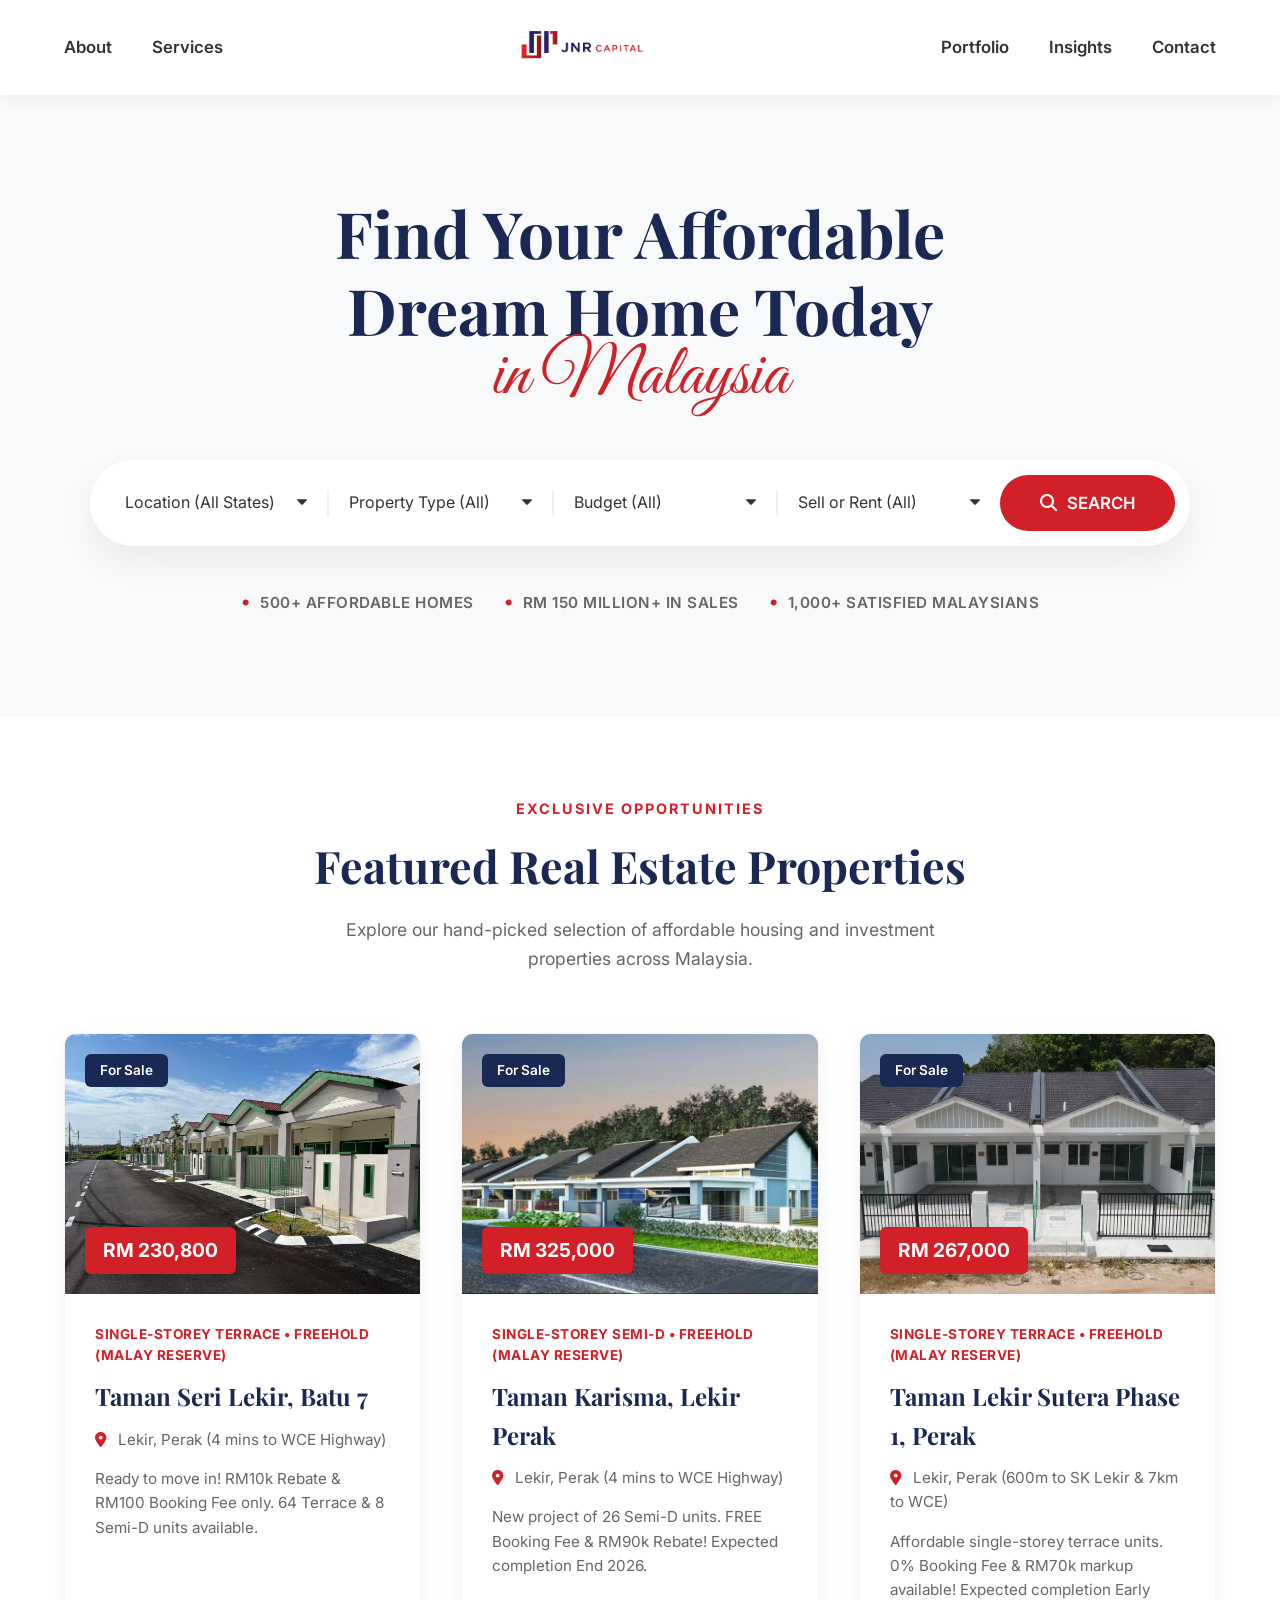
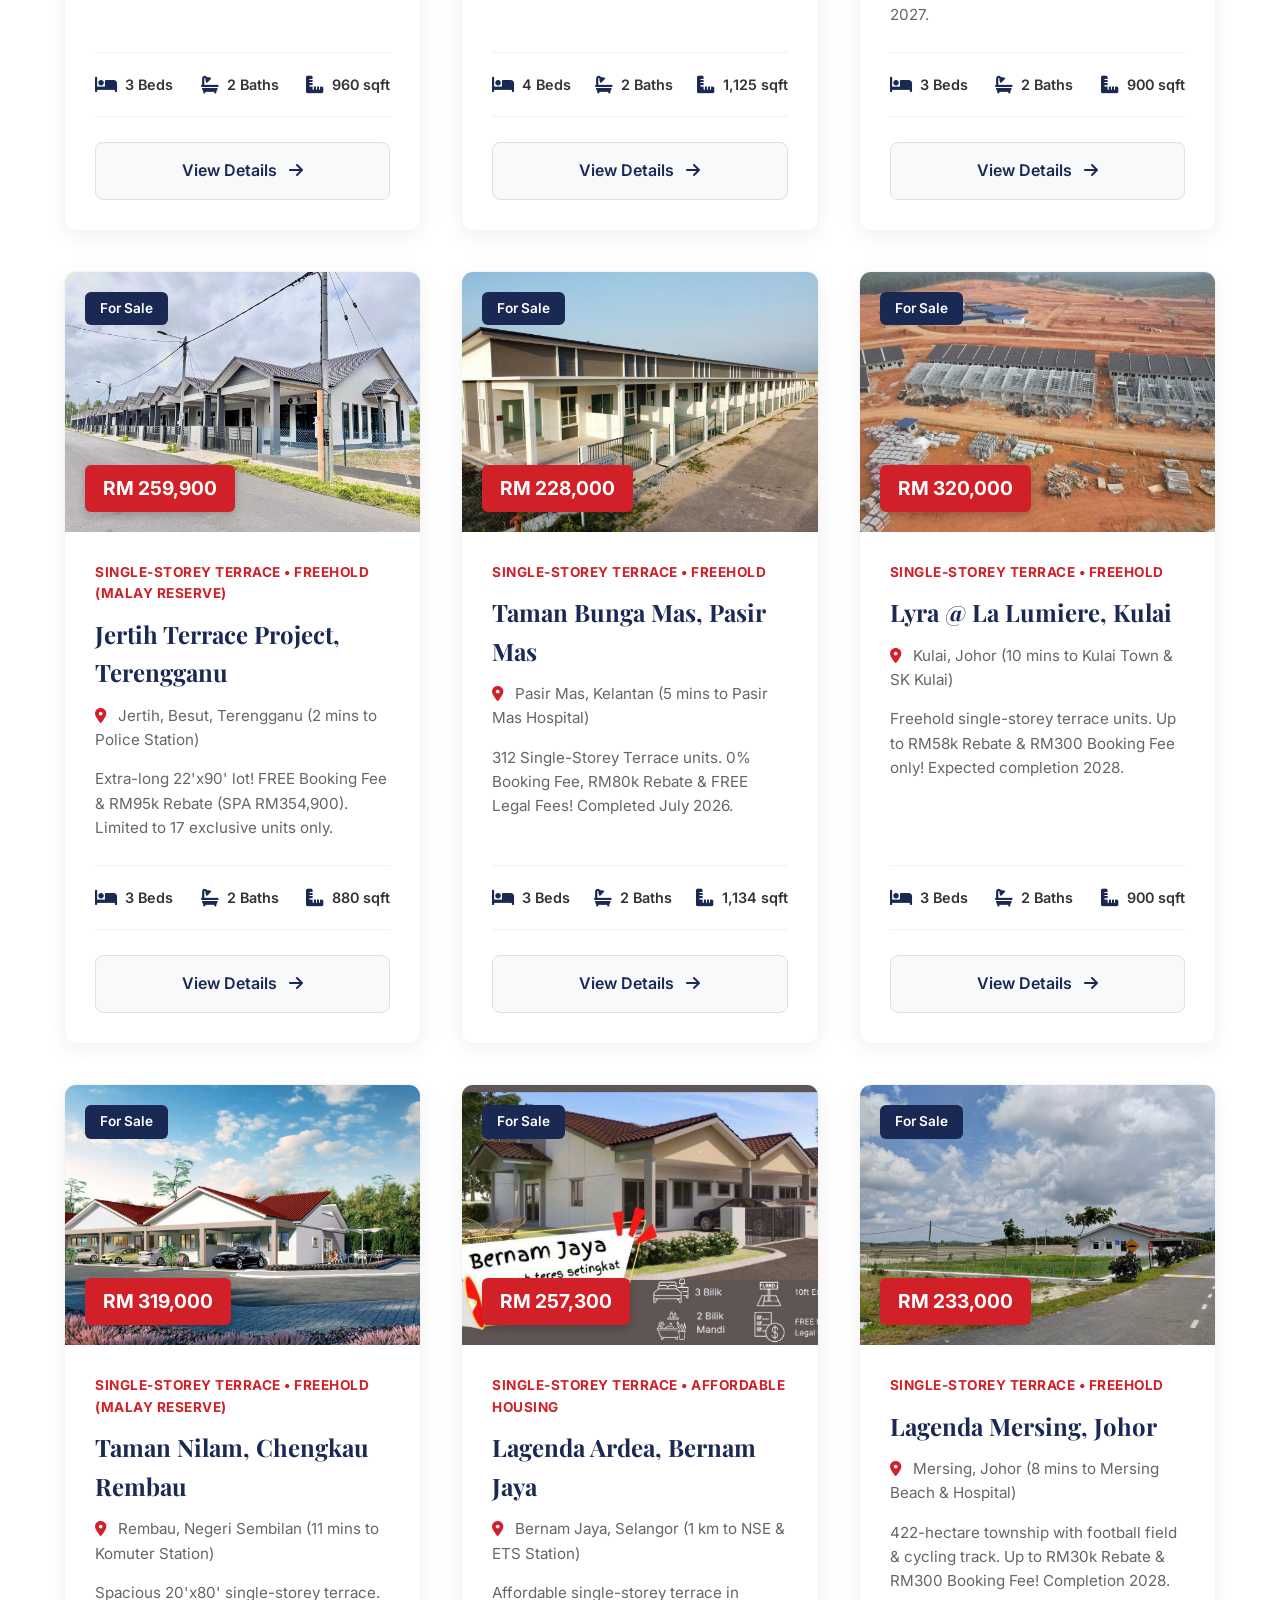
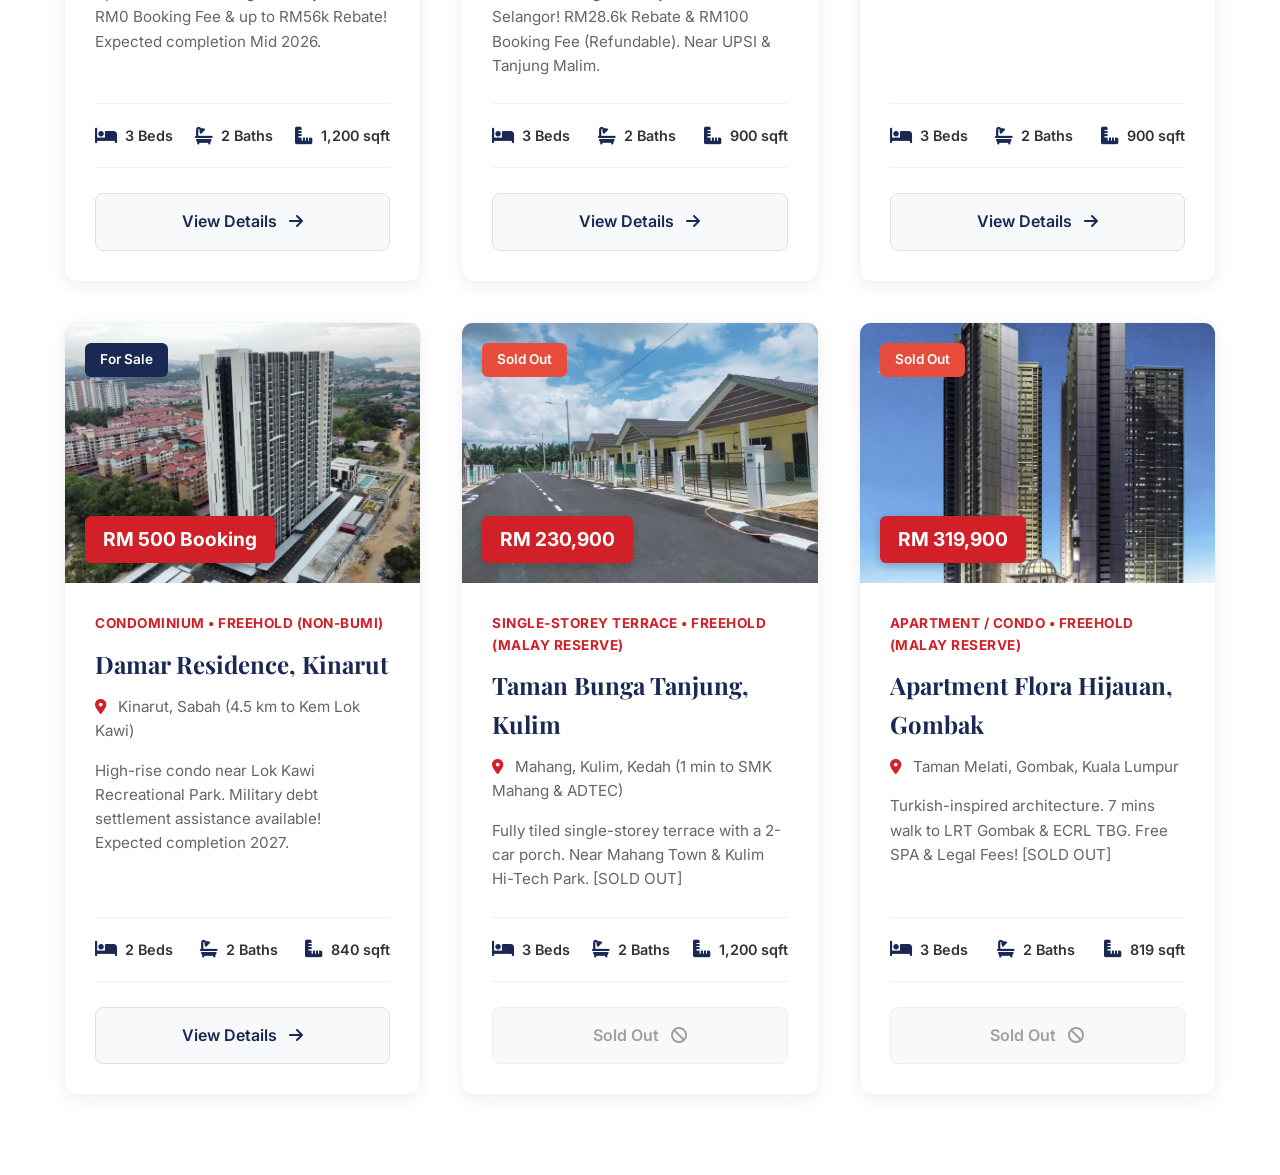
==== index.html @ f7ce0be4 "Update index.html" ====
<!DOCTYPE html>
<html lang="en">
<head>
    <meta charset="UTF-8">
    <meta name="viewport" content="width=device-width, initial-scale=1.0">
    <title>JNR Capital - Affordable Real Estate Properties</title>
    
    <!-- Google Fonts -->
    <link rel="preconnect" href="https://fonts.googleapis.com">
    <link rel="preconnect" href="https://fonts.gstatic.com" crossorigin>
    <link href="https://fonts.googleapis.com/css2?family=Great+Vibes&family=Inter:wght@400;500;600;700&family=Playfair+Display:wght@400;600;700&display=swap" rel="stylesheet">
    
    <!-- Font Awesome -->
    <link rel="stylesheet" href="https://cdnjs.cloudflare.com/ajax/libs/font-awesome/6.4.0/css/all.min.css">
    
    <!-- Stylesheet -->
    <link rel="stylesheet" href="style.css">
</head>
<body>

    <nav class="custom-navbar">
        <div class="nav-left">
            <a href="about.html">About</a>
            <a href="services.html">Services</a>
        </div>
        <div class="nav-center">
            <a href="index.html">
                <img src="logo.png" alt="JNR Capital Logo" class="brand-logo">
            </a>
        </div>
        <div class="nav-right">
            <a href="portfolio.html">Portfolio</a>
            <a href="insights.html">Insights</a>
            <a href="#contact">Contact</a>
        </div>
    </nav>

    <section class="hero-section">
        <div class="hero-content">
            <h1 class="hero-title">
                Find Your Affordable<br>Dream Home Today
                <span class="cursive-accent">in Malaysia</span>
            </h1>

            <div class="search-container">
                <form class="search-form" id="searchForm">
                    <div class="input-group">
                        <select id="filterLocation" aria-label="Location (All States)">
                            <option value="all" selected>Location (All States)</option>
                            <option value="kuala-lumpur">Kuala Lumpur</option>
                            <option value="selangor">Selangor</option>
                            <option value="johor">Johor</option>
                            <option value="kedah">Kedah</option>
                            <option value="kelantan">Kelantan</option>
                            <option value="negeri-sembilan">Negeri Sembilan</option>
                            <option value="perak">Perak</option>
                            <option value="sabah">Sabah</option>
                            <option value="terengganu">Terengganu</option>
                        </select>
                    </div>
                    
                    <div class="input-group divider">
                        <select id="filterType" aria-label="Property Type">
                            <option value="all" selected>Property Type (All)</option>
                            <option value="house">House</option>
                            <option value="apartment">Apartment</option>
                            <option value="condo">Condo</option>
                            <option value="land">Land</option>
                        </select>
                    </div>

                    <div class="input-group divider">
                        <select id="filterBudget" aria-label="Budget">
                            <option value="all" selected>Budget (All)</option>
                            <option value="under250k">Below RM 250,000</option>
                            <option value="250k-300k">RM 250,000 – RM 300,000</option>
                            <option value="above300k">Above RM 300,000</option>
                        </select>
                    </div>

                    <div class="input-group divider">
                        <select id="filterStatus" aria-label="Sell or Rent">
                            <option value="all" selected>Sell or Rent (All)</option>
                            <option value="sell">For Sale</option>
                            <option value="rent">For Rent</option>
                        </select>
                    </div>

                    <button type="submit" class="search-btn">
                        <i class="fas fa-search"></i> SEARCH
                    </button>
                </form>
            </div>

            <div class="hero-stats">
                <span><span class="dot">&bull;</span> 500+ AFFORDABLE HOMES</span>
                <span><span class="dot">&bull;</span> RM 150 MILLION+ IN SALES</span>
                <span><span class="dot">&bull;</span> 1,000+ SATISFIED MALAYSIANS</span>
            </div>
        </div>
    </section>

    <section class="properties-section" id="properties">
        <div class="section-header">
            <span class="section-subtitle">EXCLUSIVE OPPORTUNITIES</span>
            <h2 class="section-title">Featured Real Estate Properties</h2>
            <p class="section-desc">Explore our hand-picked selection of affordable housing and investment properties across Malaysia.</p>
        </div>

        <div class="properties-grid" id="propertiesGrid">

            <div class="property-card" data-state="perak" data-type="house" data-status="sell" data-price="230800">
                <div class="property-image">
                    <a href="property.html">
                        <img src="photo_2026-08-05_14-56-18.jpg" alt="Taman Seri Lekir Batu 7 Perak">
                    </a>
                    <span class="property-badge sale">For Sale</span>
                    <span class="property-price">RM 230,800</span>
                </div>
                <div class="property-info">
                    <span class="property-type">Single-Storey Terrace &bull; Freehold (Malay Reserve)</span>
                    <h3 class="property-title"><a href="property.html">Taman Seri Lekir, Batu 7</a></h3>
                    <p class="property-location"><i class="fas fa-map-marker-alt"></i> Lekir, Perak (4 mins to WCE Highway)</p>
                    <p class="property-summary">Ready to move in! RM10k Rebate &amp; RM100 Booking Fee only. 64 Terrace &amp; 8 Semi-D units available.</p>
                    <div class="property-specs">
                        <span><i class="fas fa-bed"></i> 3 Beds</span>
                        <span><i class="fas fa-bath"></i> 2 Baths</span>
                        <span><i class="fas fa-ruler-combined"></i> 960 sqft</span>
                    </div>
                    <a href="property.html" class="property-btn">View Details <i class="fas fa-arrow-right"></i></a>
                </div>
            </div>
            
            <div class="property-card" data-state="perak" data-type="house" data-status="sell" data-price="325000">
                <div class="property-image">
                    <a href="property.html">
                        <img src="photo_2026-07-30_15-37-46.jpg" alt="Taman Karisma Lekir Perak">
                    </a>
                    <span class="property-badge sale">For Sale</span>
                    <span class="property-price">RM 325,000</span>
                </div>
                <div class="property-info">
                    <span class="property-type">Single-Storey Semi-D &bull; Freehold (Malay Reserve)</span>
                    <h3 class="property-title"><a href="property.html">Taman Karisma, Lekir Perak</a></h3>
                    <p class="property-location"><i class="fas fa-map-marker-alt"></i> Lekir, Perak (4 mins to WCE Highway)</p>
                    <p class="property-summary">New project of 26 Semi-D units. FREE Booking Fee &amp; RM90k Rebate! Expected completion End 2026.</p>
                    <div class="property-specs">
                        <span><i class="fas fa-bed"></i> 4 Beds</span>
                        <span><i class="fas fa-bath"></i> 2 Baths</span>
                        <span><i class="fas fa-ruler-combined"></i> 1,125 sqft</span>
                    </div>
                    <a href="property.html" class="property-btn">View Details <i class="fas fa-arrow-right"></i></a>
                </div>
            </div>

            <div class="property-card" data-state="perak" data-type="house" data-status="sell" data-price="267000">
                <div class="property-image">
                    <a href="property.html">
                        <img src="photo_2026-07-30_15-57-49.jpg" alt="Taman Lekir Sutera Phase 1 Perak">
                    </a>
                    <span class="property-badge sale">For Sale</span>
                    <span class="property-price">RM 267,000</span>
                </div>
                <div class="property-info">
                    <span class="property-type">Single-Storey Terrace &bull; Freehold (Malay Reserve)</span>
                    <h3 class="property-title"><a href="property.html">Taman Lekir Sutera Phase 1, Perak</a></h3>
                    <p class="property-location"><i class="fas fa-map-marker-alt"></i> Lekir, Perak (600m to SK Lekir &amp; 7km to WCE)</p>
                    <p class="property-summary">Affordable single-storey terrace units. 0% Booking Fee &amp; RM70k markup available! Expected completion Early 2027.</p>
                    <div class="property-specs">
                        <span><i class="fas fa-bed"></i> 3 Beds</span>
                        <span><i class="fas fa-bath"></i> 2 Baths</span>
                        <span><i class="fas fa-ruler-combined"></i> 900 sqft</span>
                    </div>
                    <a href="property.html" class="property-btn">View Details <i class="fas fa-arrow-right"></i></a>
                </div>
            </div>

            <div class="property-card" data-state="terengganu" data-type="house" data-status="sell" data-price="259900">
                <div class="property-image">
                    <a href="property.html">
                        <img src="photo_2026-07-30_16-21-27.jpg" alt="Jertih Single-Storey Terrace Terengganu">
                    </a>
                    <span class="property-badge sale">For Sale</span>
                    <span class="property-price">RM 259,900</span>
                </div>
                <div class="property-info">
                    <span class="property-type">Single-Storey Terrace &bull; Freehold (Malay Reserve)</span>
                    <h3 class="property-title"><a href="property.html">Jertih Terrace Project, Terengganu</a></h3>
                    <p class="property-location"><i class="fas fa-map-marker-alt"></i> Jertih, Besut, Terengganu (2 mins to Police Station)</p>
                    <p class="property-summary">Extra-long 22'x90' lot! FREE Booking Fee &amp; RM95k Rebate (SPA RM354,900). Limited to 17 exclusive units only.</p>
                    <div class="property-specs">
                        <span><i class="fas fa-bed"></i> 3 Beds</span>
                        <span><i class="fas fa-bath"></i> 2 Baths</span>
                        <span><i class="fas fa-ruler-combined"></i> 880 sqft</span>
                    </div>
                    <a href="property.html" class="property-btn">View Details <i class="fas fa-arrow-right"></i></a>
                </div>
            </div>

            <div class="property-card" data-state="kelantan" data-type="house" data-status="sell" data-price="228000">
                <div class="property-image">
                    <a href="property.html">
                        <img src="photo_2026-07-31_12-07-29.jpg" alt="Taman Bunga Mas Pasir Mas Kelantan">
                    </a>
                    <span class="property-badge sale">For Sale</span>
                    <span class="property-price">RM 228,000</span>
                </div>
                <div class="property-info">
                    <span class="property-type">Single-Storey Terrace &bull; Freehold</span>
                    <h3 class="property-title"><a href="property.html">Taman Bunga Mas, Pasir Mas</a></h3>
                    <p class="property-location"><i class="fas fa-map-marker-alt"></i> Pasir Mas, Kelantan (5 mins to Pasir Mas Hospital)</p>
                    <p class="property-summary">312 Single-Storey Terrace units. 0% Booking Fee, RM80k Rebate &amp; FREE Legal Fees! Completed July 2026.</p>
                    <div class="property-specs">
                        <span><i class="fas fa-bed"></i> 3 Beds</span>
                        <span><i class="fas fa-bath"></i> 2 Baths</span>
                        <span><i class="fas fa-ruler-combined"></i> 1,134 sqft</span>
                    </div>
                    <a href="property.html" class="property-btn">View Details <i class="fas fa-arrow-right"></i></a>
                </div>
            </div>

            <div class="property-card" data-state="johor" data-type="house" data-status="sell" data-price="320000">
                <div class="property-image">
                    <a href="property.html">
                        <img src="photo_2026-07-31_12-32-43.jpg" alt="Lyra @ La Lumiere Kulai Johor">
                    </a>
                    <span class="property-badge sale">For Sale</span>
                    <span class="property-price">RM 320,000</span>
                </div>
                <div class="property-info">
                    <span class="property-type">Single-Storey Terrace &bull; Freehold</span>
                    <h3 class="property-title"><a href="property.html">Lyra @ La Lumiere, Kulai</a></h3>
                    <p class="property-location"><i class="fas fa-map-marker-alt"></i> Kulai, Johor (10 mins to Kulai Town &amp; SK Kulai)</p>
                    <p class="property-summary">Freehold single-storey terrace units. Up to RM58k Rebate &amp; RM300 Booking Fee only! Expected completion 2028.</p>
                    <div class="property-specs">
                        <span><i class="fas fa-bed"></i> 3 Beds</span>
                        <span><i class="fas fa-bath"></i> 2 Baths</span>
                        <span><i class="fas fa-ruler-combined"></i> 900 sqft</span>
                    </div>
                    <a href="property.html" class="property-btn">View Details <i class="fas fa-arrow-right"></i></a>
                </div>
            </div>

            <div class="property-card" data-state="negeri-sembilan" data-type="house" data-status="sell" data-price="319000">
                <div class="property-image">
                    <a href="property.html">
                        <img src="photo_2026-07-31_14-56-38.jpg" alt="Taman Nilam Chengkau Rembau Negeri Sembilan">
                    </a>
                    <span class="property-badge sale">For Sale</span>
                    <span class="property-price">RM 319,000</span>
                </div>
                <div class="property-info">
                    <span class="property-type">Single-Storey Terrace &bull; Freehold (Malay Reserve)</span>
                    <h3 class="property-title"><a href="property.html">Taman Nilam, Chengkau Rembau</a></h3>
                    <p class="property-location"><i class="fas fa-map-marker-alt"></i> Rembau, Negeri Sembilan (11 mins to Komuter Station)</p>
                    <p class="property-summary">Spacious 20'x80' single-storey terrace. RM0 Booking Fee &amp; up to RM56k Rebate! Expected completion Mid 2026.</p>
                    <div class="property-specs">
                        <span><i class="fas fa-bed"></i> 3 Beds</span>
                        <span><i class="fas fa-bath"></i> 2 Baths</span>
                        <span><i class="fas fa-ruler-combined"></i> 1,200 sqft</span>
                    </div>
                    <a href="property.html" class="property-btn">View Details <i class="fas fa-arrow-right"></i></a>
                </div>
            </div>

            <div class="property-card" data-state="selangor" data-type="house" data-status="sell" data-price="257300">
                <div class="property-image">
                    <a href="property.html">
                        <img src="image_6932b1.jpg" alt="Lagenda Ardea Bernam Jaya Selangor">
                    </a>
                    <span class="property-badge sale">For Sale</span>
                    <span class="property-price">RM 257,300</span>
                </div>
                <div class="property-info">
                    <span class="property-type">Single-Storey Terrace &bull; Affordable Housing</span>
                    <h3 class="property-title"><a href="property.html">Lagenda Ardea, Bernam Jaya</a></h3>
                    <p class="property-location"><i class="fas fa-map-marker-alt"></i> Bernam Jaya, Selangor (1 km to NSE &amp; ETS Station)</p>
                    <p class="property-summary">Affordable single-storey terrace in Selangor! RM28.6k Rebate &amp; RM100 Booking Fee (Refundable). Near UPSI &amp; Tanjung Malim.</p>
                    <div class="property-specs">
                        <span><i class="fas fa-bed"></i> 3 Beds</span>
                        <span><i class="fas fa-bath"></i> 2 Baths</span>
                        <span><i class="fas fa-ruler-combined"></i> 900 sqft</span>
                    </div>
                    <a href="property.html" class="property-btn">View Details <i class="fas fa-arrow-right"></i></a>
                </div>
            </div>

            <div class="property-card" data-state="johor" data-type="house" data-status="sell" data-price="233000">
                <div class="property-image">
                    <a href="property.html">
                        <img src="photo_2026-07-31_15-22-37.jpg" alt="Lagenda Mersing Johor">
                    </a>
                    <span class="property-badge sale">For Sale</span>
                    <span class="property-price">RM 233,000</span>
                </div>
                <div class="property-info">
                    <span class="property-type">Single-Storey Terrace &bull; Freehold</span>
                    <h3 class="property-title"><a href="property.html">Lagenda Mersing, Johor</a></h3>
                    <p class="property-location"><i class="fas fa-map-marker-alt"></i> Mersing, Johor (8 mins to Mersing Beach &amp; Hospital)</p>
                    <p class="property-summary">422-hectare township with football field &amp; cycling track. Up to RM30k Rebate &amp; RM300 Booking Fee! Completion 2028.</p>
                    <div class="property-specs">
                        <span><i class="fas fa-bed"></i> 3 Beds</span>
                        <span><i class="fas fa-bath"></i> 2 Baths</span>
                        <span><i class="fas fa-ruler-combined"></i> 900 sqft</span>
                    </div>
                    <a href="property.html" class="property-btn">View Details <i class="fas fa-arrow-right"></i></a>
                </div>
            </div>

            <div class="property-card" data-state="sabah" data-type="condo" data-status="sell" data-price="300000">
                <div class="property-image">
                    <a href="property.html">
                        <img src="photo_2026-07-31_15-41-30.jpg" alt="Damar Residence Kinarut Sabah">
                    </a>
                    <span class="property-badge sale">For Sale</span>
                    <span class="property-price">RM 500 Booking</span>
                </div>
                <div class="property-info">
                    <span class="property-type">Condominium &bull; Freehold (Non-Bumi)</span>
                    <h3 class="property-title"><a href="property.html">Damar Residence, Kinarut</a></h3>
                    <p class="property-location"><i class="fas fa-map-marker-alt"></i> Kinarut, Sabah (4.5 km to Kem Lok Kawi)</p>
                    <p class="property-summary">High-rise condo near Lok Kawi Recreational Park. Military debt settlement assistance available! Expected completion 2027.</p>
                    <div class="property-specs">
                        <span><i class="fas fa-bed"></i> 2 Beds</span>
                        <span><i class="fas fa-bath"></i> 2 Baths</span>
                        <span><i class="fas fa-ruler-combined"></i> 840 sqft</span>
                    </div>
                    <a href="property.html" class="property-btn">View Details <i class="fas fa-arrow-right"></i></a>
                </div>
            </div>

            <div class="property-card" data-state="kedah" data-type="house" data-status="sell" data-price="230900">
                <div class="property-image">
                    <a href="property.html">
                        <img src="photo_2026-07-31_15-51-54.jpg" alt="Taman Bunga Tanjung Mahang Kulim Kedah">
                    </a>
                    <span class="property-badge sold">Sold Out</span>
                    <span class="property-price">RM 230,900</span>
                </div>
                <div class="property-info">
                    <span class="property-type">Single-Storey Terrace &bull; Freehold (Malay Reserve)</span>
                    <h3 class="property-title"><a href="property.html">Taman Bunga Tanjung, Kulim</a></h3>
                    <p class="property-location"><i class="fas fa-map-marker-alt"></i> Mahang, Kulim, Kedah (1 min to SMK Mahang &amp; ADTEC)</p>
                    <p class="property-summary">Fully tiled single-storey terrace with a 2-car porch. Near Mahang Town &amp; Kulim Hi-Tech Park. [SOLD OUT]</p>
                    <div class="property-specs">
                        <span><i class="fas fa-bed"></i> 3 Beds</span>
                        <span><i class="fas fa-bath"></i> 2 Baths</span>
                        <span><i class="fas fa-ruler-combined"></i> 1,200 sqft</span>
                    </div>
                    <a href="#" class="property-btn sold-btn">Sold Out <i class="fas fa-ban"></i></a>
                </div>
            </div>

            <div class="property-card" data-state="kuala-lumpur" data-type="apartment" data-status="sell" data-price="319900">
                <div class="property-image">
                    <a href="property.html">
                        <img src="Residensi flora hijauan is new condo in taman melati Gombak.jpg" alt="Apartment Flora Hijauan Gombak KL">
                    </a>
                    <span class="property-badge sold">Sold Out</span>
                    <span class="property-price">RM 319,900</span>
                </div>
                <div class="property-info">
                    <span class="property-type">Apartment / Condo &bull; Freehold (Malay Reserve)</span>
                    <h3 class="property-title"><a href="property.html">Apartment Flora Hijauan, Gombak</a></h3>
                    <p class="property-location"><i class="fas fa-map-marker-alt"></i> Taman Melati, Gombak, Kuala Lumpur</p>
                    <p class="property-summary">Turkish-inspired architecture. 7 mins walk to LRT Gombak &amp; ECRL TBG. Free SPA &amp; Legal Fees! [SOLD OUT]</p>
                    <div class="property-specs">
                        <span><i class="fas fa-bed"></i> 3 Beds</span>
                        <span><i class="fas fa-bath"></i> 2 Baths</span>
                        <span><i class="fas fa-ruler-combined"></i> 819 sqft</span>
                    </div>
                    <a href="#" class="property-btn sold-btn">Sold Out <i class="fas fa-ban"></i></a>
                </div>
            </div>

        </div>

        <div id="noResults" class="no-results" style="display: none;">
            <i class="fas fa-home"></i>
            <h3>No Properties Found</h3>
            <p>We couldn't find any properties matching your search filters. Try selecting "All" or choosing another filter.</p>
        </div>
    </section>

    <script>
        document.getElementById('searchForm').addEventListener('submit', function(e) {
            e.preventDefault(); 
            filterProperties();
            document.getElementById('properties').scrollIntoView({ behavior: 'smooth' });
        });

        function filterProperties() {
            const selectedLocation = document.getElementById('filterLocation').value;
            const selectedType = document.getElementById('filterType').value;
            const selectedBudget = document.getElementById('filterBudget').value;
            const selectedStatus = document.getElementById('filterStatus').value;

            const cards = document.querySelectorAll('.property-card');
            let visibleCount = 0;

            cards.forEach(card => {
                const cardState = card.getAttribute('data-state');
                const cardType = card.getAttribute('data-type');
                const cardStatus = card.getAttribute('data-status');
                const cardPrice = parseInt(card.getAttribute('data-price'), 10) || 0;

                const matchLocation = (selectedLocation === 'all' || cardState === selectedLocation);
                const matchType = (selectedType === 'all' || cardType === selectedType);
                const matchStatus = (selectedStatus === 'all' || cardStatus === selectedStatus);

                let matchBudget = true;
                if (selectedBudget === 'under250k') {
                    matchBudget = cardPrice < 250000;
                } else if (selectedBudget === '250k-300k') {
                    matchBudget = cardPrice >= 250000 && cardPrice <= 300000;
                } else if (selectedBudget === 'above300k') {
                    matchBudget = cardPrice > 300000;
                }

                if (matchLocation && matchType && matchBudget && matchStatus) {
                    card.style.display = 'flex';
                    visibleCount++;
                } else {
                    card.style.display = 'none';
                }
            });

            const noResultsMsg = document.getElementById('noResults');
            if (visibleCount === 0) {
                noResultsMsg.style.display = 'block';
            } else {
                noResultsMsg.style.display = 'none';
            }
        }
    </script>

</body>
</html>
---- style.css ----
/* =========================================
   JNR CAPITAL - GLOBAL VARIABLES & RESET
========================================= */
:root {
  --jnr-blue: #1A2954; /* JNR Capital Navy */
  --jnr-red: #D12027;  /* JNR Capital Red */
  --bg-light: #F8F9FA;
  --text-dark: #333333;
  --text-muted: #666666;
  --border-light: #E0E0E0;
  --white: #FFFFFF;
  
  /* Typography */
  --font-base: 'Inter', sans-serif;
  --font-heading: 'Playfair Display', serif;
  --font-cursive: 'Great Vibes', cursive;
  
  --transition: all 0.3s ease;
}

* {
  margin: 0;
  padding: 0;
  box-sizing: border-box;
}

body {
  font-family: var(--font-base);
  color: var(--text-dark);
  background-color: var(--bg-light);
  line-height: 1.6;
}

img {
  max-width: 100%;
  height: auto;
  display: block;
}

/* =========================================
   NAVIGATION BAR (.custom-navbar)
========================================= */
.custom-navbar {
  display: flex;
  justify-content: space-between;
  align-items: center;
  padding: 15px 5%;
  background-color: var(--white);
  box-shadow: 0 4px 15px rgba(0, 0, 0, 0.05);
  position: sticky;
  top: 0;
  z-index: 1000;
}

.nav-left, .nav-right {
  display: flex;
  gap: 40px;
  align-items: center;
}

.custom-navbar a {
  text-decoration: none;
  color: var(--text-dark);
  font-weight: 600;
  font-size: 1.05rem;
  transition: var(--transition);
}

.custom-navbar a:hover {
  color: var(--jnr-red);
}

.nav-center .brand-logo {
  height: 65px;
  object-fit: contain;
}

/* =========================================
   INDEX HERO SECTION (.hero-section)
========================================= */
.hero-section {
  padding: 100px 5%;
  background-color: var(--bg-light);
  text-align: center;
}

.hero-title {
  font-family: var(--font-heading);
  font-size: 4rem;
  color: var(--jnr-blue);
  line-height: 1.2;
  margin-bottom: 40px;
}

.cursive-accent {
  font-family: var(--font-cursive);
  color: var(--jnr-red);
  font-size: 4.5rem;
  display: block;
  margin-top: -15px;
  font-weight: 400;
}

/* =========================================
   INDEX SEARCH BAR (.search-container)
========================================= */
.search-container {
  max-width: 1100px;
  margin: 0 auto 40px auto;
  background: var(--white);
  padding: 15px;
  border-radius: 60px;
  box-shadow: 0 15px 35px rgba(0,0,0,0.06);
}

.search-form {
  display: flex;
  align-items: center;
  justify-content: space-between;
}

.input-group {
  flex: 1;
  padding: 0 20px;
}

.input-group select {
  width: 100%;
  border: none;
  outline: none;
  font-family: var(--font-base);
  font-size: 1rem;
  color: var(--text-dark);
  cursor: pointer;
  background: transparent;
  appearance: none;
  background-image: url("data:image/svg+xml;charset=US-ASCII,%3Csvg%20xmlns%3D%22http%3A%2F%2Fwww.w3.org%2F2000%2Fsvg%22%20width%3D%22292.4%22%20height%3D%22292.4%22%3E%3Cpath%20fill%3D%22%23333333%22%20d%3D%22M287%2069.4a17.6%2017.6%200%200%200-13-5.4H18.4c-5%200-9.3%201.8-12.9%205.4A17.6%2017.6%200%200%200%200%2082.2c0%205%201.8%209.3%205.4%2012.9l128%20127.9c3.6%203.6%207.8%205.4%2012.8%205.4s9.2-1.8%2012.8-5.4L287%2095c3.5-3.5%205.4-7.8%205.4-12.8%200-5-1.9-9.2-5.5-12.8z%22%2F%3E%3C%2Fsvg%3E");
  background-repeat: no-repeat;
  background-position: right center;
  background-size: 10px auto;
  padding-right: 15px;
}

.divider {
  border-left: 2px solid #f0f0f0;
}

.search-btn {
  background: var(--jnr-red);
  color: var(--white);
  border: none;
  padding: 18px 40px;
  border-radius: 50px;
  font-family: var(--font-base);
  font-weight: 600;
  font-size: 1.05rem;
  cursor: pointer;
  transition: var(--transition);
  display: flex;
  align-items: center;
  gap: 10px;
}

.search-btn:hover {
  background: #a8191f;
  transform: translateY(-2px);
  box-shadow: 0 5px 15px rgba(209, 32, 39, 0.3);
}

/* =========================================
   INDEX HERO STATS (.hero-stats)
========================================= */
.hero-stats {
  display: flex;
  justify-content: center;
  gap: 30px;
  flex-wrap: wrap;
  font-family: var(--font-base);
  font-weight: 600;
  font-size: 0.95rem;
  color: var(--text-muted);
  letter-spacing: 0.5px;
}

.hero-stats .dot {
  color: var(--jnr-red);
  margin-right: 5px;
  font-size: 1.2rem;
}

/* =========================================
   INDEX PROPERTIES SECTION
========================================= */
.properties-section {
  padding: 80px 5%;
  background: var(--white);
}

.section-header {
  text-align: center;
  margin-bottom: 60px;
}

.section-subtitle {
  color: var(--jnr-red);
  font-family: var(--font-base);
  font-weight: 700;
  letter-spacing: 2px;
  font-size: 0.9rem;
  display: block;
  margin-bottom: 10px;
}

.section-title {
  font-family: var(--font-heading);
  color: var(--jnr-blue);
  font-size: 2.8rem;
  margin-bottom: 15px;
}

.section-desc {
  color: var(--text-muted);
  font-size: 1.1rem;
  max-width: 600px;
  margin: 0 auto;
}

/* =========================================
   PROPERTIES GRID & CARDS
========================================= */
.properties-grid {
  display: grid;
  grid-template-columns: repeat(auto-fit, minmax(350px, 1fr));
  gap: 40px;
}

.property-card {
  display: flex;
  flex-direction: column;
  background: var(--white);
  border-radius: 12px;
  overflow: hidden;
  box-shadow: 0 5px 20px rgba(0,0,0,0.06);
  border: 1px solid #f4f4f4;
  transition: var(--transition);
}

.property-card:hover {
  transform: translateY(-10px);
  box-shadow: 0 20px 40px rgba(0,0,0,0.1);
}

.property-image {
  position: relative;
  height: 260px;
  overflow: hidden;
}

.property-image img {
  width: 100%;
  height: 100%;
  object-fit: cover;
  transition: transform 0.6s ease;
}

.property-card:hover .property-image img {
  transform: scale(1.05);
}

.property-badge {
  position: absolute;
  top: 20px;
  left: 20px;
  padding: 6px 15px;
  border-radius: 6px;
  font-weight: 600;
  font-size: 0.85rem;
  color: var(--white);
  z-index: 2;
}

.property-badge.sale { background: var(--jnr-blue); }
.property-badge.sold { background: #e74c3c; }

.property-price {
  position: absolute;
  bottom: 20px;
  left: 20px;
  background: var(--jnr-red);
  color: var(--white);
  padding: 8px 18px;
  border-radius: 6px;
  font-weight: 700;
  font-size: 1.2rem;
  z-index: 2;
  box-shadow: 0 4px 10px rgba(0,0,0,0.2);
}

.property-info {
  padding: 30px;
  display: flex;
  flex-direction: column;
  flex-grow: 1;
}

.property-type {
  font-size: 0.85rem;
  color: var(--jnr-red);
  font-weight: 700;
  margin-bottom: 10px;
  text-transform: uppercase;
  letter-spacing: 0.5px;
}

.property-title {
  font-family: var(--font-heading);
  font-size: 1.5rem;
  margin-bottom: 12px;
}

.property-title a {
  text-decoration: none;
  color: var(--jnr-blue);
  transition: var(--transition);
}

.property-title a:hover { color: var(--jnr-red); }

.property-location {
  font-size: 0.95rem;
  color: var(--text-muted);
  margin-bottom: 15px;
}

.property-location i { color: var(--jnr-red); margin-right: 8px; }

.property-summary {
  font-size: 0.95rem;
  color: var(--text-muted);
  margin-bottom: 25px;
  line-height: 1.6;
  flex-grow: 1;
}

.property-specs {
  display: flex;
  justify-content: space-between;
  padding: 20px 0;
  border-top: 1px solid #f0f0f0;
  border-bottom: 1px solid #f0f0f0;
  margin-bottom: 25px;
}

.property-specs span {
  font-size: 0.9rem;
  color: var(--text-dark);
  font-weight: 600;
  display: flex;
  align-items: center;
  gap: 8px;
}

.property-specs i { color: var(--jnr-blue); font-size: 1.1rem; }

.property-btn {
  display: block;
  text-align: center;
  padding: 15px 20px;
  background: var(--bg-light);
  color: var(--jnr-blue);
  font-weight: 600;
  border-radius: 8px;
  text-decoration: none;
  transition: var(--transition);
  border: 1px solid #e0e0e0;
}

.property-btn:hover {
  background: var(--jnr-blue);
  color: var(--white);
  border-color: var(--jnr-blue);
}

.property-btn i { margin-left: 8px; }

.sold-btn { background: #f9f9f9; color: #a0a0a0; border-color: #eee; cursor: not-allowed; }
.sold-btn:hover { background: #f9f9f9; color: #a0a0a0; border-color: #eee; }

.no-results {
  text-align: center;
  padding: 60px 20px;
  background: var(--bg-light);
  border-radius: 12px;
  margin-top: 40px;
  border: 1px dashed #e0e0e0;
}

.no-results i { font-size: 3.5rem; color: #cccccc; margin-bottom: 20px; }
.no-results h3 { font-family: var(--font-heading); color: var(--jnr-blue); font-size: 2rem; margin-bottom: 15px; }
.no-results p { color: var(--text-muted); font-size: 1.1rem; }

/* =========================================
   SUBPAGE SHARED LAYOUTS
========================================= */
.page-hero {
  background-color: var(--jnr-blue);
  color: var(--white);
  padding: 80px 5%;
  text-align: center;
}

.page-hero h1 {
  font-family: var(--font-heading);
  font-size: 3.5rem;
  margin-bottom: 10px;
}

.page-hero p {
  font-family: var(--font-base);
  font-size: 1.2rem;
  color: #e0e0e0;
  max-width: 700px;
  margin: 0 auto;
}

/* About Page */
.about-wrapper { display: flex; flex-wrap: wrap; gap: 50px; padding: 80px 5%; align-items: center; background: var(--white); }
.about-text { flex: 1; min-width: 300px; }
.about-text h2 { font-family: var(--font-heading); color: var(--jnr-blue); font-size: 2.5rem; margin-bottom: 20px; }
.about-text p { color: var(--text-muted); margin-bottom: 15px; font-size: 1.05rem; }
.about-visual { flex: 1; min-width: 300px; }
.about-visual img { border-radius: 12px; box-shadow: 0 10px 30px rgba(0,0,0,0.1); width: 100%; }

/* Services Page */
.services-wrapper { padding: 80px 5%; background: var(--bg-light); }
.services-grid { display: grid; grid-template-columns: repeat(auto-fit, minmax(300px, 1fr)); gap: 30px; }
.service-item { background: var(--white); padding: 40px 30px; border-radius: 12px; box-shadow: 0 5px 20px rgba(0,0,0,0.05); text-align: center; border-bottom: 4px solid transparent; transition: var(--transition); }
.service-item:hover { border-bottom: 4px solid var(--jnr-red); transform: translateY(-5px); }
.service-item i { font-size: 2.5rem; color: var(--jnr-red); margin-bottom: 20px; }
.service-item h3 { font-family: var(--font-heading); color: var(--jnr-blue); font-size: 1.5rem; margin-bottom: 15px; }
.service-item p { color: var(--text-muted); }

/* Insights Page */
.insights-wrapper { padding: 80px 5%; background: var(--bg-light); }
.insights-grid { display: grid; grid-template-columns: repeat(auto-fit, minmax(320px, 1fr)); gap: 40px; }
.insight-card { background: var(--white); border-radius: 12px; overflow: hidden; box-shadow: 0 5px 20px rgba(0,0,0,0.05); transition: var(--transition); }
.insight-card:hover { transform: translateY(-5px); box-shadow: 0 15px 30px rgba(0,0,0,0.1); }
.insight-card img { width: 100%; height: 220px; object-fit: cover; }
.insight-text { padding: 30px; }
.insight-meta { color: var(--jnr-red); font-size: 0.85rem; font-weight: bold; margin-bottom: 10px; display: block; text-transform: uppercase; }
.insight-text h3 { font-family: var(--font-heading); font-size: 1.4rem; color: var(--jnr-blue); margin-bottom: 15px; }
.insight-text p { color: var(--text-muted); margin-bottom: 20px; }
.btn-read-more { color: var(--jnr-blue); text-decoration: none; font-weight: 600; border-bottom: 2px solid var(--jnr-red); padding-bottom: 2px; transition: var(--transition); }
.btn-read-more:hover { color: var(--jnr-red); }

/* =========================================
   INDIVIDUAL PROPERTY DETAILS (property.html)
========================================= */
.property-details-wrapper {
  background-color: var(--white);
  padding: 40px 5%;
}

.property-container {
  max-width: 1200px;
  margin: 0 auto;
  display: grid;
  grid-template-columns: 2fr 1fr;
  gap: 50px;
}

.prop-divider {
  border: 0;
  border-top: 1px solid var(--border-light);
  margin: 25px 0;
}

.property-main .prop-header h1 {
  font-family: var(--font-base);
  font-size: 2.2rem;
  color: var(--text-dark);
  margin-bottom: 5px;
}

.property-main .prop-location {
  color: var(--text-muted);
  font-size: 1rem;
  margin-bottom: 15px;
}

.property-main .prop-price {
  font-size: 2rem;
  font-weight: 700;
  color: var(--text-dark);
  margin-bottom: 20px;
}

.prop-quick-specs {
  display: flex;
  gap: 40px;
  align-items: center;
  flex-wrap: wrap;
}

.spec-item {
  display: flex;
  flex-direction: column;
  align-items: center;
  color: var(--text-dark);
}

.spec-item i {
  font-size: 1.4rem;
  margin-bottom: 8px;
  color: var(--text-muted);
}

.spec-item .spec-val {
  font-weight: 700;
  font-size: 1rem;
}

.spec-item .spec-lbl {
  font-size: 0.8rem;
  color: var(--text-muted);
}

.prop-affordability {
  display: flex;
  align-items: center;
  gap: 10px;
  font-weight: 600;
}

.prop-affordability i {
  color: var(--text-muted);
  font-size: 1.2rem;
}

.prop-affordability a {
  color: var(--text-dark);
  text-decoration: underline;
  transition: color 0.3s;
}

.prop-affordability a:hover {
  color: var(--jnr-red);
}

.prop-media-thumbnails {
  display: flex;
  gap: 20px;
}

.media-box {
  display: flex;
  flex-direction: column;
  align-items: center;
  cursor: pointer;
}

.media-box img {
  width: 80px;
  height: 80px;
  object-fit: cover;
  border-radius: 8px;
  border: 1px solid var(--border-light);
  margin-bottom: 8px;
  transition: transform 0.2s;
}

.media-box:hover img {
  transform: scale(1.05);
}

.media-box span {
  font-size: 0.85rem;
  font-weight: 600;
}

.prop-section-title {
  font-size: 1.5rem;
  margin-bottom: 20px;
  color: var(--text-dark);
}

.prop-details-grid {
  display: grid;
  grid-template-columns: 1fr 1fr;
  gap: 20px;
  margin-bottom: 20px;
}

.detail-row {
  display: flex;
  align-items: center;
  gap: 15px;
  font-size: 0.95rem;
  color: var(--text-dark);
}

.detail-row i {
  color: var(--text-muted);
  width: 20px;
  text-align: center;
}

.btn-outline-pill {
  display: inline-block;
  padding: 8px 20px;
  border: 1px solid var(--text-dark);
  border-radius: 20px;
  background: transparent;
  color: var(--text-dark);
  font-weight: 600;
  font-size: 0.9rem;
  cursor: pointer;
  transition: var(--transition);
}

.btn-outline-pill:hover {
  background: var(--bg-light);
}

.prop-about p {
  color: var(--text-muted);
  margin-bottom: 15px;
}

/* Right Column: Sidebar & Agent Card */
.sidebar-actions {
  display: flex;
  justify-content: flex-end;
  gap: 15px;
  margin-bottom: 25px;
}

.btn-icon-pill {
  display: flex;
  align-items: center;
  gap: 8px;
  padding: 10px 20px;
  border: 1px solid var(--text-dark);
  border-radius: 25px;
  background: transparent;
  color: var(--text-dark);
  font-weight: 600;
  cursor: pointer;
  transition: var(--transition);
}

.btn-icon-pill:hover {
  background: var(--bg-light);
}

.btn-circle {
  width: 40px;
  height: 40px;
  border-radius: 50%;
  border: 1px solid var(--text-dark);
  background: transparent;
  display: flex;
  align-items: center;
  justify-content: center;
  cursor: pointer;
  transition: var(--transition);
}

.btn-circle:hover {
  background: var(--bg-light);
}

.agent-card {
  border: 1px solid var(--border-light);
  border-radius: 12px;
  padding: 25px;
}

.agent-header {
  display: flex;
  align-items: center;
  gap: 15px;
  margin-bottom: 20px;
  position: relative;
}

.agent-avatar {
  width: 60px;
  height: 60px;
  border-radius: 50%;
  object-fit: cover;
}

.agent-info h4 {
  font-size: 1.1rem;
  margin-bottom: 2px;
}

.agent-info p {
  font-size: 0.75rem;
  color: var(--text-muted);
  line-height: 1.3;
}

.agent-header .fa-chevron-right {
  position: absolute;
  right: 0;
  top: 50%;
  transform: translateY(-50%);
  color: var(--text-muted);
  font-size: 0.8rem;
}

.agent-buttons {
  display: flex;
  flex-direction: column;
  gap: 12px;
}

.btn-full {
  width: 100%;
  padding: 12px;
  border-radius: 25px;
  font-weight: 600;
  font-size: 1rem;
  display: flex;
  justify-content: center;
  align-items: center;
  gap: 10px;
  cursor: pointer;
  transition: var(--transition);
}

.btn-whatsapp {
  background-color: #C00000;
  color: var(--white);
  border: none;
}

.btn-whatsapp:hover {
  background-color: #a00000;
}

.btn-outline {
  background-color: transparent;
  color: var(--text-dark);
  border: 1px solid var(--text-dark);
}

.btn-outline:hover {
  background-color: var(--bg-light);
}

.agent-disclaimer {
  font-size: 0.75rem;
  color: var(--text-muted);
  text-align: center;
  margin-top: 20px;
}

.agent-disclaimer a {
  color: var(--text-muted);
  text-decoration: underline;
}

/* =========================================
   RESPONSIVE DESIGN (MOBILE & TABLET)
========================================= */
@media (max-width: 992px) {
  .custom-navbar { flex-direction: column; gap: 20px; padding: 20px 5%; }
  .nav-left, .nav-right { gap: 20px; }
  .hero-title { font-size: 2.8rem; }
  .cursive-accent { font-size: 3.5rem; }
  .search-container { border-radius: 15px; padding: 20px; }
  .search-form { flex-direction: column; gap: 15px; }
  .input-group { width: 100%; padding: 10px 0; }
  .divider { border-left: none; border-bottom: 1px solid #f0f0f0; }
  .search-btn { width: 100%; justify-content: center; border-radius: 8px; margin-top: 10px; }
  .section-title { font-size: 2.2rem; }
  .property-specs { flex-direction: column; gap: 10px; }
  .property-container { grid-template-columns: 1fr; }
  .sidebar-actions { justify-content: flex-start; }
  .prop-details-grid { grid-template-columns: 1fr; }
}
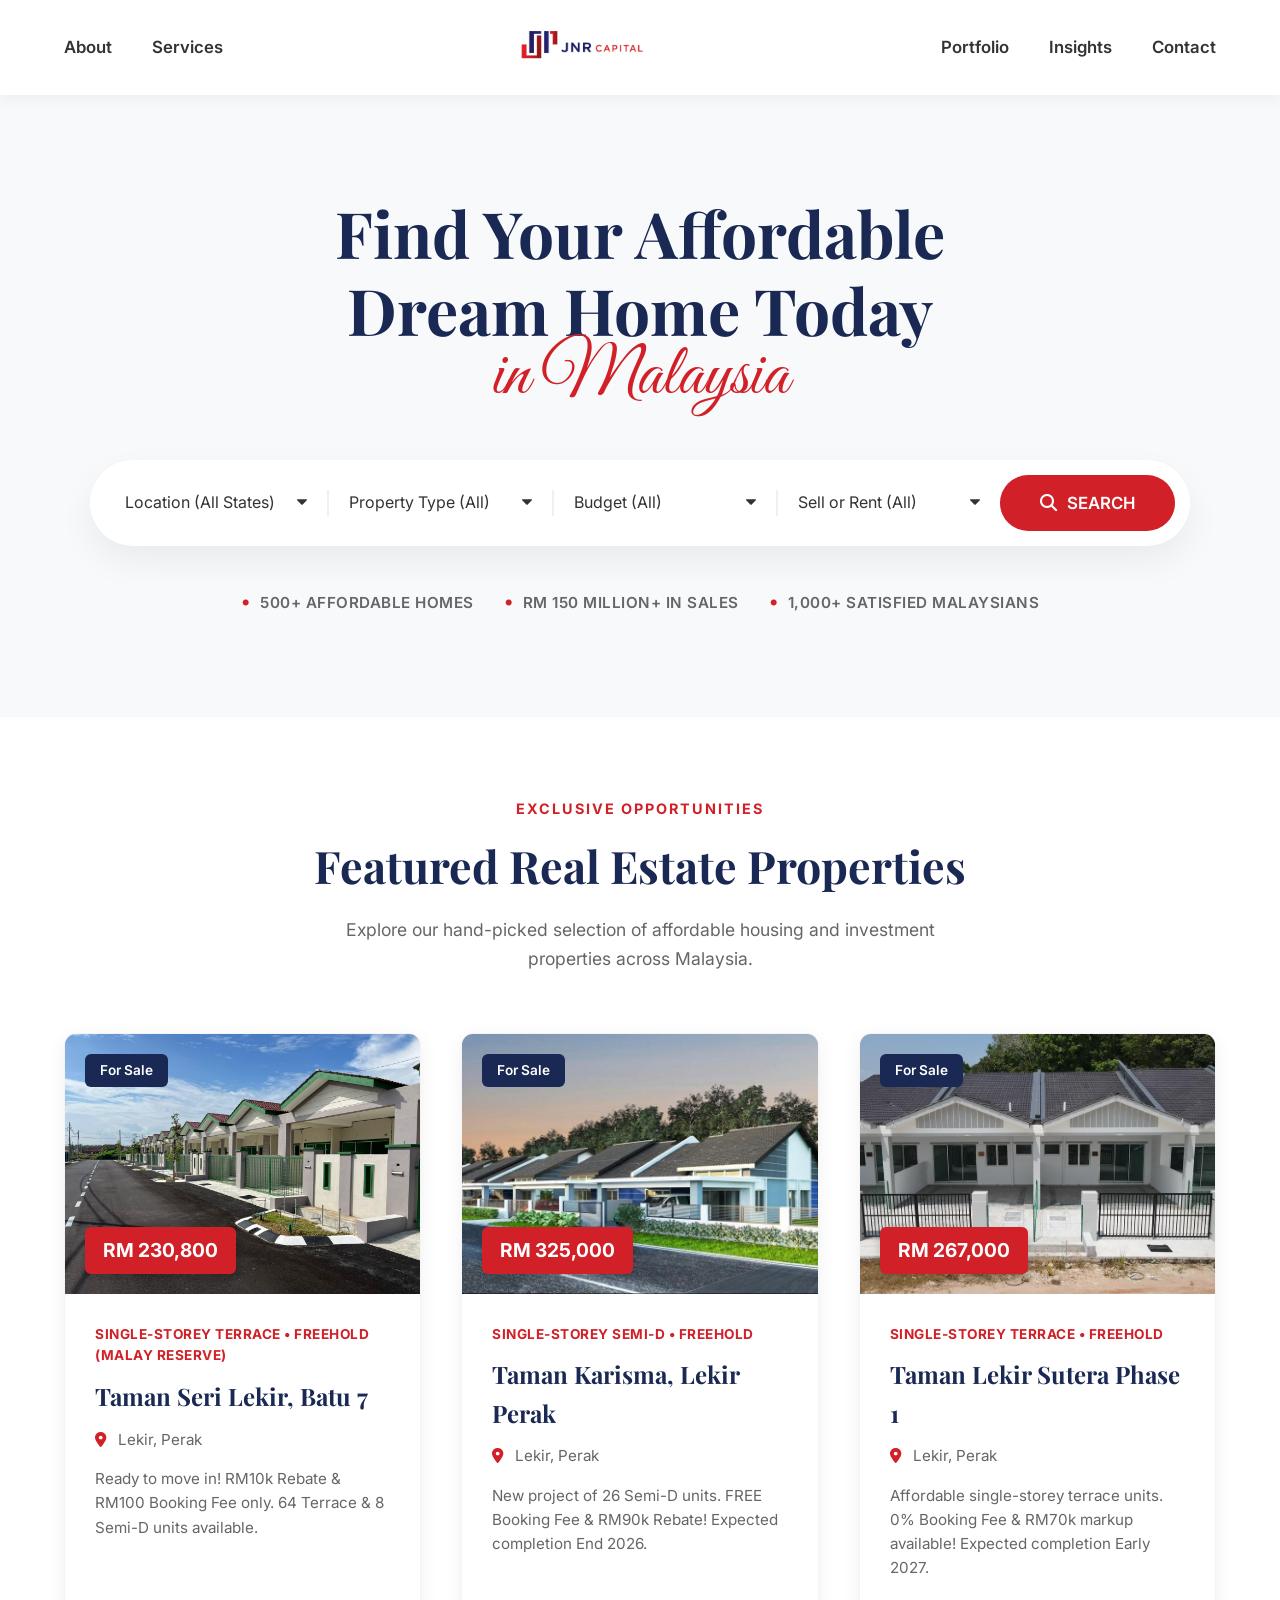
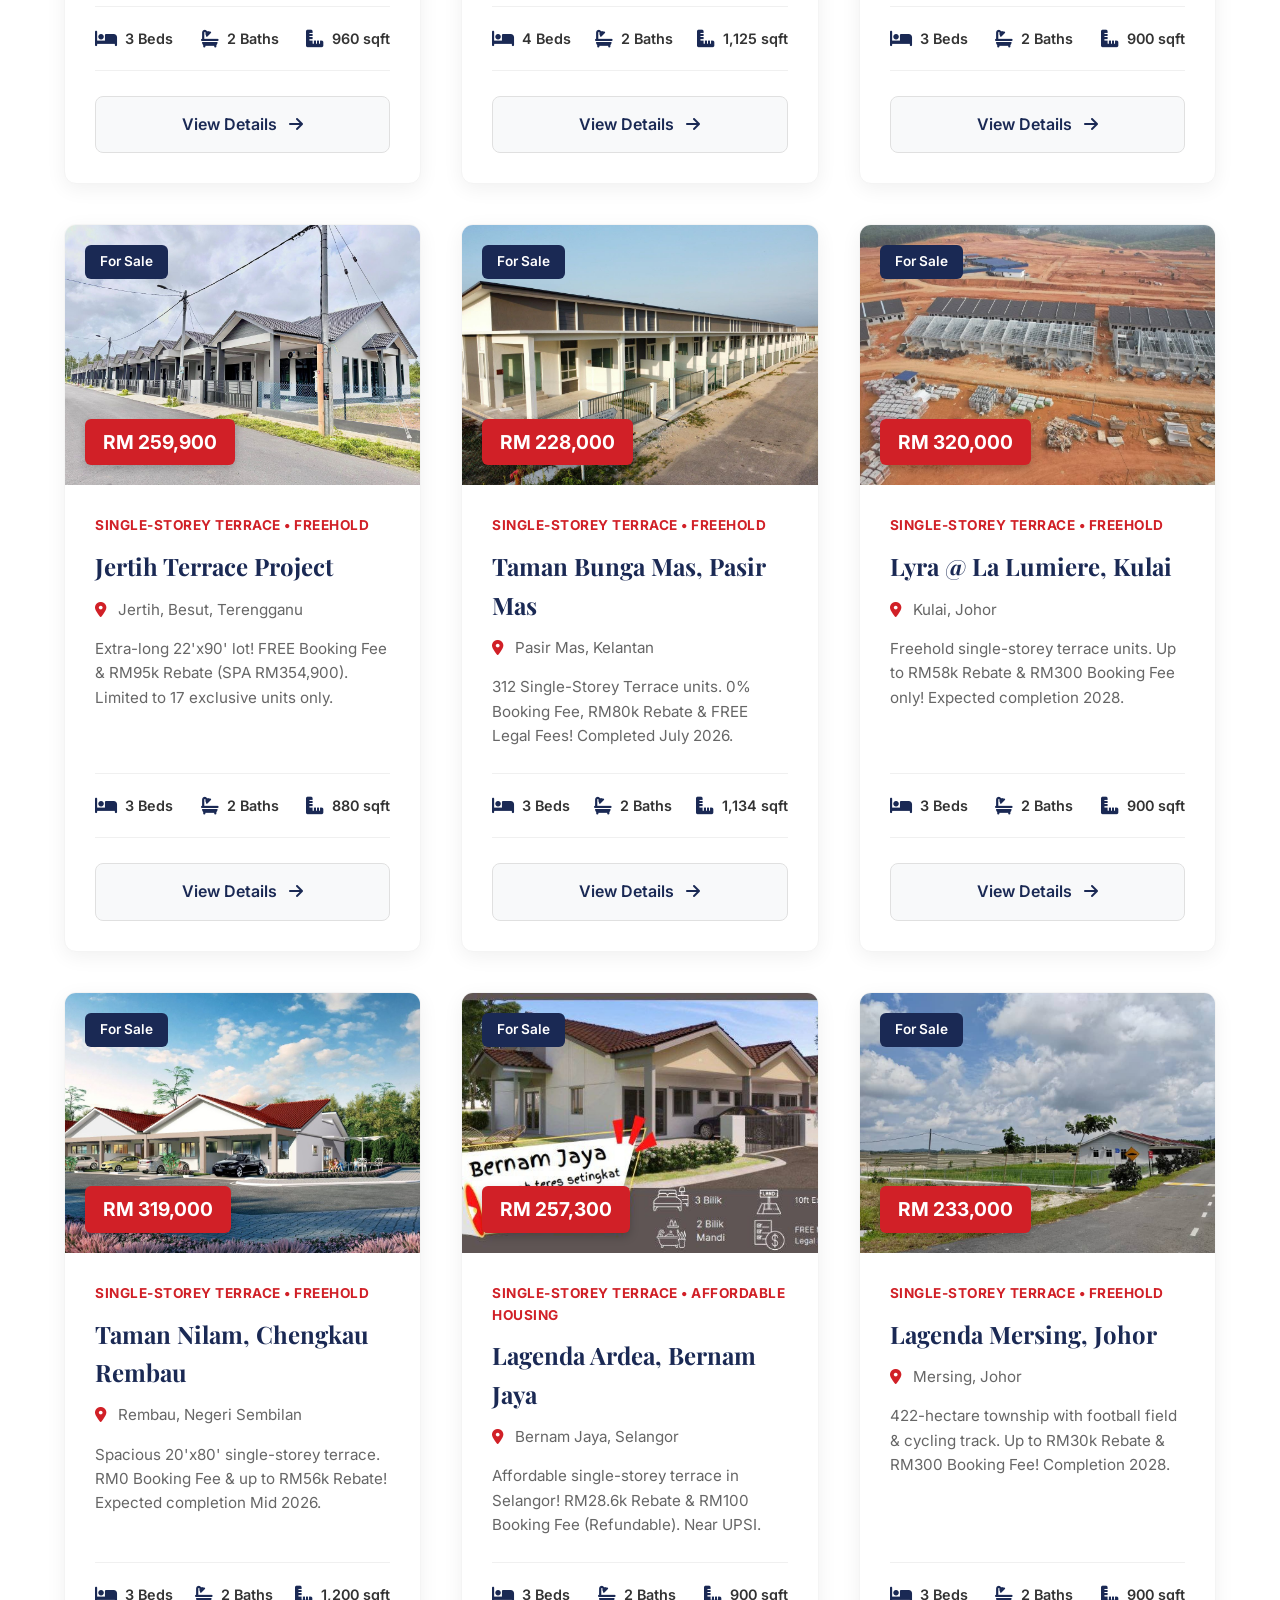
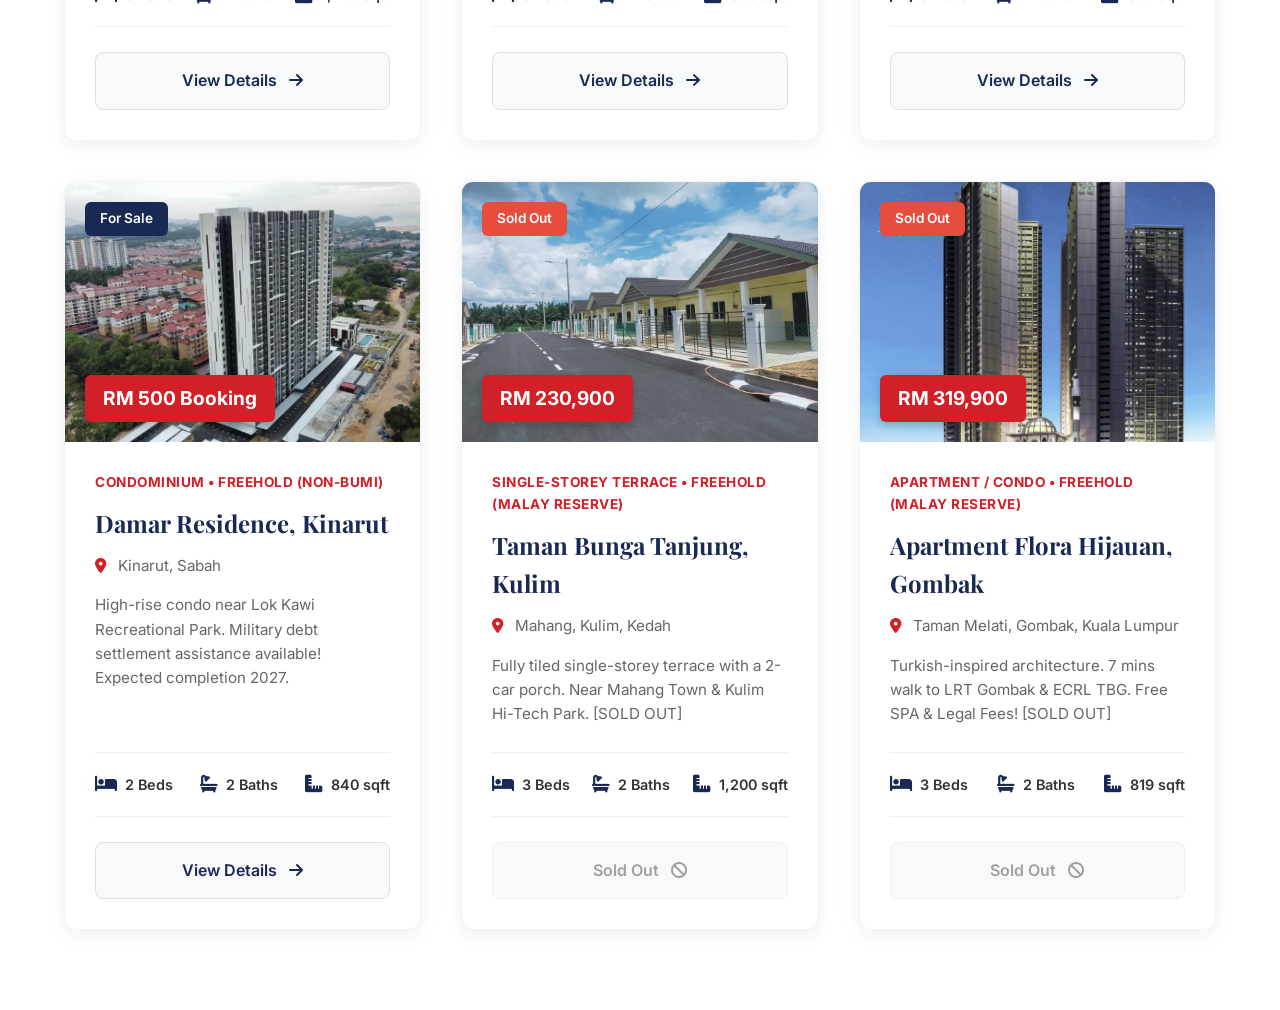
==== commit 54b56362: "Update index.html" ====
--- a/index.html
+++ b/index.html
@@ -12,8 +12,6 @@
     
     <!-- Font Awesome -->
     <link rel="stylesheet" href="https://cdnjs.cloudflare.com/ajax/libs/font-awesome/6.4.0/css/all.min.css">
-    
-    <!-- Stylesheet -->
     <link rel="stylesheet" href="style.css">
 </head>
 <body>
@@ -111,7 +109,7 @@
 
             <div class="property-card" data-state="perak" data-type="house" data-status="sell" data-price="230800">
                 <div class="property-image">
-                    <a href="property.html">
+                    <a href="property.html?id=lekir-batu-7">
                         <img src="photo_2026-08-05_14-56-18.jpg" alt="Taman Seri Lekir Batu 7 Perak">
                     </a>
                     <span class="property-badge sale">For Sale</span>
@@ -119,87 +117,87 @@
                 </div>
                 <div class="property-info">
                     <span class="property-type">Single-Storey Terrace &bull; Freehold (Malay Reserve)</span>
-                    <h3 class="property-title"><a href="property.html">Taman Seri Lekir, Batu 7</a></h3>
-                    <p class="property-location"><i class="fas fa-map-marker-alt"></i> Lekir, Perak (4 mins to WCE Highway)</p>
+                    <h3 class="property-title"><a href="property.html?id=lekir-batu-7">Taman Seri Lekir, Batu 7</a></h3>
+                    <p class="property-location"><i class="fas fa-map-marker-alt"></i> Lekir, Perak</p>
                     <p class="property-summary">Ready to move in! RM10k Rebate &amp; RM100 Booking Fee only. 64 Terrace &amp; 8 Semi-D units available.</p>
                     <div class="property-specs">
                         <span><i class="fas fa-bed"></i> 3 Beds</span>
                         <span><i class="fas fa-bath"></i> 2 Baths</span>
                         <span><i class="fas fa-ruler-combined"></i> 960 sqft</span>
                     </div>
-                    <a href="property.html" class="property-btn">View Details <i class="fas fa-arrow-right"></i></a>
+                    <a href="property.html?id=lekir-batu-7" class="property-btn">View Details <i class="fas fa-arrow-right"></i></a>
                 </div>
             </div>
             
             <div class="property-card" data-state="perak" data-type="house" data-status="sell" data-price="325000">
                 <div class="property-image">
-                    <a href="property.html">
+                    <a href="property.html?id=taman-karisma">
                         <img src="photo_2026-07-30_15-37-46.jpg" alt="Taman Karisma Lekir Perak">
                     </a>
                     <span class="property-badge sale">For Sale</span>
                     <span class="property-price">RM 325,000</span>
                 </div>
                 <div class="property-info">
-                    <span class="property-type">Single-Storey Semi-D &bull; Freehold (Malay Reserve)</span>
-                    <h3 class="property-title"><a href="property.html">Taman Karisma, Lekir Perak</a></h3>
-                    <p class="property-location"><i class="fas fa-map-marker-alt"></i> Lekir, Perak (4 mins to WCE Highway)</p>
+                    <span class="property-type">Single-Storey Semi-D &bull; Freehold</span>
+                    <h3 class="property-title"><a href="property.html?id=taman-karisma">Taman Karisma, Lekir Perak</a></h3>
+                    <p class="property-location"><i class="fas fa-map-marker-alt"></i> Lekir, Perak</p>
                     <p class="property-summary">New project of 26 Semi-D units. FREE Booking Fee &amp; RM90k Rebate! Expected completion End 2026.</p>
                     <div class="property-specs">
                         <span><i class="fas fa-bed"></i> 4 Beds</span>
                         <span><i class="fas fa-bath"></i> 2 Baths</span>
                         <span><i class="fas fa-ruler-combined"></i> 1,125 sqft</span>
                     </div>
-                    <a href="property.html" class="property-btn">View Details <i class="fas fa-arrow-right"></i></a>
+                    <a href="property.html?id=taman-karisma" class="property-btn">View Details <i class="fas fa-arrow-right"></i></a>
                 </div>
             </div>
 
             <div class="property-card" data-state="perak" data-type="house" data-status="sell" data-price="267000">
                 <div class="property-image">
-                    <a href="property.html">
+                    <a href="property.html?id=lekir-sutera">
                         <img src="photo_2026-07-30_15-57-49.jpg" alt="Taman Lekir Sutera Phase 1 Perak">
                     </a>
                     <span class="property-badge sale">For Sale</span>
                     <span class="property-price">RM 267,000</span>
                 </div>
                 <div class="property-info">
-                    <span class="property-type">Single-Storey Terrace &bull; Freehold (Malay Reserve)</span>
-                    <h3 class="property-title"><a href="property.html">Taman Lekir Sutera Phase 1, Perak</a></h3>
-                    <p class="property-location"><i class="fas fa-map-marker-alt"></i> Lekir, Perak (600m to SK Lekir &amp; 7km to WCE)</p>
+                    <span class="property-type">Single-Storey Terrace &bull; Freehold</span>
+                    <h3 class="property-title"><a href="property.html?id=lekir-sutera">Taman Lekir Sutera Phase 1</a></h3>
+                    <p class="property-location"><i class="fas fa-map-marker-alt"></i> Lekir, Perak</p>
                     <p class="property-summary">Affordable single-storey terrace units. 0% Booking Fee &amp; RM70k markup available! Expected completion Early 2027.</p>
                     <div class="property-specs">
                         <span><i class="fas fa-bed"></i> 3 Beds</span>
                         <span><i class="fas fa-bath"></i> 2 Baths</span>
                         <span><i class="fas fa-ruler-combined"></i> 900 sqft</span>
                     </div>
-                    <a href="property.html" class="property-btn">View Details <i class="fas fa-arrow-right"></i></a>
+                    <a href="property.html?id=lekir-sutera" class="property-btn">View Details <i class="fas fa-arrow-right"></i></a>
                 </div>
             </div>
 
             <div class="property-card" data-state="terengganu" data-type="house" data-status="sell" data-price="259900">
                 <div class="property-image">
-                    <a href="property.html">
+                    <a href="property.html?id=jertih-terrace">
                         <img src="photo_2026-07-30_16-21-27.jpg" alt="Jertih Single-Storey Terrace Terengganu">
                     </a>
                     <span class="property-badge sale">For Sale</span>
                     <span class="property-price">RM 259,900</span>
                 </div>
                 <div class="property-info">
-                    <span class="property-type">Single-Storey Terrace &bull; Freehold (Malay Reserve)</span>
-                    <h3 class="property-title"><a href="property.html">Jertih Terrace Project, Terengganu</a></h3>
-                    <p class="property-location"><i class="fas fa-map-marker-alt"></i> Jertih, Besut, Terengganu (2 mins to Police Station)</p>
+                    <span class="property-type">Single-Storey Terrace &bull; Freehold</span>
+                    <h3 class="property-title"><a href="property.html?id=jertih-terrace">Jertih Terrace Project</a></h3>
+                    <p class="property-location"><i class="fas fa-map-marker-alt"></i> Jertih, Besut, Terengganu</p>
                     <p class="property-summary">Extra-long 22'x90' lot! FREE Booking Fee &amp; RM95k Rebate (SPA RM354,900). Limited to 17 exclusive units only.</p>
                     <div class="property-specs">
                         <span><i class="fas fa-bed"></i> 3 Beds</span>
                         <span><i class="fas fa-bath"></i> 2 Baths</span>
                         <span><i class="fas fa-ruler-combined"></i> 880 sqft</span>
                     </div>
-                    <a href="property.html" class="property-btn">View Details <i class="fas fa-arrow-right"></i></a>
+                    <a href="property.html?id=jertih-terrace" class="property-btn">View Details <i class="fas fa-arrow-right"></i></a>
                 </div>
             </div>
 
             <div class="property-card" data-state="kelantan" data-type="house" data-status="sell" data-price="228000">
                 <div class="property-image">
-                    <a href="property.html">
+                    <a href="property.html?id=bunga-mas">
                         <img src="photo_2026-07-31_12-07-29.jpg" alt="Taman Bunga Mas Pasir Mas Kelantan">
                     </a>
                     <span class="property-badge sale">For Sale</span>
@@ -207,21 +205,21 @@
                 </div>
                 <div class="property-info">
                     <span class="property-type">Single-Storey Terrace &bull; Freehold</span>
-                    <h3 class="property-title"><a href="property.html">Taman Bunga Mas, Pasir Mas</a></h3>
-                    <p class="property-location"><i class="fas fa-map-marker-alt"></i> Pasir Mas, Kelantan (5 mins to Pasir Mas Hospital)</p>
+                    <h3 class="property-title"><a href="property.html?id=bunga-mas">Taman Bunga Mas, Pasir Mas</a></h3>
+                    <p class="property-location"><i class="fas fa-map-marker-alt"></i> Pasir Mas, Kelantan</p>
                     <p class="property-summary">312 Single-Storey Terrace units. 0% Booking Fee, RM80k Rebate &amp; FREE Legal Fees! Completed July 2026.</p>
                     <div class="property-specs">
                         <span><i class="fas fa-bed"></i> 3 Beds</span>
                         <span><i class="fas fa-bath"></i> 2 Baths</span>
                         <span><i class="fas fa-ruler-combined"></i> 1,134 sqft</span>
                     </div>
-                    <a href="property.html" class="property-btn">View Details <i class="fas fa-arrow-right"></i></a>
+                    <a href="property.html?id=bunga-mas" class="property-btn">View Details <i class="fas fa-arrow-right"></i></a>
                 </div>
             </div>
 
             <div class="property-card" data-state="johor" data-type="house" data-status="sell" data-price="320000">
                 <div class="property-image">
-                    <a href="property.html">
+                    <a href="property.html?id=lyra-lumiere">
                         <img src="photo_2026-07-31_12-32-43.jpg" alt="Lyra @ La Lumiere Kulai Johor">
                     </a>
                     <span class="property-badge sale">For Sale</span>
@@ -229,43 +227,43 @@
                 </div>
                 <div class="property-info">
                     <span class="property-type">Single-Storey Terrace &bull; Freehold</span>
-                    <h3 class="property-title"><a href="property.html">Lyra @ La Lumiere, Kulai</a></h3>
-                    <p class="property-location"><i class="fas fa-map-marker-alt"></i> Kulai, Johor (10 mins to Kulai Town &amp; SK Kulai)</p>
+                    <h3 class="property-title"><a href="property.html?id=lyra-lumiere">Lyra @ La Lumiere, Kulai</a></h3>
+                    <p class="property-location"><i class="fas fa-map-marker-alt"></i> Kulai, Johor</p>
                     <p class="property-summary">Freehold single-storey terrace units. Up to RM58k Rebate &amp; RM300 Booking Fee only! Expected completion 2028.</p>
                     <div class="property-specs">
                         <span><i class="fas fa-bed"></i> 3 Beds</span>
                         <span><i class="fas fa-bath"></i> 2 Baths</span>
                         <span><i class="fas fa-ruler-combined"></i> 900 sqft</span>
                     </div>
-                    <a href="property.html" class="property-btn">View Details <i class="fas fa-arrow-right"></i></a>
+                    <a href="property.html?id=lyra-lumiere" class="property-btn">View Details <i class="fas fa-arrow-right"></i></a>
                 </div>
             </div>
 
             <div class="property-card" data-state="negeri-sembilan" data-type="house" data-status="sell" data-price="319000">
                 <div class="property-image">
-                    <a href="property.html">
+                    <a href="property.html?id=taman-nilam">
                         <img src="photo_2026-07-31_14-56-38.jpg" alt="Taman Nilam Chengkau Rembau Negeri Sembilan">
                     </a>
                     <span class="property-badge sale">For Sale</span>
                     <span class="property-price">RM 319,000</span>
                 </div>
                 <div class="property-info">
-                    <span class="property-type">Single-Storey Terrace &bull; Freehold (Malay Reserve)</span>
-                    <h3 class="property-title"><a href="property.html">Taman Nilam, Chengkau Rembau</a></h3>
-                    <p class="property-location"><i class="fas fa-map-marker-alt"></i> Rembau, Negeri Sembilan (11 mins to Komuter Station)</p>
+                    <span class="property-type">Single-Storey Terrace &bull; Freehold</span>
+                    <h3 class="property-title"><a href="property.html?id=taman-nilam">Taman Nilam, Chengkau Rembau</a></h3>
+                    <p class="property-location"><i class="fas fa-map-marker-alt"></i> Rembau, Negeri Sembilan</p>
                     <p class="property-summary">Spacious 20'x80' single-storey terrace. RM0 Booking Fee &amp; up to RM56k Rebate! Expected completion Mid 2026.</p>
                     <div class="property-specs">
                         <span><i class="fas fa-bed"></i> 3 Beds</span>
                         <span><i class="fas fa-bath"></i> 2 Baths</span>
                         <span><i class="fas fa-ruler-combined"></i> 1,200 sqft</span>
                     </div>
-                    <a href="property.html" class="property-btn">View Details <i class="fas fa-arrow-right"></i></a>
+                    <a href="property.html?id=taman-nilam" class="property-btn">View Details <i class="fas fa-arrow-right"></i></a>
                 </div>
             </div>
 
             <div class="property-card" data-state="selangor" data-type="house" data-status="sell" data-price="257300">
                 <div class="property-image">
-                    <a href="property.html">
+                    <a href="property.html?id=lagenda-ardea">
                         <img src="image_6932b1.jpg" alt="Lagenda Ardea Bernam Jaya Selangor">
                     </a>
                     <span class="property-badge sale">For Sale</span>
@@ -273,21 +271,21 @@
                 </div>
                 <div class="property-info">
                     <span class="property-type">Single-Storey Terrace &bull; Affordable Housing</span>
-                    <h3 class="property-title"><a href="property.html">Lagenda Ardea, Bernam Jaya</a></h3>
-                    <p class="property-location"><i class="fas fa-map-marker-alt"></i> Bernam Jaya, Selangor (1 km to NSE &amp; ETS Station)</p>
-                    <p class="property-summary">Affordable single-storey terrace in Selangor! RM28.6k Rebate &amp; RM100 Booking Fee (Refundable). Near UPSI &amp; Tanjung Malim.</p>
+                    <h3 class="property-title"><a href="property.html?id=lagenda-ardea">Lagenda Ardea, Bernam Jaya</a></h3>
+                    <p class="property-location"><i class="fas fa-map-marker-alt"></i> Bernam Jaya, Selangor</p>
+                    <p class="property-summary">Affordable single-storey terrace in Selangor! RM28.6k Rebate &amp; RM100 Booking Fee (Refundable). Near UPSI.</p>
                     <div class="property-specs">
                         <span><i class="fas fa-bed"></i> 3 Beds</span>
                         <span><i class="fas fa-bath"></i> 2 Baths</span>
                         <span><i class="fas fa-ruler-combined"></i> 900 sqft</span>
                     </div>
-                    <a href="property.html" class="property-btn">View Details <i class="fas fa-arrow-right"></i></a>
+                    <a href="property.html?id=lagenda-ardea" class="property-btn">View Details <i class="fas fa-arrow-right"></i></a>
                 </div>
             </div>
 
             <div class="property-card" data-state="johor" data-type="house" data-status="sell" data-price="233000">
                 <div class="property-image">
-                    <a href="property.html">
+                    <a href="property.html?id=lagenda-mersing">
                         <img src="photo_2026-07-31_15-22-37.jpg" alt="Lagenda Mersing Johor">
                     </a>
                     <span class="property-badge sale">For Sale</span>
@@ -295,21 +293,21 @@
                 </div>
                 <div class="property-info">
                     <span class="property-type">Single-Storey Terrace &bull; Freehold</span>
-                    <h3 class="property-title"><a href="property.html">Lagenda Mersing, Johor</a></h3>
-                    <p class="property-location"><i class="fas fa-map-marker-alt"></i> Mersing, Johor (8 mins to Mersing Beach &amp; Hospital)</p>
+                    <h3 class="property-title"><a href="property.html?id=lagenda-mersing">Lagenda Mersing, Johor</a></h3>
+                    <p class="property-location"><i class="fas fa-map-marker-alt"></i> Mersing, Johor</p>
                     <p class="property-summary">422-hectare township with football field &amp; cycling track. Up to RM30k Rebate &amp; RM300 Booking Fee! Completion 2028.</p>
                     <div class="property-specs">
                         <span><i class="fas fa-bed"></i> 3 Beds</span>
                         <span><i class="fas fa-bath"></i> 2 Baths</span>
                         <span><i class="fas fa-ruler-combined"></i> 900 sqft</span>
                     </div>
-                    <a href="property.html" class="property-btn">View Details <i class="fas fa-arrow-right"></i></a>
+                    <a href="property.html?id=lagenda-mersing" class="property-btn">View Details <i class="fas fa-arrow-right"></i></a>
                 </div>
             </div>
 
             <div class="property-card" data-state="sabah" data-type="condo" data-status="sell" data-price="300000">
                 <div class="property-image">
-                    <a href="property.html">
+                    <a href="property.html?id=damar-residence">
                         <img src="photo_2026-07-31_15-41-30.jpg" alt="Damar Residence Kinarut Sabah">
                     </a>
                     <span class="property-badge sale">For Sale</span>
@@ -317,21 +315,21 @@
                 </div>
                 <div class="property-info">
                     <span class="property-type">Condominium &bull; Freehold (Non-Bumi)</span>
-                    <h3 class="property-title"><a href="property.html">Damar Residence, Kinarut</a></h3>
-                    <p class="property-location"><i class="fas fa-map-marker-alt"></i> Kinarut, Sabah (4.5 km to Kem Lok Kawi)</p>
+                    <h3 class="property-title"><a href="property.html?id=damar-residence">Damar Residence, Kinarut</a></h3>
+                    <p class="property-location"><i class="fas fa-map-marker-alt"></i> Kinarut, Sabah</p>
                     <p class="property-summary">High-rise condo near Lok Kawi Recreational Park. Military debt settlement assistance available! Expected completion 2027.</p>
                     <div class="property-specs">
                         <span><i class="fas fa-bed"></i> 2 Beds</span>
                         <span><i class="fas fa-bath"></i> 2 Baths</span>
                         <span><i class="fas fa-ruler-combined"></i> 840 sqft</span>
                     </div>
-                    <a href="property.html" class="property-btn">View Details <i class="fas fa-arrow-right"></i></a>
+                    <a href="property.html?id=damar-residence" class="property-btn">View Details <i class="fas fa-arrow-right"></i></a>
                 </div>
             </div>
 
             <div class="property-card" data-state="kedah" data-type="house" data-status="sell" data-price="230900">
                 <div class="property-image">
-                    <a href="property.html">
+                    <a href="#">
                         <img src="photo_2026-07-31_15-51-54.jpg" alt="Taman Bunga Tanjung Mahang Kulim Kedah">
                     </a>
                     <span class="property-badge sold">Sold Out</span>
@@ -339,8 +337,8 @@
                 </div>
                 <div class="property-info">
                     <span class="property-type">Single-Storey Terrace &bull; Freehold (Malay Reserve)</span>
-                    <h3 class="property-title"><a href="property.html">Taman Bunga Tanjung, Kulim</a></h3>
-                    <p class="property-location"><i class="fas fa-map-marker-alt"></i> Mahang, Kulim, Kedah (1 min to SMK Mahang &amp; ADTEC)</p>
+                    <h3 class="property-title"><a href="#">Taman Bunga Tanjung, Kulim</a></h3>
+                    <p class="property-location"><i class="fas fa-map-marker-alt"></i> Mahang, Kulim, Kedah</p>
                     <p class="property-summary">Fully tiled single-storey terrace with a 2-car porch. Near Mahang Town &amp; Kulim Hi-Tech Park. [SOLD OUT]</p>
                     <div class="property-specs">
                         <span><i class="fas fa-bed"></i> 3 Beds</span>
@@ -353,7 +351,7 @@
 
             <div class="property-card" data-state="kuala-lumpur" data-type="apartment" data-status="sell" data-price="319900">
                 <div class="property-image">
-                    <a href="property.html">
+                    <a href="#">
                         <img src="Residensi flora hijauan is new condo in taman melati Gombak.jpg" alt="Apartment Flora Hijauan Gombak KL">
                     </a>
                     <span class="property-badge sold">Sold Out</span>
@@ -361,7 +359,7 @@
                 </div>
                 <div class="property-info">
                     <span class="property-type">Apartment / Condo &bull; Freehold (Malay Reserve)</span>
-                    <h3 class="property-title"><a href="property.html">Apartment Flora Hijauan, Gombak</a></h3>
+                    <h3 class="property-title"><a href="#">Apartment Flora Hijauan, Gombak</a></h3>
                     <p class="property-location"><i class="fas fa-map-marker-alt"></i> Taman Melati, Gombak, Kuala Lumpur</p>
                     <p class="property-summary">Turkish-inspired architecture. 7 mins walk to LRT Gombak &amp; ECRL TBG. Free SPA &amp; Legal Fees! [SOLD OUT]</p>
                     <div class="property-specs">
--- a/style.css
+++ b/style.css
@@ -2,8 +2,8 @@
    JNR CAPITAL - GLOBAL VARIABLES & RESET
 ========================================= */
 :root {
-  --jnr-blue: #1A2954; /* JNR Capital Navy */
-  --jnr-red: #D12027;  /* JNR Capital Red */
+  --jnr-blue: #1A2954; 
+  --jnr-red: #D12027;  
   --bg-light: #F8F9FA;
   --text-dark: #333333;
   --text-muted: #666666;
@@ -688,7 +688,7 @@
   width: 60px;
   height: 60px;
   border-radius: 50%;
-  object-fit: cover;
+  object-fit: contain;
 }
 
 .agent-info h4 {
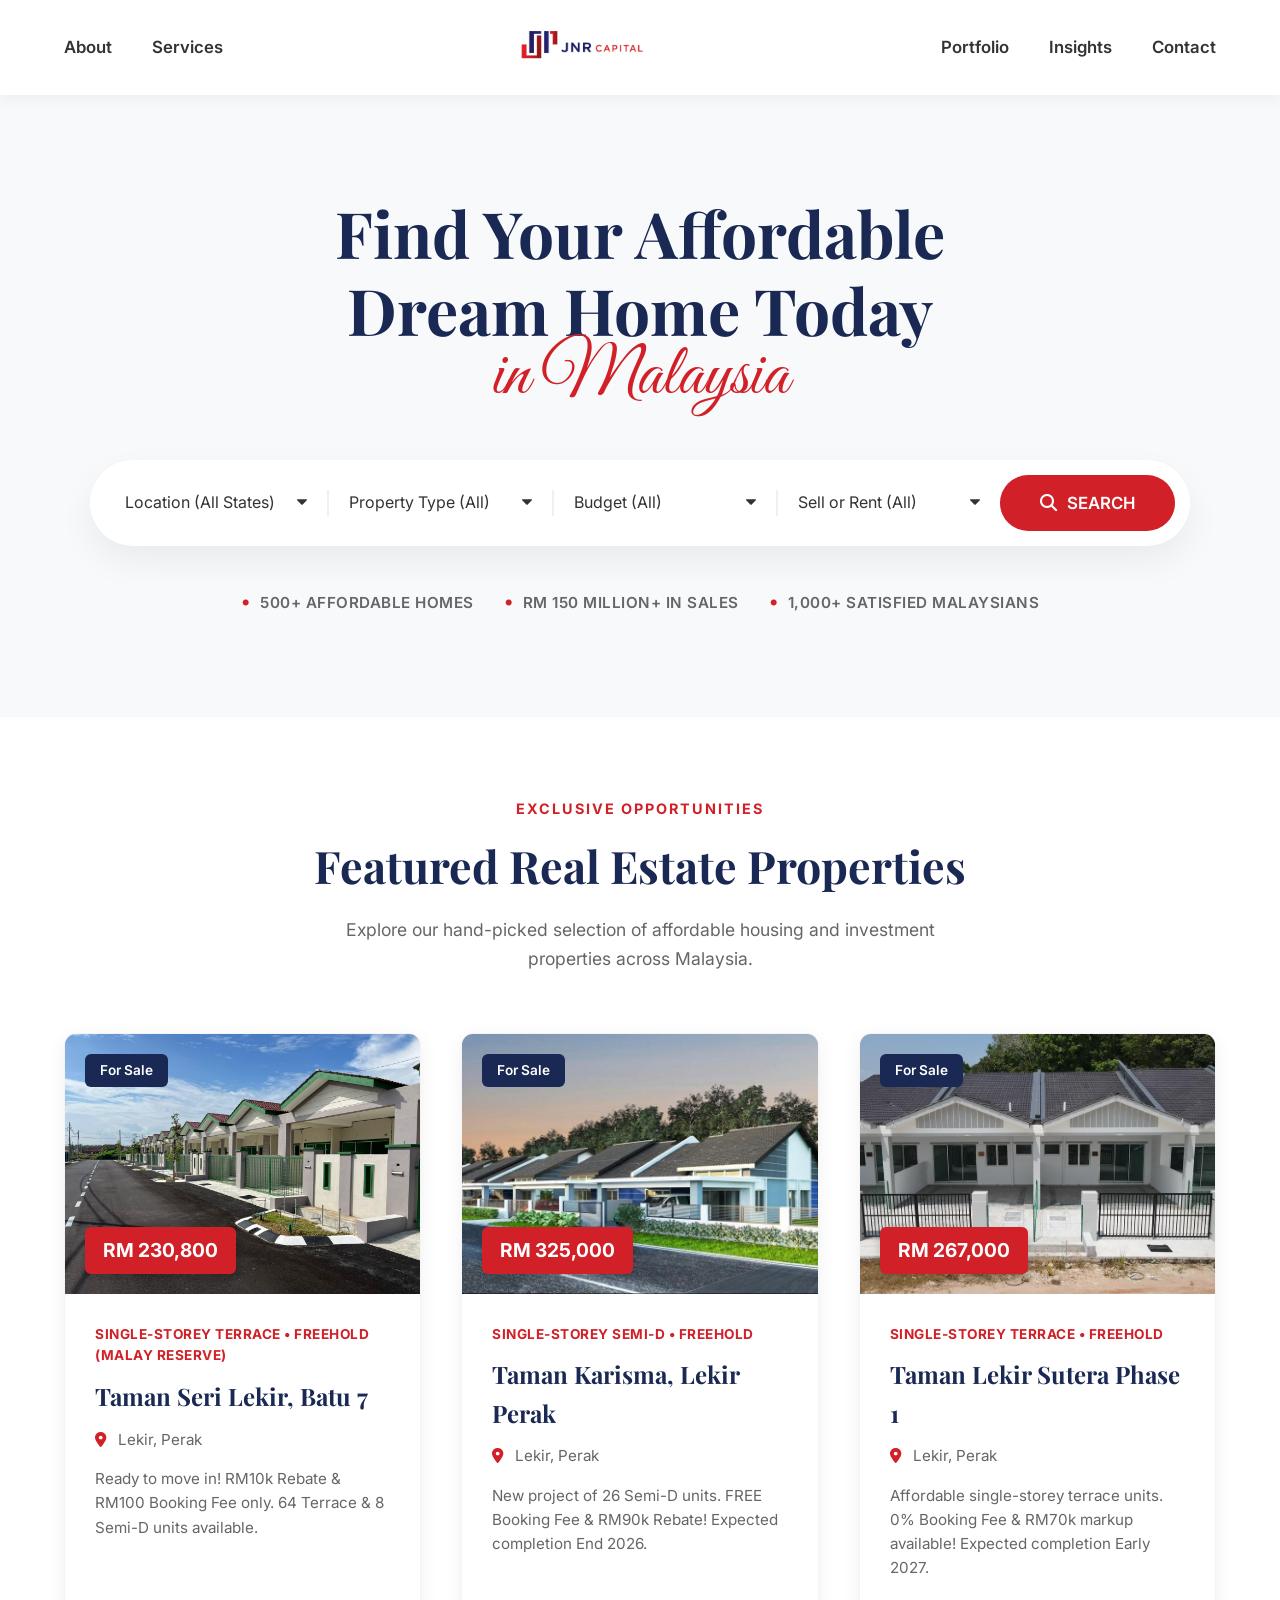
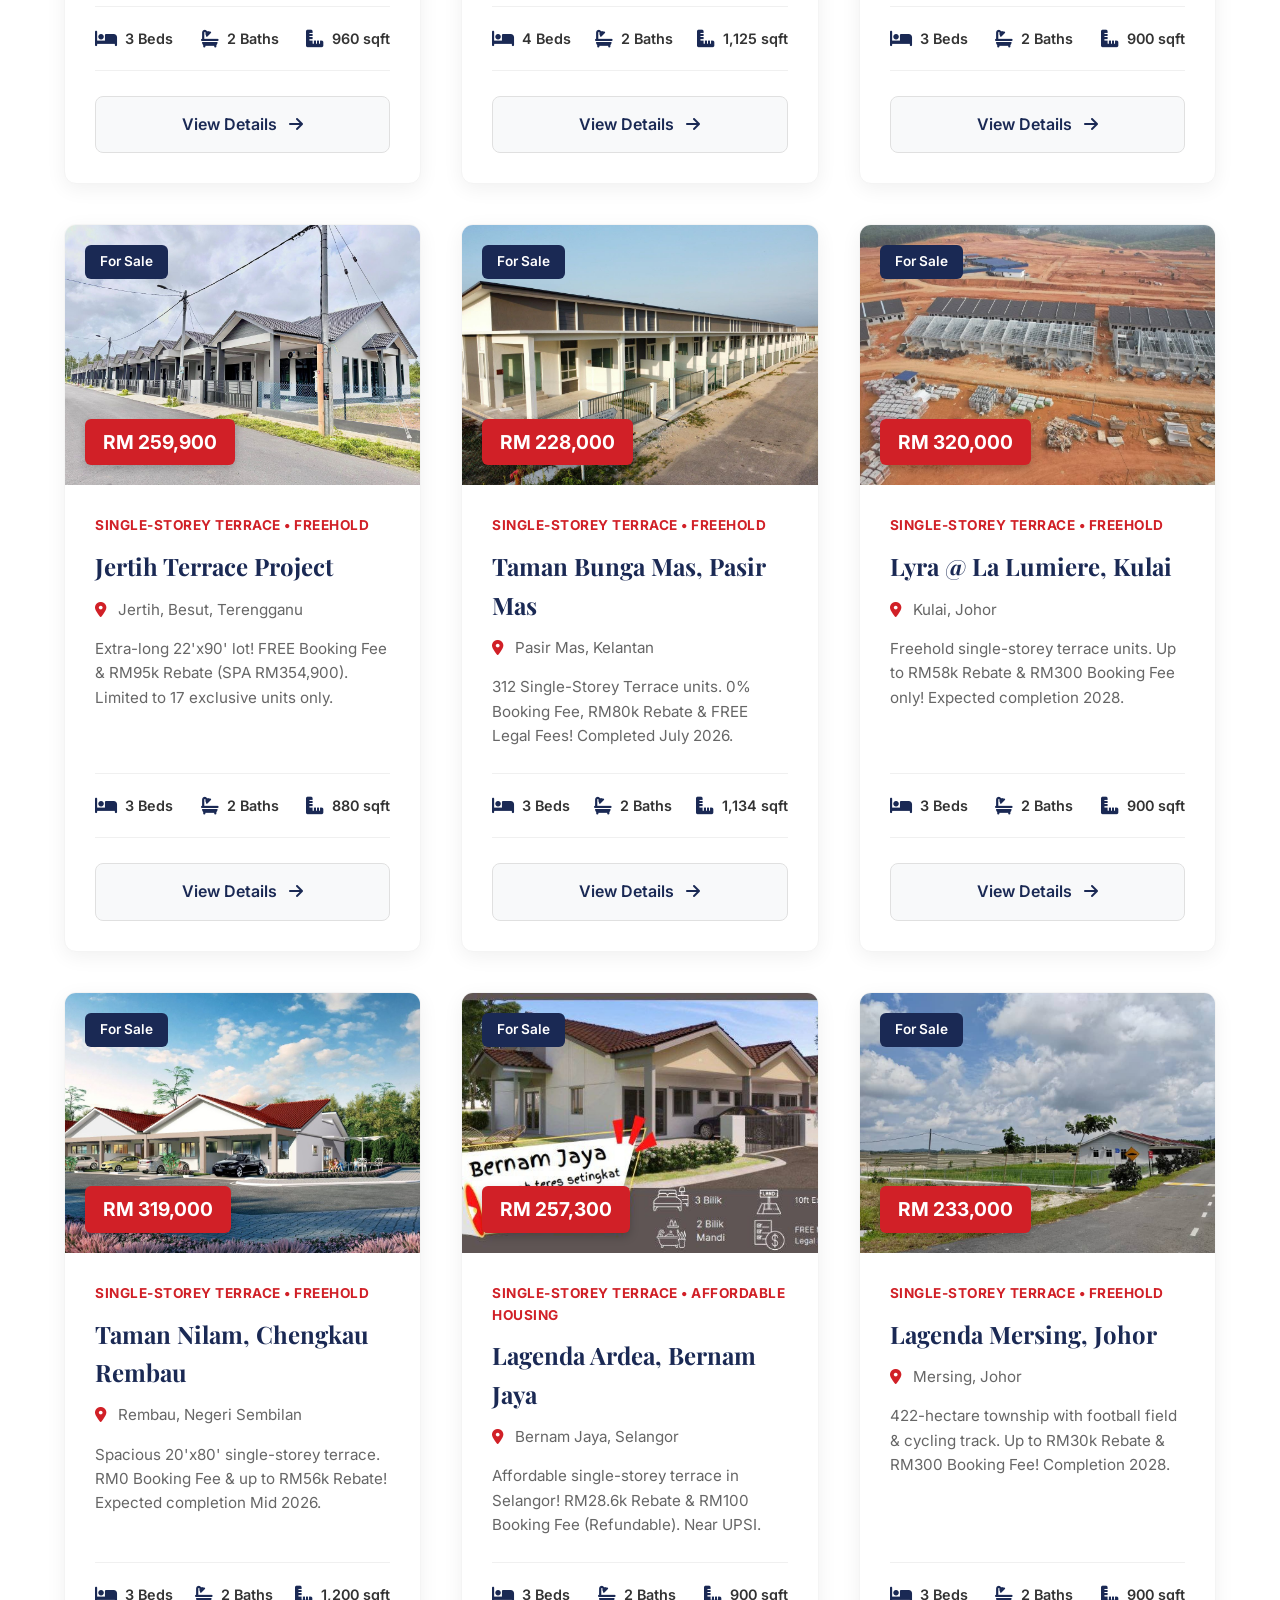
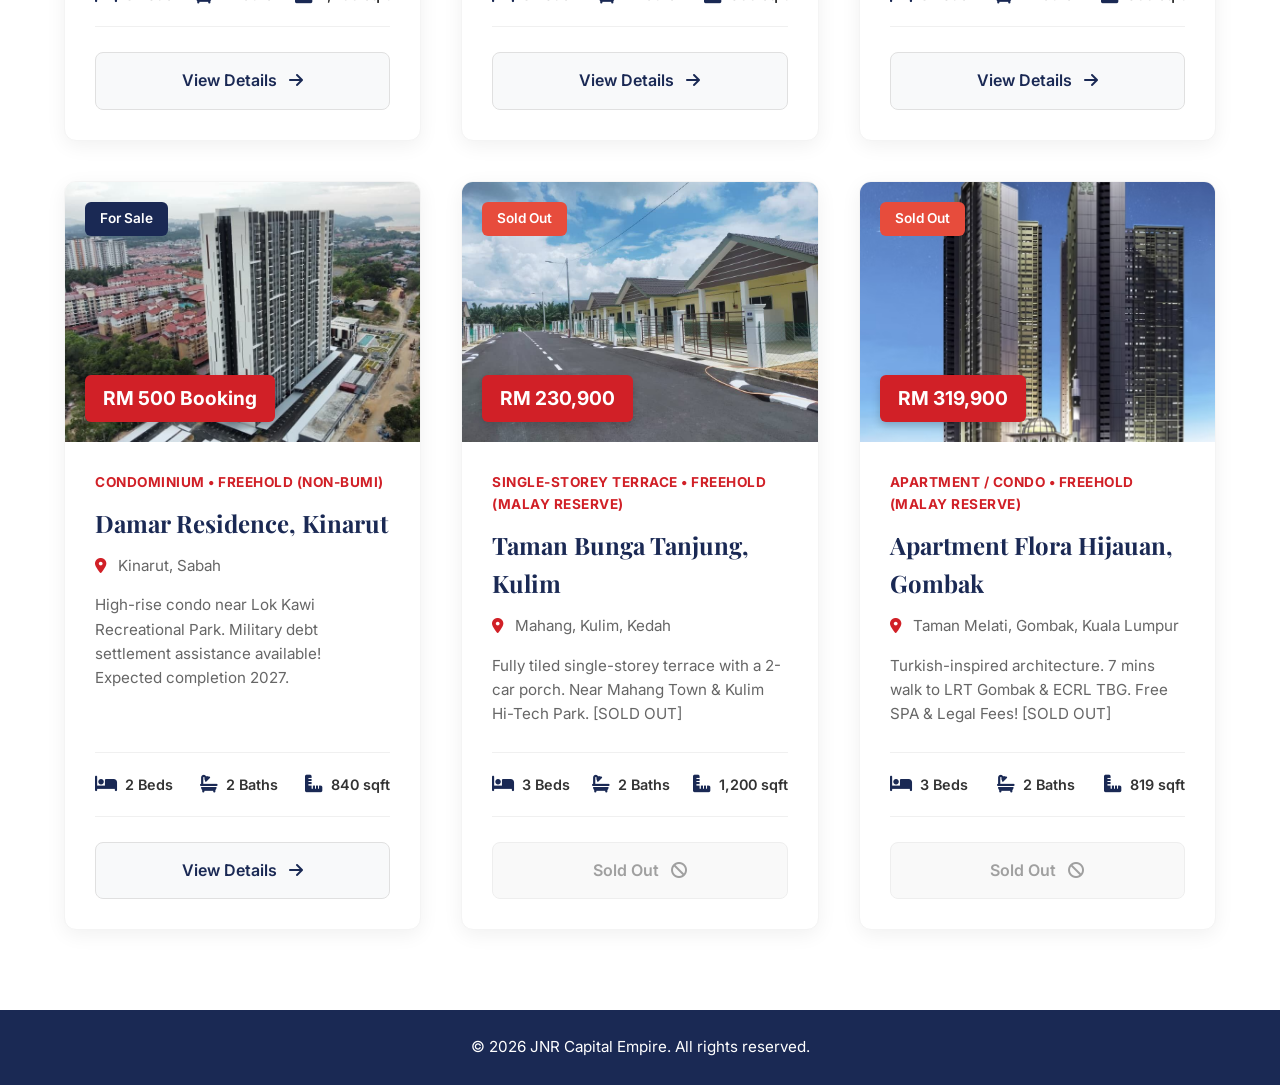
==== commit 3afca816: "Update index.html" ====
--- a/index.html
+++ b/index.html
@@ -5,12 +5,9 @@
     <meta name="viewport" content="width=device-width, initial-scale=1.0">
     <title>JNR Capital - Affordable Real Estate Properties</title>
     
-    <!-- Google Fonts -->
     <link rel="preconnect" href="https://fonts.googleapis.com">
     <link rel="preconnect" href="https://fonts.gstatic.com" crossorigin>
     <link href="https://fonts.googleapis.com/css2?family=Great+Vibes&family=Inter:wght@400;500;600;700&family=Playfair+Display:wght@400;600;700&display=swap" rel="stylesheet">
-    
-    <!-- Font Awesome -->
     <link rel="stylesheet" href="https://cdnjs.cloudflare.com/ajax/libs/font-awesome/6.4.0/css/all.min.css">
     <link rel="stylesheet" href="style.css">
 </head>
@@ -29,7 +26,7 @@
         <div class="nav-right">
             <a href="portfolio.html">Portfolio</a>
             <a href="insights.html">Insights</a>
-            <a href="#contact">Contact</a>
+            <a href="contact.html">Contact</a>
         </div>
     </nav>
 
@@ -380,6 +377,12 @@
         </div>
     </section>
 
+    <footer class="simple-footer">
+        <div class="footer-content">
+            <p>&copy; 2026 JNR Capital Empire. All rights reserved.</p>
+        </div>
+    </footer>
+
     <script>
         document.getElementById('searchForm').addEventListener('submit', function(e) {
             e.preventDefault(); 
--- a/style.css
+++ b/style.css
@@ -2,8 +2,8 @@
    JNR CAPITAL - GLOBAL VARIABLES & RESET
 ========================================= */
 :root {
-  --jnr-blue: #1A2954; 
-  --jnr-red: #D12027;  
+  --jnr-blue: #1A2954; /* JNR Capital Navy */
+  --jnr-red: #D12027;  /* JNR Capital Red */
   --bg-light: #F8F9FA;
   --text-dark: #333333;
   --text-muted: #666666;
@@ -24,6 +24,10 @@
   box-sizing: border-box;
 }
 
+html {
+  scroll-behavior: smooth;
+}
+
 body {
   font-family: var(--font-base);
   color: var(--text-dark);
@@ -66,13 +70,24 @@
   transition: var(--transition);
 }
 
-.custom-navbar a:hover {
+.custom-navbar a:hover, .custom-navbar a.active {
   color: var(--jnr-red);
 }
 
 .nav-center .brand-logo {
   height: 65px;
   object-fit: contain;
+}
+
+/* =========================================
+   GLOBAL FOOTER
+========================================= */
+.simple-footer {
+  background-color: var(--jnr-blue);
+  color: var(--white);
+  text-align: center;
+  padding: 25px 5%;
+  font-size: 0.95rem;
 }
 
 /* =========================================
@@ -627,7 +642,6 @@
   margin-bottom: 15px;
 }
 
-/* Right Column: Sidebar & Agent Card */
 .sidebar-actions {
   display: flex;
   justify-content: flex-end;
@@ -761,6 +775,214 @@
 .agent-disclaimer a {
   color: var(--text-muted);
   text-decoration: underline;
+}
+
+/* =========================================
+   CONTACT PAGE (.contact.html)
+========================================= */
+.contact-page-wrapper {
+  display: flex;
+  min-height: calc(100vh - 95px);
+  background: var(--white);
+  flex-wrap: wrap;
+}
+
+.contact-left {
+  flex: 1;
+  min-width: 400px;
+  background: linear-gradient(to right, rgba(235, 225, 240, 0.9), rgba(245, 220, 215, 0.85)), url('photo_2026-07-30_16-21-27.jpg') center/cover;
+  padding: 80px 5%;
+  color: var(--jnr-blue);
+  display: flex;
+  flex-direction: column;
+  justify-content: center;
+  position: relative;
+  overflow: hidden;
+}
+
+.contact-left h1 {
+  font-family: var(--font-heading);
+  font-size: 3.5rem;
+  font-weight: 800;
+  margin-bottom: 15px;
+  text-transform: uppercase;
+  letter-spacing: 2px;
+}
+
+.contact-left .desc {
+  font-size: 1.1rem;
+  margin-bottom: 50px;
+  max-width: 90%;
+  line-height: 1.6;
+  color: #2b3964;
+}
+
+.contact-info-list {
+  display: flex;
+  flex-direction: column;
+  gap: 30px;
+}
+
+.info-item {
+  display: flex;
+  align-items: flex-start;
+  gap: 20px;
+}
+
+.info-item i {
+  font-size: 1.4rem;
+  margin-top: 3px;
+  color: var(--jnr-blue);
+}
+
+.info-item h4 {
+  font-size: 1.1rem;
+  margin-bottom: 3px;
+  color: var(--jnr-blue);
+}
+
+.info-item p {
+  color: #2b3964;
+  font-size: 0.95rem;
+  line-height: 1.5;
+}
+
+.contact-right {
+  flex: 1;
+  min-width: 400px;
+  padding: 80px 5%;
+  background: var(--white);
+  display: flex;
+  flex-direction: column;
+  justify-content: center;
+}
+
+.split-form {
+  display: flex;
+  flex-direction: column;
+  gap: 30px;
+  max-width: 600px;
+  margin: 0 auto;
+  width: 100%;
+}
+
+.form-group-line {
+  position: relative;
+}
+
+.form-group-line input, .form-group-line select {
+  width: 100%;
+  border: none;
+  border-bottom: 1px solid #d1d5db;
+  padding: 10px 0;
+  font-family: var(--font-base);
+  font-size: 0.95rem;
+  color: var(--text-dark);
+  background: transparent;
+  outline: none;
+  transition: var(--transition);
+}
+
+.form-group-line input::placeholder {
+  color: #999;
+}
+
+.form-group-line input:focus, .form-group-line select:focus {
+  border-bottom-color: var(--jnr-blue);
+}
+
+.form-row {
+  display: flex;
+  gap: 30px;
+}
+
+.form-row .form-group-line {
+  flex: 1;
+}
+
+.split-form textarea {
+  width: 100%;
+  background: #f8f9fa;
+  border: none;
+  padding: 15px;
+  font-family: var(--font-base);
+  font-size: 0.95rem;
+  color: var(--text-dark);
+  outline: none;
+  border-radius: 4px;
+  min-height: 140px;
+  resize: vertical;
+}
+
+.split-form textarea::placeholder {
+  color: #999;
+}
+
+.form-checkbox {
+  display: flex;
+  align-items: flex-start;
+  gap: 10px;
+  font-size: 0.85rem;
+  color: var(--text-muted);
+  line-height: 1.5;
+}
+
+.form-checkbox input {
+  margin-top: 4px;
+}
+
+.form-checkbox a {
+  color: var(--jnr-red);
+  text-decoration: none;
+  font-weight: 600;
+}
+
+.captcha-placeholder {
+  display: flex;
+  align-items: center;
+  justify-content: space-between;
+  border: 1px solid #e0e0e0;
+  padding: 10px 15px;
+  border-radius: 4px;
+  width: max-content;
+  gap: 30px;
+  background: #fdfdfd;
+}
+
+.captcha-placeholder .success-icon {
+  color: #28a745;
+  font-size: 1.5rem;
+  display: flex;
+  align-items: center;
+  gap: 10px;
+  font-weight: 600;
+  font-size: 0.9rem;
+  color: var(--text-dark);
+}
+
+.captcha-placeholder .cloudflare-logo {
+  font-size: 0.7rem;
+  color: #777;
+  text-align: right;
+  line-height: 1.2;
+}
+
+.btn-submit-split {
+  background: var(--jnr-blue);
+  color: var(--white);
+  border: none;
+  padding: 15px 35px;
+  font-size: 1rem;
+  font-weight: 600;
+  border-radius: 4px;
+  cursor: pointer;
+  transition: var(--transition);
+  align-self: flex-start;
+  margin-top: 10px;
+}
+
+.btn-submit-split:hover {
+  background: var(--jnr-red);
 }
 
 /* =========================================
@@ -781,4 +1003,8 @@
   .property-container { grid-template-columns: 1fr; }
   .sidebar-actions { justify-content: flex-start; }
   .prop-details-grid { grid-template-columns: 1fr; }
-}
+  
+  .contact-page-wrapper { flex-direction: column; }
+  .contact-left, .contact-right { min-width: 100%; }
+  .form-row { flex-direction: column; gap: 30px; }
+}
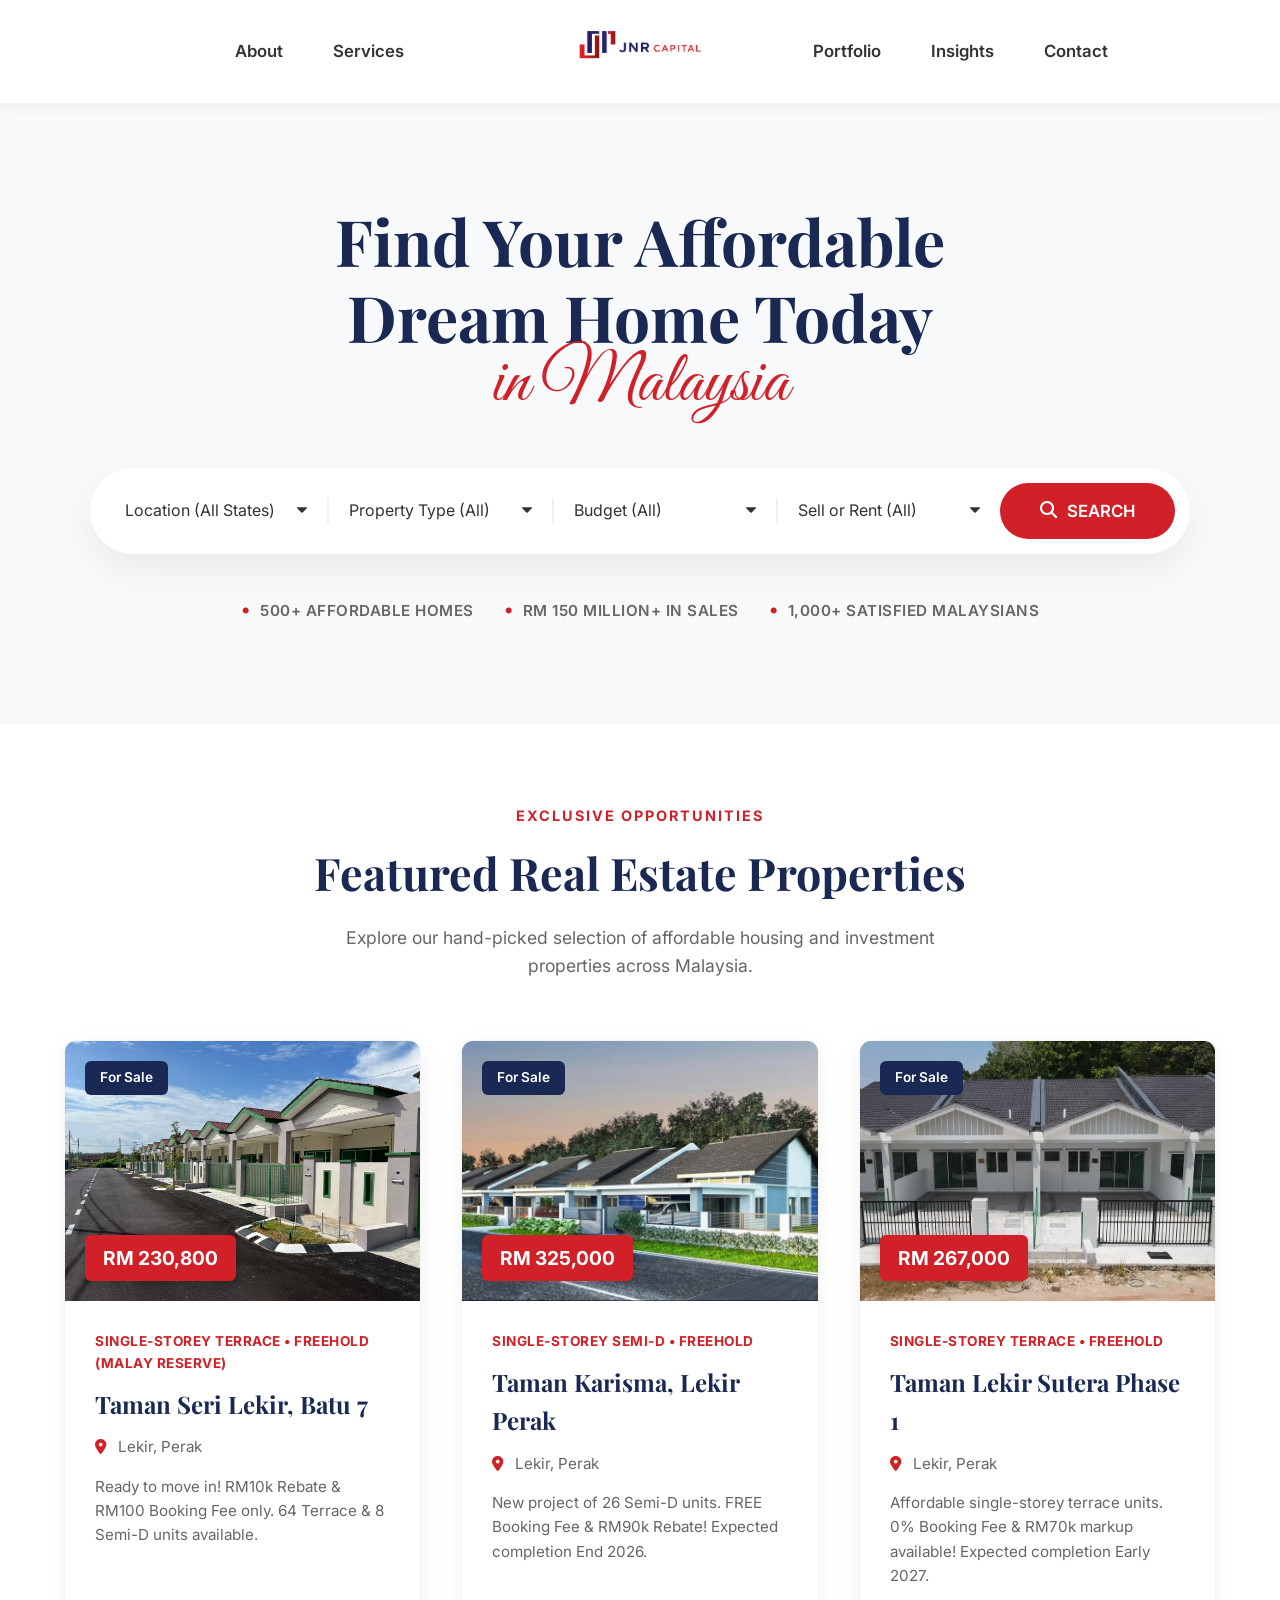
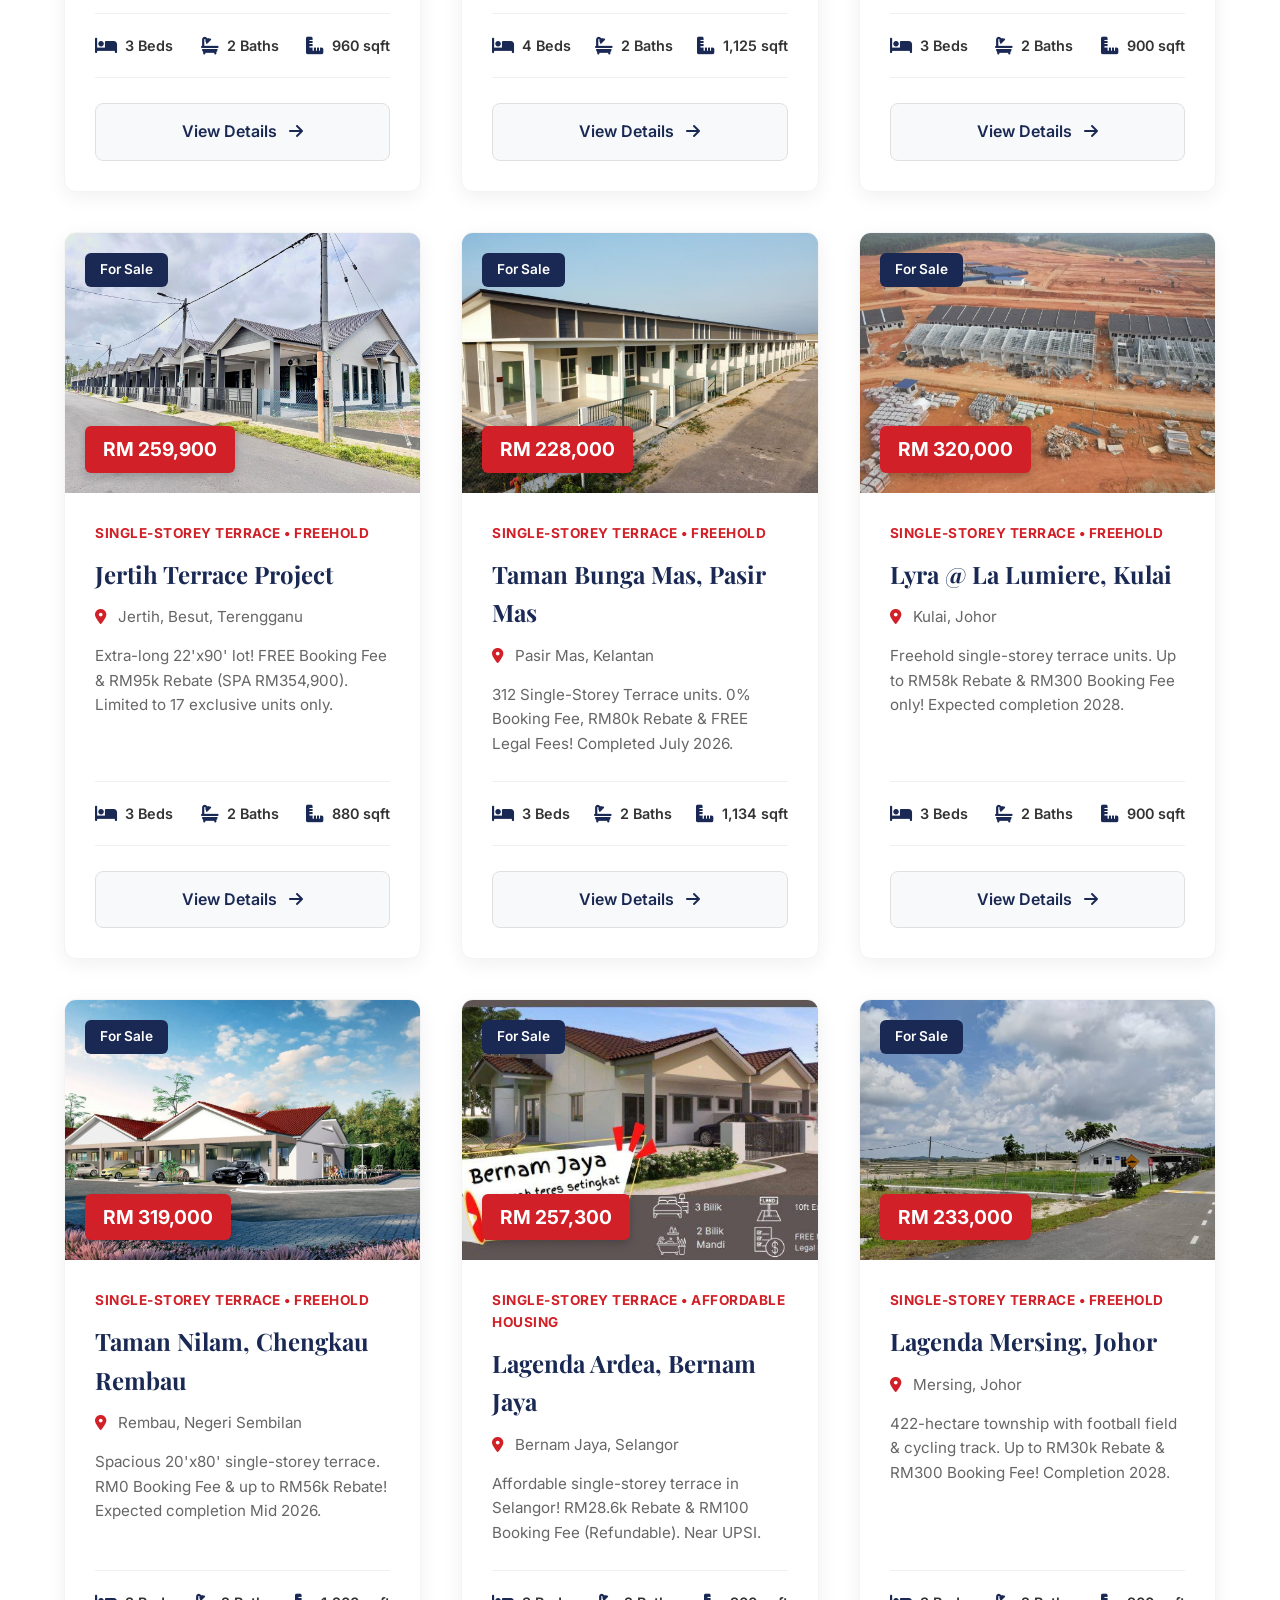
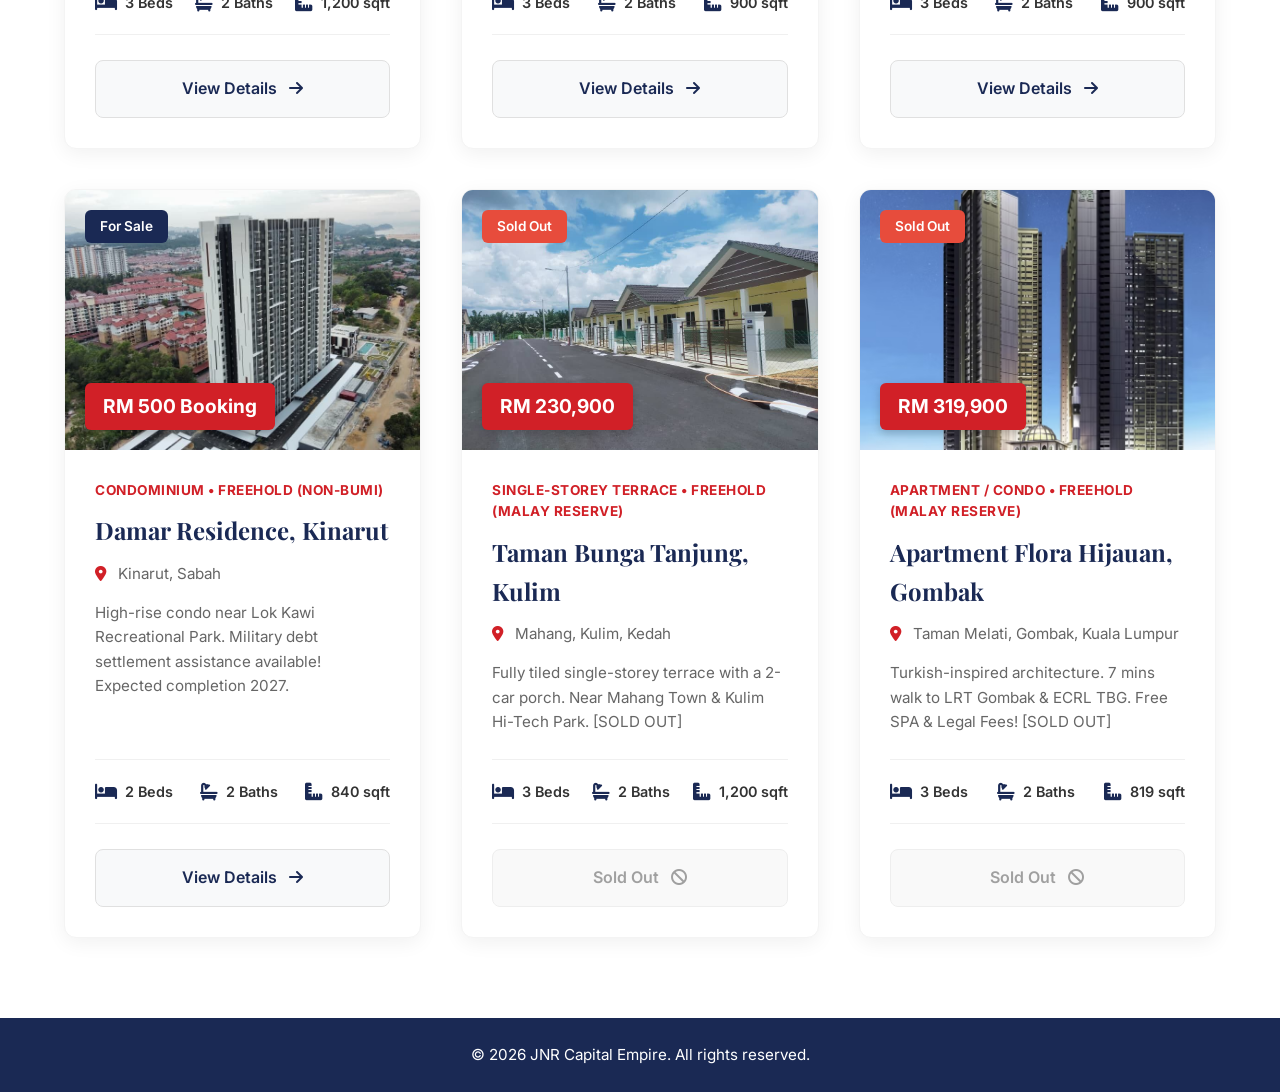
==== commit d23d7644: "Update index.html" ====
--- a/index.html
+++ b/index.html
@@ -4,7 +4,6 @@
     <meta charset="UTF-8">
     <meta name="viewport" content="width=device-width, initial-scale=1.0">
     <title>JNR Capital - Affordable Real Estate Properties</title>
-    
     <link rel="preconnect" href="https://fonts.googleapis.com">
     <link rel="preconnect" href="https://fonts.gstatic.com" crossorigin>
     <link href="https://fonts.googleapis.com/css2?family=Great+Vibes&family=Inter:wght@400;500;600;700&family=Playfair+Display:wght@400;600;700&display=swap" rel="stylesheet">
--- a/style.css
+++ b/style.css
@@ -45,8 +45,8 @@
    NAVIGATION BAR (.custom-navbar)
 ========================================= */
 .custom-navbar {
-  display: flex;
-  justify-content: space-between;
+  display: grid;
+  grid-template-columns: 1fr auto 1fr;
   align-items: center;
   padding: 15px 5%;
   background-color: var(--white);
@@ -56,10 +56,16 @@
   z-index: 1000;
 }
 
-.nav-left, .nav-right {
-  display: flex;
-  gap: 40px;
-  align-items: center;
+.nav-left {
+  display: flex;
+  justify-content: center;
+  gap: 50px;
+}
+
+.nav-right {
+  display: flex;
+  justify-content: center;
+  gap: 50px;
 }
 
 .custom-navbar a {
@@ -67,11 +73,13 @@
   color: var(--text-dark);
   font-weight: 600;
   font-size: 1.05rem;
-  transition: var(--transition);
+  transition: transform 0.3s ease, color 0.3s ease;
+  display: inline-block; /* Required for transform scale to work properly */
 }
 
 .custom-navbar a:hover, .custom-navbar a.active {
   color: var(--jnr-red);
+  transform: scale(1.1); /* Enlarges the link on hover */
 }
 
 .nav-center .brand-logo {
@@ -337,6 +345,7 @@
   text-decoration: none;
   color: var(--jnr-blue);
   transition: var(--transition);
+  display: inline-block;
 }
 
 .property-title a:hover { color: var(--jnr-red); }
@@ -465,7 +474,7 @@
 .insight-meta { color: var(--jnr-red); font-size: 0.85rem; font-weight: bold; margin-bottom: 10px; display: block; text-transform: uppercase; }
 .insight-text h3 { font-family: var(--font-heading); font-size: 1.4rem; color: var(--jnr-blue); margin-bottom: 15px; }
 .insight-text p { color: var(--text-muted); margin-bottom: 20px; }
-.btn-read-more { color: var(--jnr-blue); text-decoration: none; font-weight: 600; border-bottom: 2px solid var(--jnr-red); padding-bottom: 2px; transition: var(--transition); }
+.btn-read-more { color: var(--jnr-blue); text-decoration: none; font-weight: 600; border-bottom: 2px solid var(--jnr-red); padding-bottom: 2px; transition: var(--transition); display: inline-block; }
 .btn-read-more:hover { color: var(--jnr-red); }
 
 /* =========================================
@@ -790,9 +799,9 @@
 .contact-left {
   flex: 1;
   min-width: 400px;
-  background: linear-gradient(to right, rgba(235, 225, 240, 0.9), rgba(245, 220, 215, 0.85)), url('photo_2026-07-30_16-21-27.jpg') center/cover;
+  background: linear-gradient(to right, rgba(26, 41, 84, 0.9), rgba(26, 41, 84, 0.85)), url('photo_2026-07-30_16-21-27.jpg') center/cover;
   padding: 80px 5%;
-  color: var(--jnr-blue);
+  color: var(--white);
   display: flex;
   flex-direction: column;
   justify-content: center;
@@ -814,7 +823,7 @@
   margin-bottom: 50px;
   max-width: 90%;
   line-height: 1.6;
-  color: #2b3964;
+  color: #e0e0e0;
 }
 
 .contact-info-list {
@@ -832,17 +841,17 @@
 .info-item i {
   font-size: 1.4rem;
   margin-top: 3px;
-  color: var(--jnr-blue);
+  color: var(--white);
 }
 
 .info-item h4 {
   font-size: 1.1rem;
   margin-bottom: 3px;
-  color: var(--jnr-blue);
+  color: var(--white);
 }
 
 .info-item p {
-  color: #2b3964;
+  color: #e0e0e0;
   font-size: 0.95rem;
   line-height: 1.5;
 }
@@ -989,8 +998,8 @@
    RESPONSIVE DESIGN (MOBILE & TABLET)
 ========================================= */
 @media (max-width: 992px) {
-  .custom-navbar { flex-direction: column; gap: 20px; padding: 20px 5%; }
-  .nav-left, .nav-right { gap: 20px; }
+  .custom-navbar { display: flex; flex-direction: column; gap: 20px; padding: 20px 5%; }
+  .nav-left, .nav-right { flex-wrap: wrap; justify-content: center; gap: 20px; }
   .hero-title { font-size: 2.8rem; }
   .cursive-accent { font-size: 3.5rem; }
   .search-container { border-radius: 15px; padding: 20px; }
@@ -1003,7 +1012,6 @@
   .property-container { grid-template-columns: 1fr; }
   .sidebar-actions { justify-content: flex-start; }
   .prop-details-grid { grid-template-columns: 1fr; }
-  
   .contact-page-wrapper { flex-direction: column; }
   .contact-left, .contact-right { min-width: 100%; }
   .form-row { flex-direction: column; gap: 30px; }
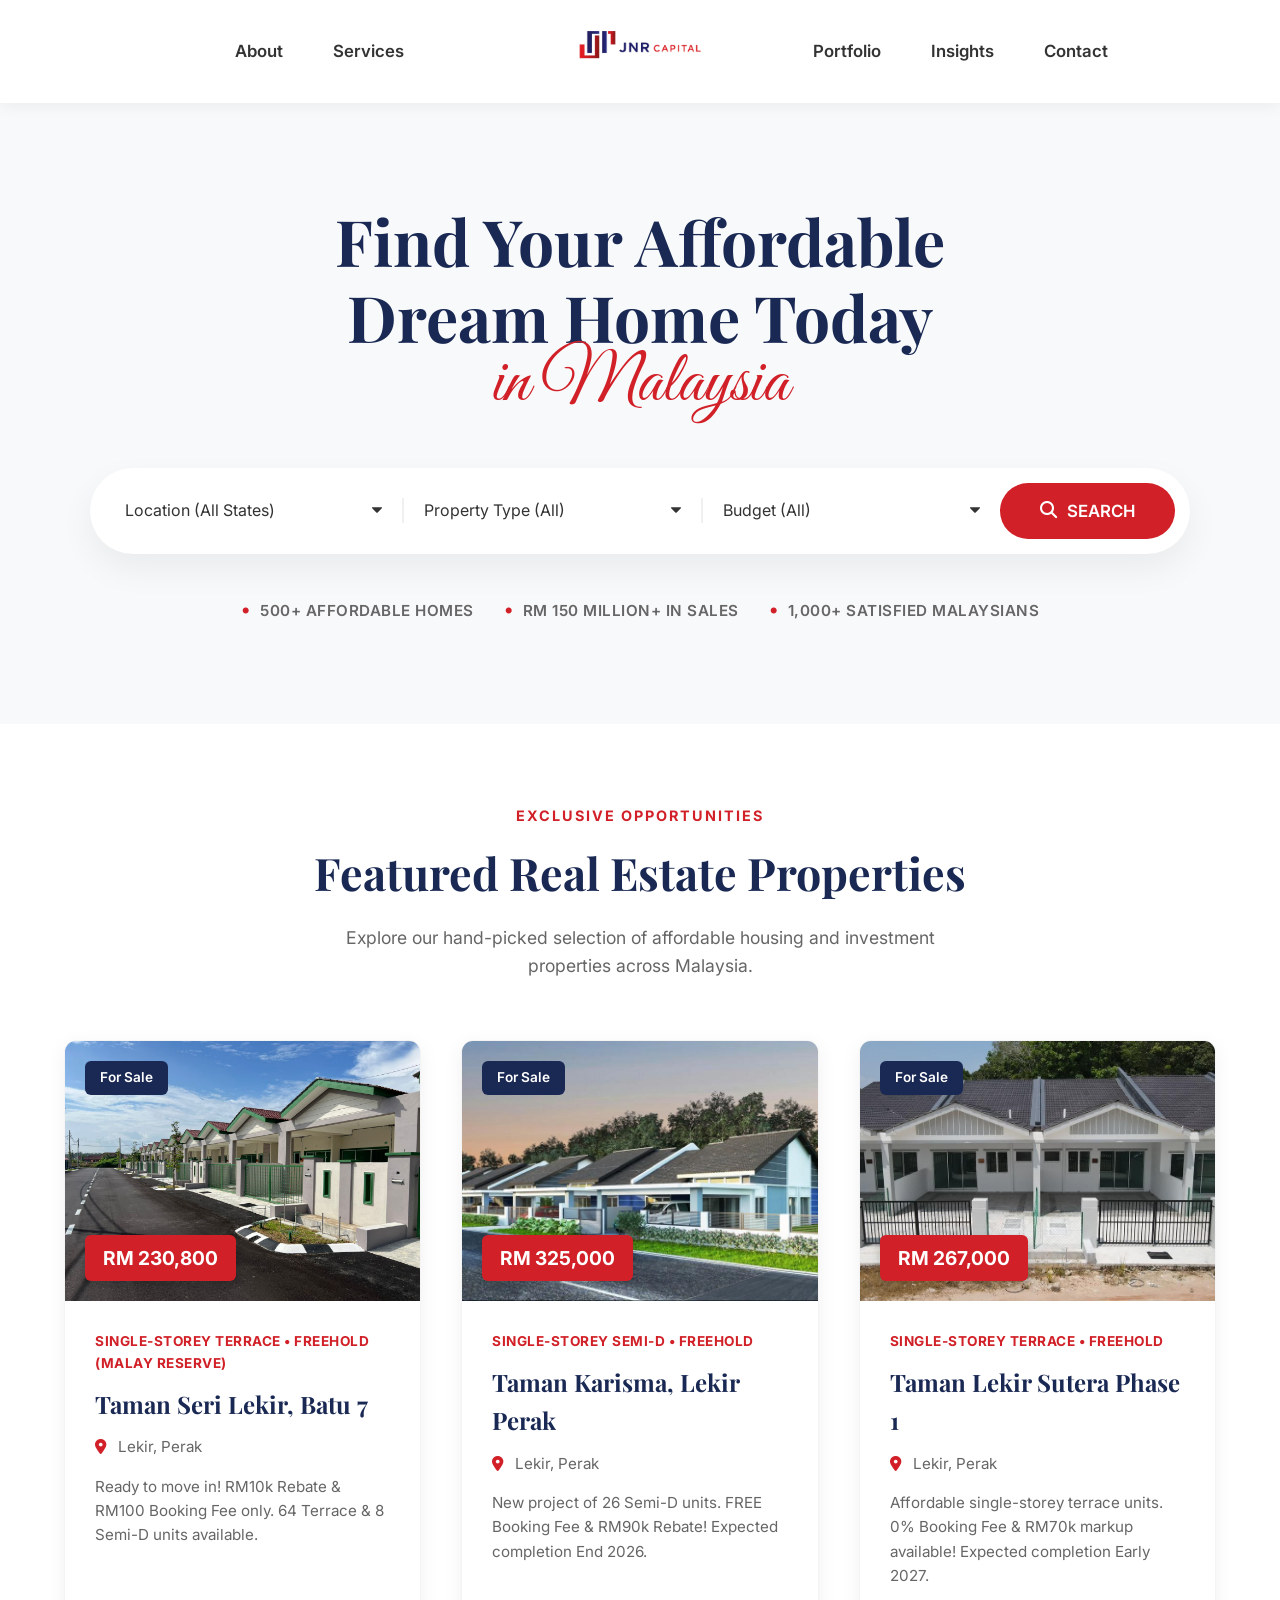
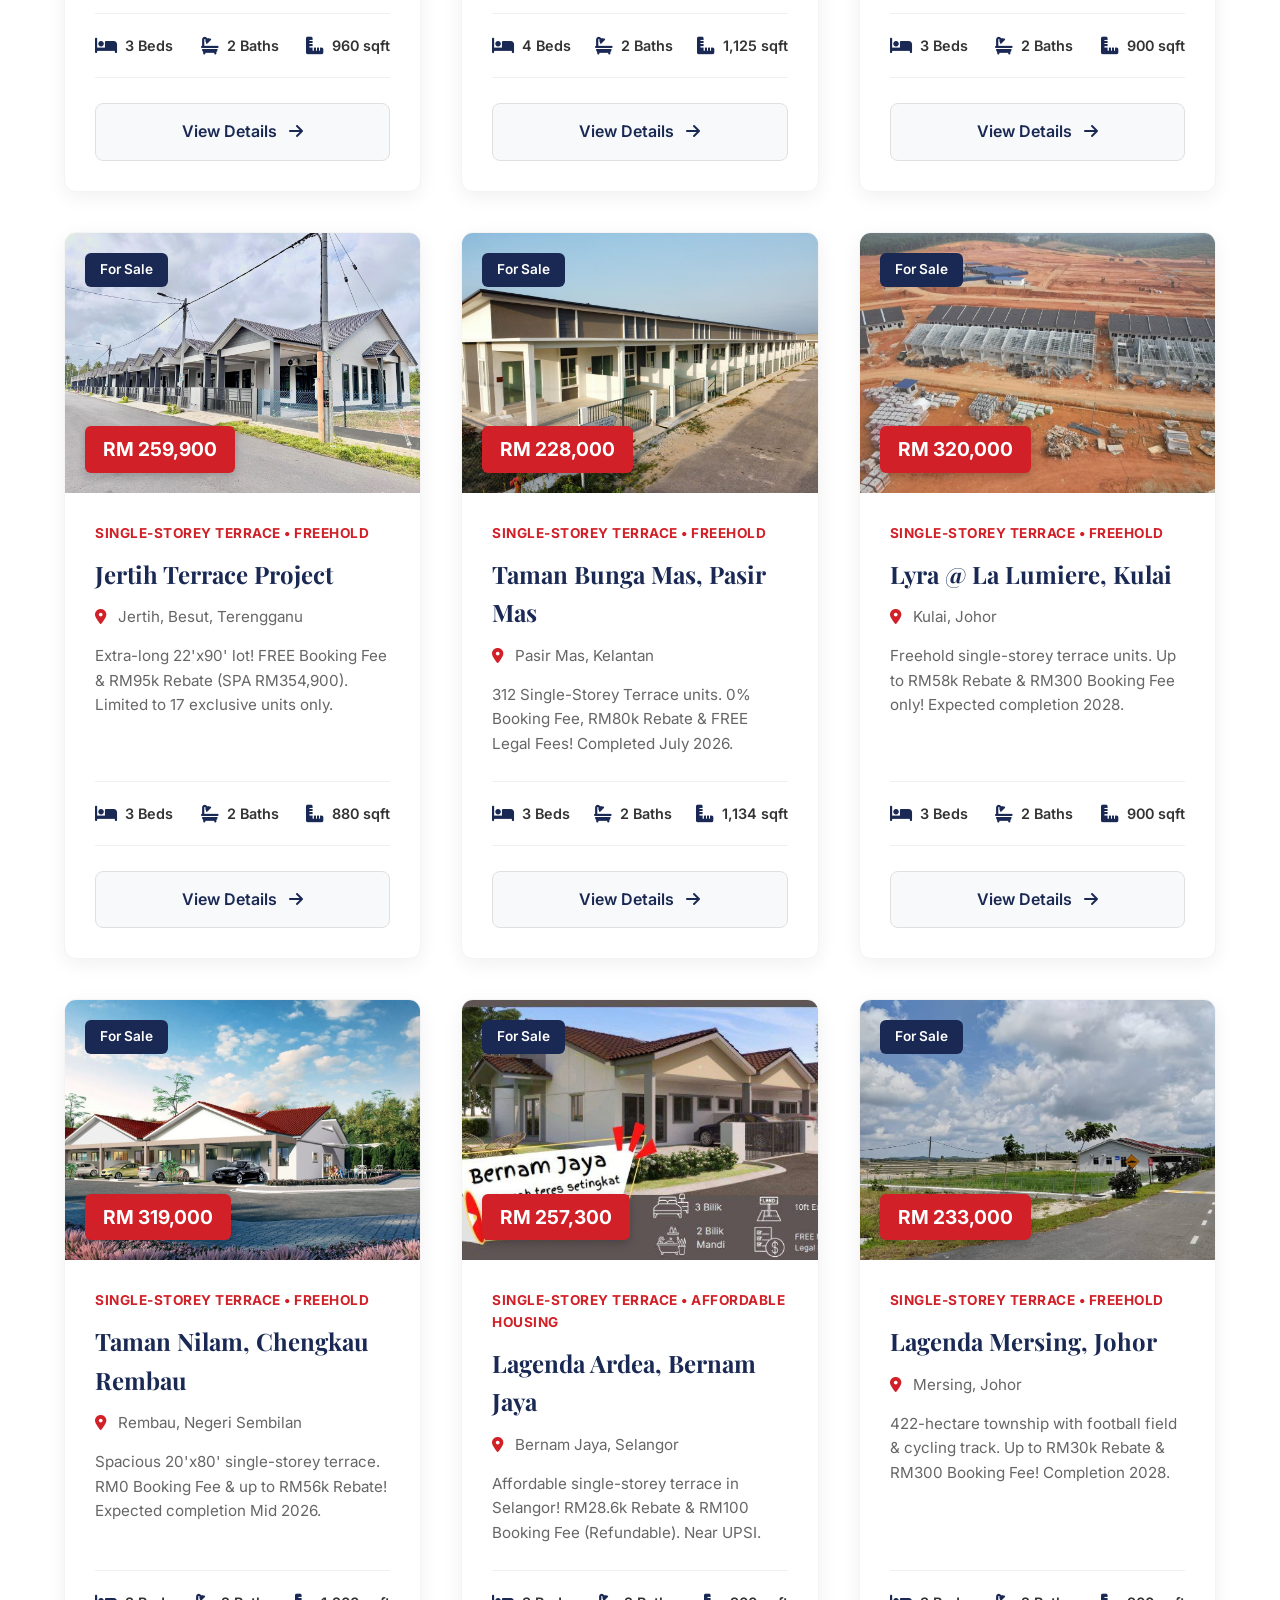
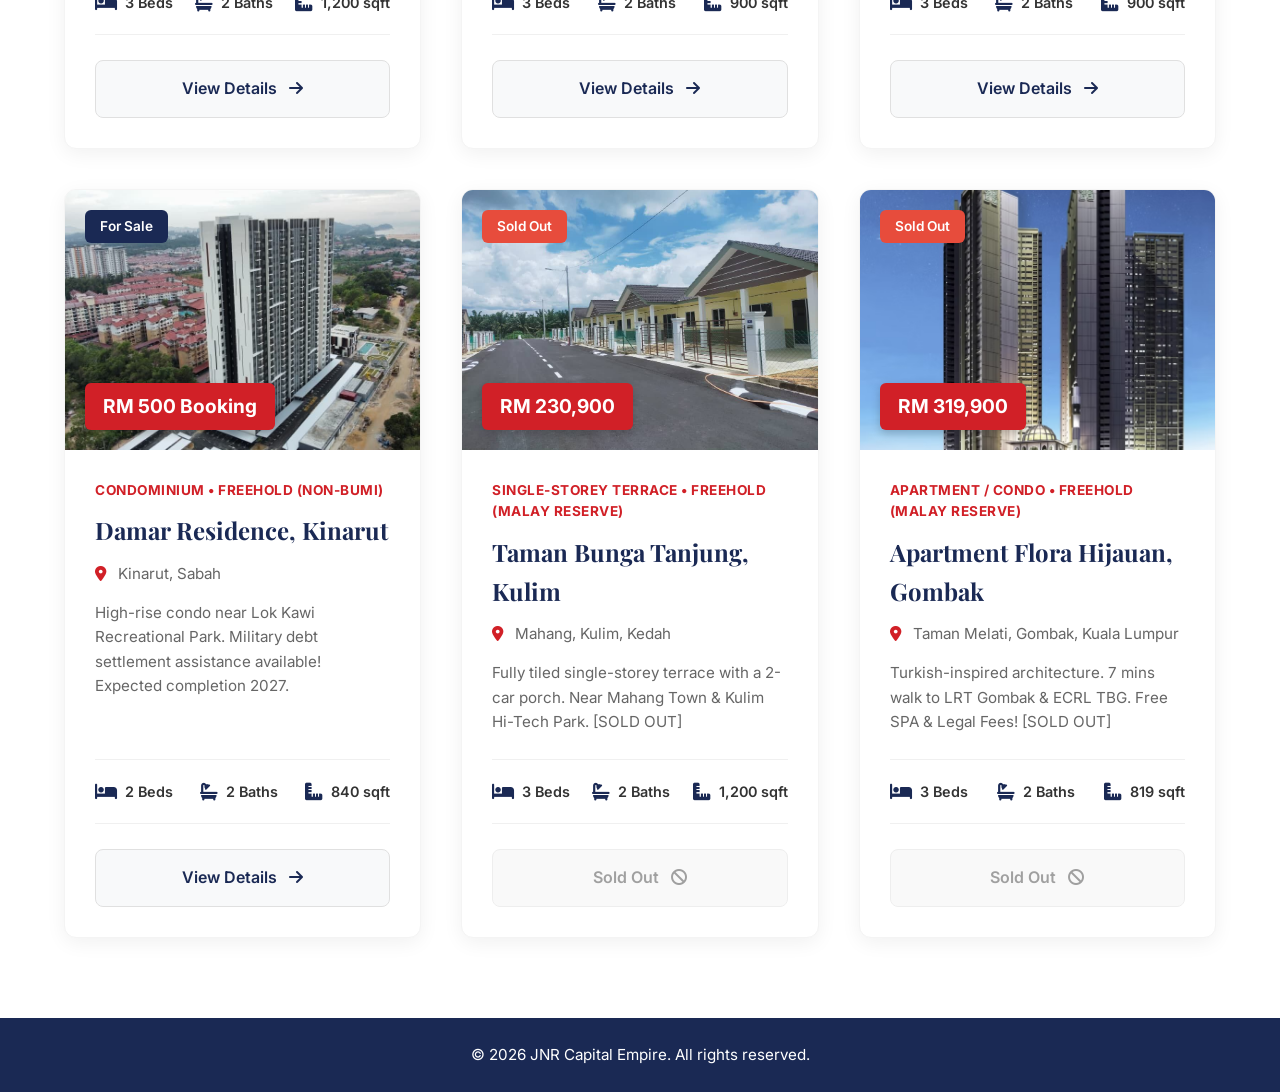
==== commit a9d5bad7: "Update index.html" ====
--- a/index.html
+++ b/index.html
@@ -72,14 +72,6 @@
                         </select>
                     </div>
 
-                    <div class="input-group divider">
-                        <select id="filterStatus" aria-label="Sell or Rent">
-                            <option value="all" selected>Sell or Rent (All)</option>
-                            <option value="sell">For Sale</option>
-                            <option value="rent">For Rent</option>
-                        </select>
-                    </div>
-
                     <button type="submit" class="search-btn">
                         <i class="fas fa-search"></i> SEARCH
                     </button>
@@ -103,7 +95,7 @@
 
         <div class="properties-grid" id="propertiesGrid">
 
-            <div class="property-card" data-state="perak" data-type="house" data-status="sell" data-price="230800">
+            <div class="property-card" data-state="perak" data-type="house" data-price="230800">
                 <div class="property-image">
                     <a href="property.html?id=lekir-batu-7">
                         <img src="photo_2026-08-05_14-56-18.jpg" alt="Taman Seri Lekir Batu 7 Perak">
@@ -125,7 +117,7 @@
                 </div>
             </div>
             
-            <div class="property-card" data-state="perak" data-type="house" data-status="sell" data-price="325000">
+            <div class="property-card" data-state="perak" data-type="house" data-price="325000">
                 <div class="property-image">
                     <a href="property.html?id=taman-karisma">
                         <img src="photo_2026-07-30_15-37-46.jpg" alt="Taman Karisma Lekir Perak">
@@ -147,7 +139,7 @@
                 </div>
             </div>
 
-            <div class="property-card" data-state="perak" data-type="house" data-status="sell" data-price="267000">
+            <div class="property-card" data-state="perak" data-type="house" data-price="267000">
                 <div class="property-image">
                     <a href="property.html?id=lekir-sutera">
                         <img src="photo_2026-07-30_15-57-49.jpg" alt="Taman Lekir Sutera Phase 1 Perak">
@@ -169,7 +161,7 @@
                 </div>
             </div>
 
-            <div class="property-card" data-state="terengganu" data-type="house" data-status="sell" data-price="259900">
+            <div class="property-card" data-state="terengganu" data-type="house" data-price="259900">
                 <div class="property-image">
                     <a href="property.html?id=jertih-terrace">
                         <img src="photo_2026-07-30_16-21-27.jpg" alt="Jertih Single-Storey Terrace Terengganu">
@@ -191,7 +183,7 @@
                 </div>
             </div>
 
-            <div class="property-card" data-state="kelantan" data-type="house" data-status="sell" data-price="228000">
+            <div class="property-card" data-state="kelantan" data-type="house" data-price="228000">
                 <div class="property-image">
                     <a href="property.html?id=bunga-mas">
                         <img src="photo_2026-07-31_12-07-29.jpg" alt="Taman Bunga Mas Pasir Mas Kelantan">
@@ -213,7 +205,7 @@
                 </div>
             </div>
 
-            <div class="property-card" data-state="johor" data-type="house" data-status="sell" data-price="320000">
+            <div class="property-card" data-state="johor" data-type="house" data-price="320000">
                 <div class="property-image">
                     <a href="property.html?id=lyra-lumiere">
                         <img src="photo_2026-07-31_12-32-43.jpg" alt="Lyra @ La Lumiere Kulai Johor">
@@ -235,7 +227,7 @@
                 </div>
             </div>
 
-            <div class="property-card" data-state="negeri-sembilan" data-type="house" data-status="sell" data-price="319000">
+            <div class="property-card" data-state="negeri-sembilan" data-type="house" data-price="319000">
                 <div class="property-image">
                     <a href="property.html?id=taman-nilam">
                         <img src="photo_2026-07-31_14-56-38.jpg" alt="Taman Nilam Chengkau Rembau Negeri Sembilan">
@@ -257,7 +249,7 @@
                 </div>
             </div>
 
-            <div class="property-card" data-state="selangor" data-type="house" data-status="sell" data-price="257300">
+            <div class="property-card" data-state="selangor" data-type="house" data-price="257300">
                 <div class="property-image">
                     <a href="property.html?id=lagenda-ardea">
                         <img src="image_6932b1.jpg" alt="Lagenda Ardea Bernam Jaya Selangor">
@@ -279,7 +271,7 @@
                 </div>
             </div>
 
-            <div class="property-card" data-state="johor" data-type="house" data-status="sell" data-price="233000">
+            <div class="property-card" data-state="johor" data-type="house" data-price="233000">
                 <div class="property-image">
                     <a href="property.html?id=lagenda-mersing">
                         <img src="photo_2026-07-31_15-22-37.jpg" alt="Lagenda Mersing Johor">
@@ -301,7 +293,7 @@
                 </div>
             </div>
 
-            <div class="property-card" data-state="sabah" data-type="condo" data-status="sell" data-price="300000">
+            <div class="property-card" data-state="sabah" data-type="condo" data-price="300000">
                 <div class="property-image">
                     <a href="property.html?id=damar-residence">
                         <img src="photo_2026-07-31_15-41-30.jpg" alt="Damar Residence Kinarut Sabah">
@@ -323,7 +315,7 @@
                 </div>
             </div>
 
-            <div class="property-card" data-state="kedah" data-type="house" data-status="sell" data-price="230900">
+            <div class="property-card" data-state="kedah" data-type="house" data-price="230900">
                 <div class="property-image">
                     <a href="#">
                         <img src="photo_2026-07-31_15-51-54.jpg" alt="Taman Bunga Tanjung Mahang Kulim Kedah">
@@ -345,7 +337,7 @@
                 </div>
             </div>
 
-            <div class="property-card" data-state="kuala-lumpur" data-type="apartment" data-status="sell" data-price="319900">
+            <div class="property-card" data-state="kuala-lumpur" data-type="apartment" data-price="319900">
                 <div class="property-image">
                     <a href="#">
                         <img src="Residensi flora hijauan is new condo in taman melati Gombak.jpg" alt="Apartment Flora Hijauan Gombak KL">
@@ -393,7 +385,6 @@
             const selectedLocation = document.getElementById('filterLocation').value;
             const selectedType = document.getElementById('filterType').value;
             const selectedBudget = document.getElementById('filterBudget').value;
-            const selectedStatus = document.getElementById('filterStatus').value;
 
             const cards = document.querySelectorAll('.property-card');
             let visibleCount = 0;
@@ -401,12 +392,10 @@
             cards.forEach(card => {
                 const cardState = card.getAttribute('data-state');
                 const cardType = card.getAttribute('data-type');
-                const cardStatus = card.getAttribute('data-status');
                 const cardPrice = parseInt(card.getAttribute('data-price'), 10) || 0;
 
                 const matchLocation = (selectedLocation === 'all' || cardState === selectedLocation);
                 const matchType = (selectedType === 'all' || cardType === selectedType);
-                const matchStatus = (selectedStatus === 'all' || cardStatus === selectedStatus);
 
                 let matchBudget = true;
                 if (selectedBudget === 'under250k') {
@@ -417,7 +406,7 @@
                     matchBudget = cardPrice > 300000;
                 }
 
-                if (matchLocation && matchType && matchBudget && matchStatus) {
+                if (matchLocation && matchType && matchBudget) {
                     card.style.display = 'flex';
                     visibleCount++;
                 } else {
--- a/style.css
+++ b/style.css
@@ -74,12 +74,12 @@
   font-weight: 600;
   font-size: 1.05rem;
   transition: transform 0.3s ease, color 0.3s ease;
-  display: inline-block; /* Required for transform scale to work properly */
+  display: inline-block;
 }
 
 .custom-navbar a:hover, .custom-navbar a.active {
   color: var(--jnr-red);
-  transform: scale(1.1); /* Enlarges the link on hover */
+  transform: scale(1.1);
 }
 
 .nav-center .brand-logo {
@@ -771,7 +771,7 @@
 }
 
 .btn-outline:hover {
-  background-color: var(--bg-light);
+  background: var(--bg-light);
 }
 
 .agent-disclaimer {
@@ -1012,6 +1012,7 @@
   .property-container { grid-template-columns: 1fr; }
   .sidebar-actions { justify-content: flex-start; }
   .prop-details-grid { grid-template-columns: 1fr; }
+  
   .contact-page-wrapper { flex-direction: column; }
   .contact-left, .contact-right { min-width: 100%; }
   .form-row { flex-direction: column; gap: 30px; }
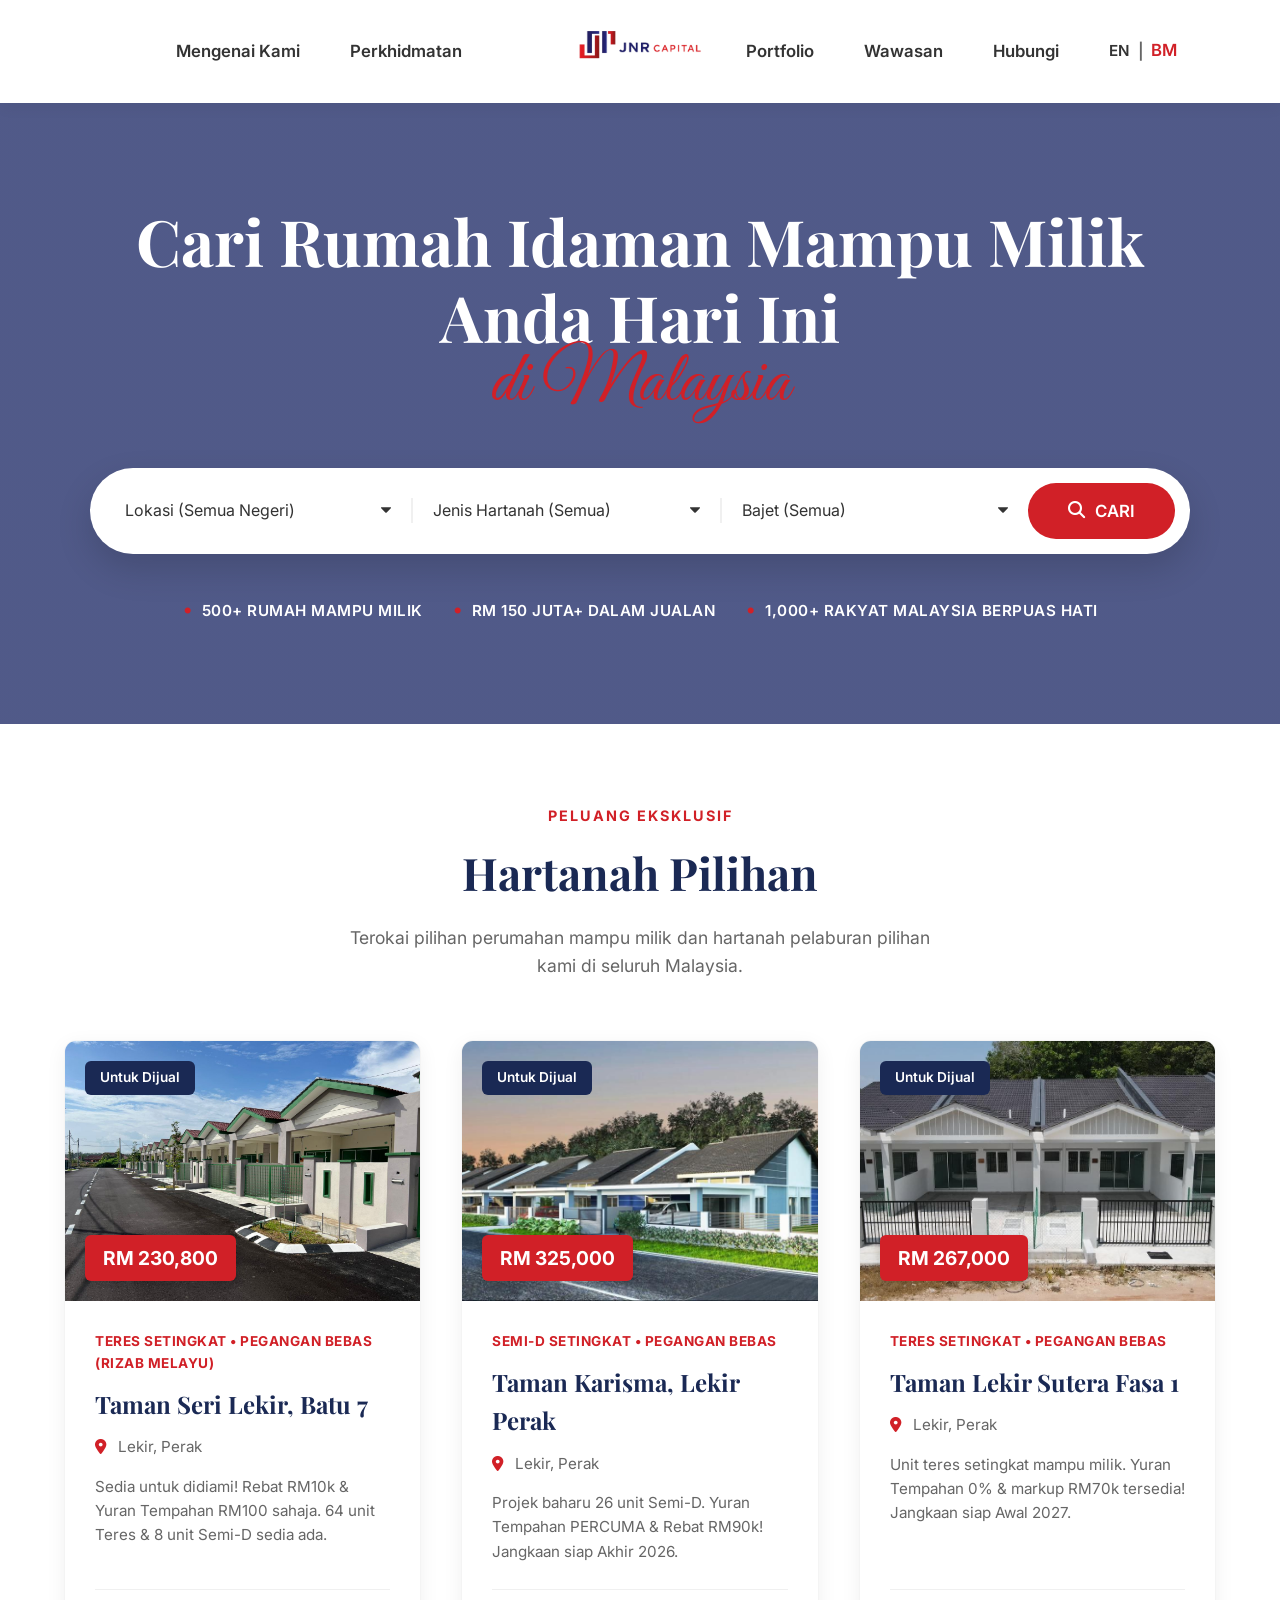
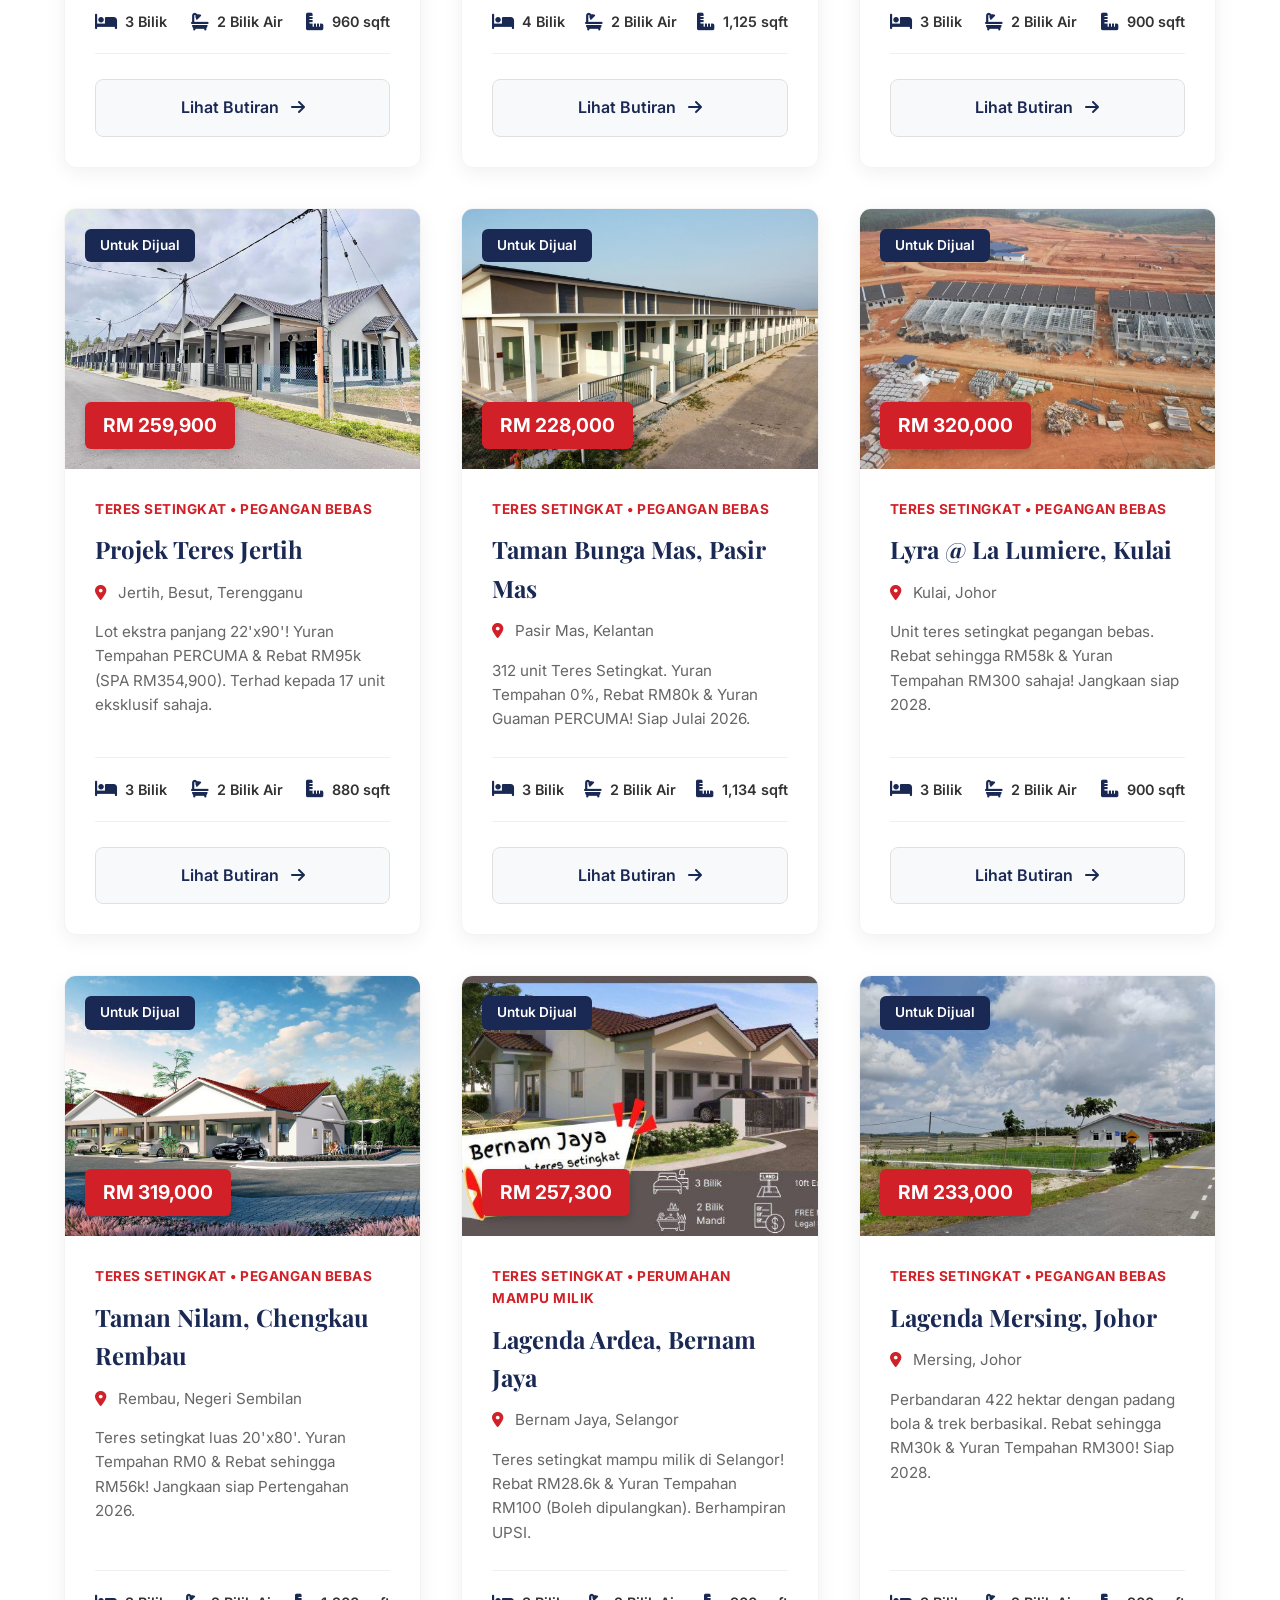
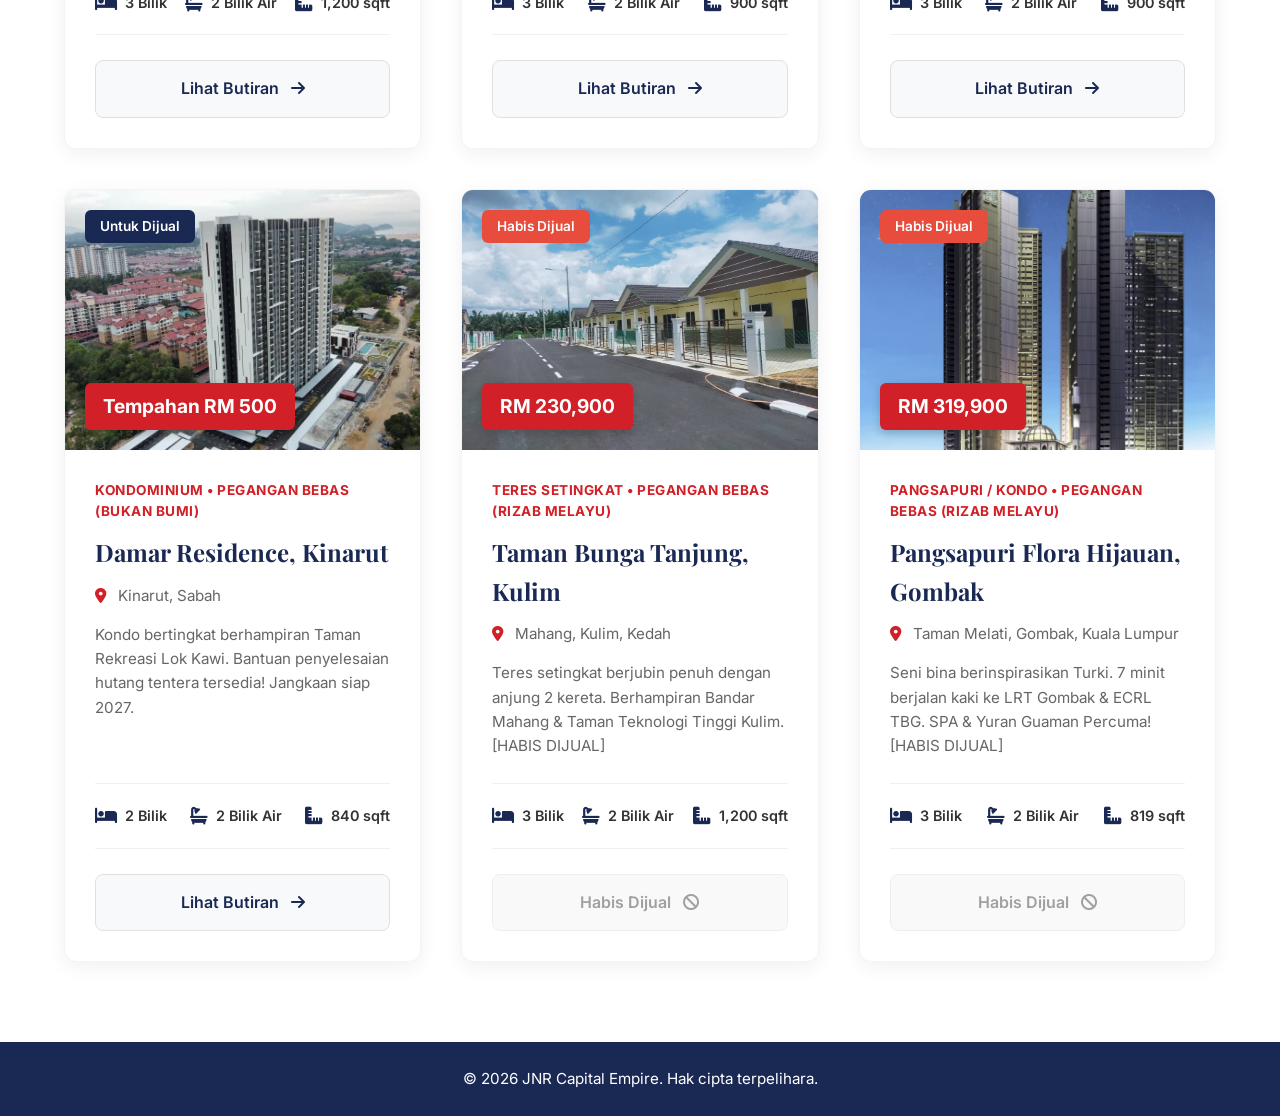
==== commit 497bce08: "Update print statement from 'Hello' to 'Goodbye'" ====
--- a/index.html
+++ b/index.html
@@ -1,9 +1,10 @@
 <!DOCTYPE html>
-<html lang="en">
+<html lang="ms">
 <head>
     <meta charset="UTF-8">
     <meta name="viewport" content="width=device-width, initial-scale=1.0">
-    <title>JNR Capital - Affordable Real Estate Properties</title>
+    <title>JNR Capital - Rumah Idaman Mampu Milik</title>
+    
     <link rel="preconnect" href="https://fonts.googleapis.com">
     <link rel="preconnect" href="https://fonts.gstatic.com" crossorigin>
     <link href="https://fonts.googleapis.com/css2?family=Great+Vibes&family=Inter:wght@400;500;600;700&family=Playfair+Display:wght@400;600;700&display=swap" rel="stylesheet">
@@ -14,33 +15,36 @@
 
     <nav class="custom-navbar">
         <div class="nav-left">
-            <a href="about.html">About</a>
-            <a href="services.html">Services</a>
+            <a href="about.html">Mengenai Kami</a>
+            <a href="services.html">Perkhidmatan</a>
         </div>
         <div class="nav-center">
             <a href="index.html">
-                <img src="logo.png" alt="JNR Capital Logo" class="brand-logo">
+                <img src="logo.png" alt="Logo JNR Capital" class="brand-logo">
             </a>
         </div>
         <div class="nav-right">
             <a href="portfolio.html">Portfolio</a>
-            <a href="insights.html">Insights</a>
-            <a href="contact.html">Contact</a>
+            <a href="insights.html">Wawasan</a>
+            <a href="contact.html">Hubungi</a>
+            <div class="lang-switch">
+                <a href="#">EN</a> | <a href="#" class="active">BM</a>
+            </div>
         </div>
     </nav>
 
     <section class="hero-section">
         <div class="hero-content">
             <h1 class="hero-title">
-                Find Your Affordable<br>Dream Home Today
-                <span class="cursive-accent">in Malaysia</span>
+                Cari Rumah Idaman Mampu Milik Anda Hari Ini
+                <span class="cursive-accent">di Malaysia</span>
             </h1>
 
             <div class="search-container">
                 <form class="search-form" id="searchForm">
                     <div class="input-group">
-                        <select id="filterLocation" aria-label="Location (All States)">
-                            <option value="all" selected>Location (All States)</option>
+                        <select id="filterLocation" aria-label="Lokasi (Semua Negeri)">
+                            <option value="all" selected>Lokasi (Semua Negeri)</option>
                             <option value="kuala-lumpur">Kuala Lumpur</option>
                             <option value="selangor">Selangor</option>
                             <option value="johor">Johor</option>
@@ -54,43 +58,43 @@
                     </div>
                     
                     <div class="input-group divider">
-                        <select id="filterType" aria-label="Property Type">
-                            <option value="all" selected>Property Type (All)</option>
-                            <option value="house">House</option>
-                            <option value="apartment">Apartment</option>
-                            <option value="condo">Condo</option>
-                            <option value="land">Land</option>
+                        <select id="filterType" aria-label="Jenis Hartanah">
+                            <option value="all" selected>Jenis Hartanah (Semua)</option>
+                            <option value="house">Rumah</option>
+                            <option value="apartment">Pangsapuri</option>
+                            <option value="condo">Kondominium</option>
+                            <option value="land">Tanah</option>
                         </select>
                     </div>
 
                     <div class="input-group divider">
-                        <select id="filterBudget" aria-label="Budget">
-                            <option value="all" selected>Budget (All)</option>
-                            <option value="under250k">Below RM 250,000</option>
+                        <select id="filterBudget" aria-label="Bajet">
+                            <option value="all" selected>Bajet (Semua)</option>
+                            <option value="under250k">Bawah RM 250,000</option>
                             <option value="250k-300k">RM 250,000 – RM 300,000</option>
-                            <option value="above300k">Above RM 300,000</option>
+                            <option value="above300k">Atas RM 300,000</option>
                         </select>
                     </div>
 
                     <button type="submit" class="search-btn">
-                        <i class="fas fa-search"></i> SEARCH
+                        <i class="fas fa-search"></i> CARI
                     </button>
                 </form>
             </div>
 
             <div class="hero-stats">
-                <span><span class="dot">&bull;</span> 500+ AFFORDABLE HOMES</span>
-                <span><span class="dot">&bull;</span> RM 150 MILLION+ IN SALES</span>
-                <span><span class="dot">&bull;</span> 1,000+ SATISFIED MALAYSIANS</span>
+                <span><span class="dot">&bull;</span> 500+ RUMAH MAMPU MILIK</span>
+                <span><span class="dot">&bull;</span> RM 150 JUTA+ DALAM JUALAN</span>
+                <span><span class="dot">&bull;</span> 1,000+ RAKYAT MALAYSIA BERPUAS HATI</span>
             </div>
         </div>
     </section>
 
     <section class="properties-section" id="properties">
         <div class="section-header">
-            <span class="section-subtitle">EXCLUSIVE OPPORTUNITIES</span>
-            <h2 class="section-title">Featured Real Estate Properties</h2>
-            <p class="section-desc">Explore our hand-picked selection of affordable housing and investment properties across Malaysia.</p>
+            <span class="section-subtitle">PELUANG EKSKLUSIF</span>
+            <h2 class="section-title">Hartanah Pilihan</h2>
+            <p class="section-desc">Terokai pilihan perumahan mampu milik dan hartanah pelaburan pilihan kami di seluruh Malaysia.</p>
         </div>
 
         <div class="properties-grid" id="propertiesGrid">
@@ -100,20 +104,20 @@
                     <a href="property.html?id=lekir-batu-7">
                         <img src="photo_2026-08-05_14-56-18.jpg" alt="Taman Seri Lekir Batu 7 Perak">
                     </a>
-                    <span class="property-badge sale">For Sale</span>
+                    <span class="property-badge sale">Untuk Dijual</span>
                     <span class="property-price">RM 230,800</span>
                 </div>
                 <div class="property-info">
-                    <span class="property-type">Single-Storey Terrace &bull; Freehold (Malay Reserve)</span>
+                    <span class="property-type">Teres Setingkat &bull; Pegangan Bebas (Rizab Melayu)</span>
                     <h3 class="property-title"><a href="property.html?id=lekir-batu-7">Taman Seri Lekir, Batu 7</a></h3>
                     <p class="property-location"><i class="fas fa-map-marker-alt"></i> Lekir, Perak</p>
-                    <p class="property-summary">Ready to move in! RM10k Rebate &amp; RM100 Booking Fee only. 64 Terrace &amp; 8 Semi-D units available.</p>
-                    <div class="property-specs">
-                        <span><i class="fas fa-bed"></i> 3 Beds</span>
-                        <span><i class="fas fa-bath"></i> 2 Baths</span>
+                    <p class="property-summary">Sedia untuk didiami! Rebat RM10k &amp; Yuran Tempahan RM100 sahaja. 64 unit Teres &amp; 8 unit Semi-D sedia ada.</p>
+                    <div class="property-specs">
+                        <span><i class="fas fa-bed"></i> 3 Bilik</span>
+                        <span><i class="fas fa-bath"></i> 2 Bilik Air</span>
                         <span><i class="fas fa-ruler-combined"></i> 960 sqft</span>
                     </div>
-                    <a href="property.html?id=lekir-batu-7" class="property-btn">View Details <i class="fas fa-arrow-right"></i></a>
+                    <a href="property.html?id=lekir-batu-7" class="property-btn">Lihat Butiran <i class="fas fa-arrow-right"></i></a>
                 </div>
             </div>
             
@@ -122,64 +126,64 @@
                     <a href="property.html?id=taman-karisma">
                         <img src="photo_2026-07-30_15-37-46.jpg" alt="Taman Karisma Lekir Perak">
                     </a>
-                    <span class="property-badge sale">For Sale</span>
+                    <span class="property-badge sale">Untuk Dijual</span>
                     <span class="property-price">RM 325,000</span>
                 </div>
                 <div class="property-info">
-                    <span class="property-type">Single-Storey Semi-D &bull; Freehold</span>
+                    <span class="property-type">Semi-D Setingkat &bull; Pegangan Bebas</span>
                     <h3 class="property-title"><a href="property.html?id=taman-karisma">Taman Karisma, Lekir Perak</a></h3>
                     <p class="property-location"><i class="fas fa-map-marker-alt"></i> Lekir, Perak</p>
-                    <p class="property-summary">New project of 26 Semi-D units. FREE Booking Fee &amp; RM90k Rebate! Expected completion End 2026.</p>
-                    <div class="property-specs">
-                        <span><i class="fas fa-bed"></i> 4 Beds</span>
-                        <span><i class="fas fa-bath"></i> 2 Baths</span>
+                    <p class="property-summary">Projek baharu 26 unit Semi-D. Yuran Tempahan PERCUMA &amp; Rebat RM90k! Jangkaan siap Akhir 2026.</p>
+                    <div class="property-specs">
+                        <span><i class="fas fa-bed"></i> 4 Bilik</span>
+                        <span><i class="fas fa-bath"></i> 2 Bilik Air</span>
                         <span><i class="fas fa-ruler-combined"></i> 1,125 sqft</span>
                     </div>
-                    <a href="property.html?id=taman-karisma" class="property-btn">View Details <i class="fas fa-arrow-right"></i></a>
+                    <a href="property.html?id=taman-karisma" class="property-btn">Lihat Butiran <i class="fas fa-arrow-right"></i></a>
                 </div>
             </div>
 
             <div class="property-card" data-state="perak" data-type="house" data-price="267000">
                 <div class="property-image">
                     <a href="property.html?id=lekir-sutera">
-                        <img src="photo_2026-07-30_15-57-49.jpg" alt="Taman Lekir Sutera Phase 1 Perak">
-                    </a>
-                    <span class="property-badge sale">For Sale</span>
+                        <img src="photo_2026-07-30_15-57-49.jpg" alt="Taman Lekir Sutera Fasa 1 Perak">
+                    </a>
+                    <span class="property-badge sale">Untuk Dijual</span>
                     <span class="property-price">RM 267,000</span>
                 </div>
                 <div class="property-info">
-                    <span class="property-type">Single-Storey Terrace &bull; Freehold</span>
-                    <h3 class="property-title"><a href="property.html?id=lekir-sutera">Taman Lekir Sutera Phase 1</a></h3>
+                    <span class="property-type">Teres Setingkat &bull; Pegangan Bebas</span>
+                    <h3 class="property-title"><a href="property.html?id=lekir-sutera">Taman Lekir Sutera Fasa 1</a></h3>
                     <p class="property-location"><i class="fas fa-map-marker-alt"></i> Lekir, Perak</p>
-                    <p class="property-summary">Affordable single-storey terrace units. 0% Booking Fee &amp; RM70k markup available! Expected completion Early 2027.</p>
-                    <div class="property-specs">
-                        <span><i class="fas fa-bed"></i> 3 Beds</span>
-                        <span><i class="fas fa-bath"></i> 2 Baths</span>
+                    <p class="property-summary">Unit teres setingkat mampu milik. Yuran Tempahan 0% &amp; markup RM70k tersedia! Jangkaan siap Awal 2027.</p>
+                    <div class="property-specs">
+                        <span><i class="fas fa-bed"></i> 3 Bilik</span>
+                        <span><i class="fas fa-bath"></i> 2 Bilik Air</span>
                         <span><i class="fas fa-ruler-combined"></i> 900 sqft</span>
                     </div>
-                    <a href="property.html?id=lekir-sutera" class="property-btn">View Details <i class="fas fa-arrow-right"></i></a>
+                    <a href="property.html?id=lekir-sutera" class="property-btn">Lihat Butiran <i class="fas fa-arrow-right"></i></a>
                 </div>
             </div>
 
             <div class="property-card" data-state="terengganu" data-type="house" data-price="259900">
                 <div class="property-image">
                     <a href="property.html?id=jertih-terrace">
-                        <img src="photo_2026-07-30_16-21-27.jpg" alt="Jertih Single-Storey Terrace Terengganu">
-                    </a>
-                    <span class="property-badge sale">For Sale</span>
+                        <img src="photo_2026-07-30_16-21-27.jpg" alt="Projek Teres Jertih Terengganu">
+                    </a>
+                    <span class="property-badge sale">Untuk Dijual</span>
                     <span class="property-price">RM 259,900</span>
                 </div>
                 <div class="property-info">
-                    <span class="property-type">Single-Storey Terrace &bull; Freehold</span>
-                    <h3 class="property-title"><a href="property.html?id=jertih-terrace">Jertih Terrace Project</a></h3>
+                    <span class="property-type">Teres Setingkat &bull; Pegangan Bebas</span>
+                    <h3 class="property-title"><a href="property.html?id=jertih-terrace">Projek Teres Jertih</a></h3>
                     <p class="property-location"><i class="fas fa-map-marker-alt"></i> Jertih, Besut, Terengganu</p>
-                    <p class="property-summary">Extra-long 22'x90' lot! FREE Booking Fee &amp; RM95k Rebate (SPA RM354,900). Limited to 17 exclusive units only.</p>
-                    <div class="property-specs">
-                        <span><i class="fas fa-bed"></i> 3 Beds</span>
-                        <span><i class="fas fa-bath"></i> 2 Baths</span>
+                    <p class="property-summary">Lot ekstra panjang 22'x90'! Yuran Tempahan PERCUMA &amp; Rebat RM95k (SPA RM354,900). Terhad kepada 17 unit eksklusif sahaja.</p>
+                    <div class="property-specs">
+                        <span><i class="fas fa-bed"></i> 3 Bilik</span>
+                        <span><i class="fas fa-bath"></i> 2 Bilik Air</span>
                         <span><i class="fas fa-ruler-combined"></i> 880 sqft</span>
                     </div>
-                    <a href="property.html?id=jertih-terrace" class="property-btn">View Details <i class="fas fa-arrow-right"></i></a>
+                    <a href="property.html?id=jertih-terrace" class="property-btn">Lihat Butiran <i class="fas fa-arrow-right"></i></a>
                 </div>
             </div>
 
@@ -188,20 +192,20 @@
                     <a href="property.html?id=bunga-mas">
                         <img src="photo_2026-07-31_12-07-29.jpg" alt="Taman Bunga Mas Pasir Mas Kelantan">
                     </a>
-                    <span class="property-badge sale">For Sale</span>
+                    <span class="property-badge sale">Untuk Dijual</span>
                     <span class="property-price">RM 228,000</span>
                 </div>
                 <div class="property-info">
-                    <span class="property-type">Single-Storey Terrace &bull; Freehold</span>
+                    <span class="property-type">Teres Setingkat &bull; Pegangan Bebas</span>
                     <h3 class="property-title"><a href="property.html?id=bunga-mas">Taman Bunga Mas, Pasir Mas</a></h3>
                     <p class="property-location"><i class="fas fa-map-marker-alt"></i> Pasir Mas, Kelantan</p>
-                    <p class="property-summary">312 Single-Storey Terrace units. 0% Booking Fee, RM80k Rebate &amp; FREE Legal Fees! Completed July 2026.</p>
-                    <div class="property-specs">
-                        <span><i class="fas fa-bed"></i> 3 Beds</span>
-                        <span><i class="fas fa-bath"></i> 2 Baths</span>
+                    <p class="property-summary">312 unit Teres Setingkat. Yuran Tempahan 0%, Rebat RM80k &amp; Yuran Guaman PERCUMA! Siap Julai 2026.</p>
+                    <div class="property-specs">
+                        <span><i class="fas fa-bed"></i> 3 Bilik</span>
+                        <span><i class="fas fa-bath"></i> 2 Bilik Air</span>
                         <span><i class="fas fa-ruler-combined"></i> 1,134 sqft</span>
                     </div>
-                    <a href="property.html?id=bunga-mas" class="property-btn">View Details <i class="fas fa-arrow-right"></i></a>
+                    <a href="property.html?id=bunga-mas" class="property-btn">Lihat Butiran <i class="fas fa-arrow-right"></i></a>
                 </div>
             </div>
 
@@ -210,20 +214,20 @@
                     <a href="property.html?id=lyra-lumiere">
                         <img src="photo_2026-07-31_12-32-43.jpg" alt="Lyra @ La Lumiere Kulai Johor">
                     </a>
-                    <span class="property-badge sale">For Sale</span>
+                    <span class="property-badge sale">Untuk Dijual</span>
                     <span class="property-price">RM 320,000</span>
                 </div>
                 <div class="property-info">
-                    <span class="property-type">Single-Storey Terrace &bull; Freehold</span>
+                    <span class="property-type">Teres Setingkat &bull; Pegangan Bebas</span>
                     <h3 class="property-title"><a href="property.html?id=lyra-lumiere">Lyra @ La Lumiere, Kulai</a></h3>
                     <p class="property-location"><i class="fas fa-map-marker-alt"></i> Kulai, Johor</p>
-                    <p class="property-summary">Freehold single-storey terrace units. Up to RM58k Rebate &amp; RM300 Booking Fee only! Expected completion 2028.</p>
-                    <div class="property-specs">
-                        <span><i class="fas fa-bed"></i> 3 Beds</span>
-                        <span><i class="fas fa-bath"></i> 2 Baths</span>
+                    <p class="property-summary">Unit teres setingkat pegangan bebas. Rebat sehingga RM58k &amp; Yuran Tempahan RM300 sahaja! Jangkaan siap 2028.</p>
+                    <div class="property-specs">
+                        <span><i class="fas fa-bed"></i> 3 Bilik</span>
+                        <span><i class="fas fa-bath"></i> 2 Bilik Air</span>
                         <span><i class="fas fa-ruler-combined"></i> 900 sqft</span>
                     </div>
-                    <a href="property.html?id=lyra-lumiere" class="property-btn">View Details <i class="fas fa-arrow-right"></i></a>
+                    <a href="property.html?id=lyra-lumiere" class="property-btn">Lihat Butiran <i class="fas fa-arrow-right"></i></a>
                 </div>
             </div>
 
@@ -232,20 +236,20 @@
                     <a href="property.html?id=taman-nilam">
                         <img src="photo_2026-07-31_14-56-38.jpg" alt="Taman Nilam Chengkau Rembau Negeri Sembilan">
                     </a>
-                    <span class="property-badge sale">For Sale</span>
+                    <span class="property-badge sale">Untuk Dijual</span>
                     <span class="property-price">RM 319,000</span>
                 </div>
                 <div class="property-info">
-                    <span class="property-type">Single-Storey Terrace &bull; Freehold</span>
+                    <span class="property-type">Teres Setingkat &bull; Pegangan Bebas</span>
                     <h3 class="property-title"><a href="property.html?id=taman-nilam">Taman Nilam, Chengkau Rembau</a></h3>
                     <p class="property-location"><i class="fas fa-map-marker-alt"></i> Rembau, Negeri Sembilan</p>
-                    <p class="property-summary">Spacious 20'x80' single-storey terrace. RM0 Booking Fee &amp; up to RM56k Rebate! Expected completion Mid 2026.</p>
-                    <div class="property-specs">
-                        <span><i class="fas fa-bed"></i> 3 Beds</span>
-                        <span><i class="fas fa-bath"></i> 2 Baths</span>
+                    <p class="property-summary">Teres setingkat luas 20'x80'. Yuran Tempahan RM0 &amp; Rebat sehingga RM56k! Jangkaan siap Pertengahan 2026.</p>
+                    <div class="property-specs">
+                        <span><i class="fas fa-bed"></i> 3 Bilik</span>
+                        <span><i class="fas fa-bath"></i> 2 Bilik Air</span>
                         <span><i class="fas fa-ruler-combined"></i> 1,200 sqft</span>
                     </div>
-                    <a href="property.html?id=taman-nilam" class="property-btn">View Details <i class="fas fa-arrow-right"></i></a>
+                    <a href="property.html?id=taman-nilam" class="property-btn">Lihat Butiran <i class="fas fa-arrow-right"></i></a>
                 </div>
             </div>
 
@@ -254,20 +258,20 @@
                     <a href="property.html?id=lagenda-ardea">
                         <img src="image_6932b1.jpg" alt="Lagenda Ardea Bernam Jaya Selangor">
                     </a>
-                    <span class="property-badge sale">For Sale</span>
+                    <span class="property-badge sale">Untuk Dijual</span>
                     <span class="property-price">RM 257,300</span>
                 </div>
                 <div class="property-info">
-                    <span class="property-type">Single-Storey Terrace &bull; Affordable Housing</span>
+                    <span class="property-type">Teres Setingkat &bull; Perumahan Mampu Milik</span>
                     <h3 class="property-title"><a href="property.html?id=lagenda-ardea">Lagenda Ardea, Bernam Jaya</a></h3>
                     <p class="property-location"><i class="fas fa-map-marker-alt"></i> Bernam Jaya, Selangor</p>
-                    <p class="property-summary">Affordable single-storey terrace in Selangor! RM28.6k Rebate &amp; RM100 Booking Fee (Refundable). Near UPSI.</p>
-                    <div class="property-specs">
-                        <span><i class="fas fa-bed"></i> 3 Beds</span>
-                        <span><i class="fas fa-bath"></i> 2 Baths</span>
+                    <p class="property-summary">Teres setingkat mampu milik di Selangor! Rebat RM28.6k &amp; Yuran Tempahan RM100 (Boleh dipulangkan). Berhampiran UPSI.</p>
+                    <div class="property-specs">
+                        <span><i class="fas fa-bed"></i> 3 Bilik</span>
+                        <span><i class="fas fa-bath"></i> 2 Bilik Air</span>
                         <span><i class="fas fa-ruler-combined"></i> 900 sqft</span>
                     </div>
-                    <a href="property.html?id=lagenda-ardea" class="property-btn">View Details <i class="fas fa-arrow-right"></i></a>
+                    <a href="property.html?id=lagenda-ardea" class="property-btn">Lihat Butiran <i class="fas fa-arrow-right"></i></a>
                 </div>
             </div>
 
@@ -276,20 +280,20 @@
                     <a href="property.html?id=lagenda-mersing">
                         <img src="photo_2026-07-31_15-22-37.jpg" alt="Lagenda Mersing Johor">
                     </a>
-                    <span class="property-badge sale">For Sale</span>
+                    <span class="property-badge sale">Untuk Dijual</span>
                     <span class="property-price">RM 233,000</span>
                 </div>
                 <div class="property-info">
-                    <span class="property-type">Single-Storey Terrace &bull; Freehold</span>
+                    <span class="property-type">Teres Setingkat &bull; Pegangan Bebas</span>
                     <h3 class="property-title"><a href="property.html?id=lagenda-mersing">Lagenda Mersing, Johor</a></h3>
                     <p class="property-location"><i class="fas fa-map-marker-alt"></i> Mersing, Johor</p>
-                    <p class="property-summary">422-hectare township with football field &amp; cycling track. Up to RM30k Rebate &amp; RM300 Booking Fee! Completion 2028.</p>
-                    <div class="property-specs">
-                        <span><i class="fas fa-bed"></i> 3 Beds</span>
-                        <span><i class="fas fa-bath"></i> 2 Baths</span>
+                    <p class="property-summary">Perbandaran 422 hektar dengan padang bola &amp; trek berbasikal. Rebat sehingga RM30k &amp; Yuran Tempahan RM300! Siap 2028.</p>
+                    <div class="property-specs">
+                        <span><i class="fas fa-bed"></i> 3 Bilik</span>
+                        <span><i class="fas fa-bath"></i> 2 Bilik Air</span>
                         <span><i class="fas fa-ruler-combined"></i> 900 sqft</span>
                     </div>
-                    <a href="property.html?id=lagenda-mersing" class="property-btn">View Details <i class="fas fa-arrow-right"></i></a>
+                    <a href="property.html?id=lagenda-mersing" class="property-btn">Lihat Butiran <i class="fas fa-arrow-right"></i></a>
                 </div>
             </div>
 
@@ -298,20 +302,20 @@
                     <a href="property.html?id=damar-residence">
                         <img src="photo_2026-07-31_15-41-30.jpg" alt="Damar Residence Kinarut Sabah">
                     </a>
-                    <span class="property-badge sale">For Sale</span>
-                    <span class="property-price">RM 500 Booking</span>
-                </div>
-                <div class="property-info">
-                    <span class="property-type">Condominium &bull; Freehold (Non-Bumi)</span>
+                    <span class="property-badge sale">Untuk Dijual</span>
+                    <span class="property-price">Tempahan RM 500</span>
+                </div>
+                <div class="property-info">
+                    <span class="property-type">Kondominium &bull; Pegangan Bebas (Bukan Bumi)</span>
                     <h3 class="property-title"><a href="property.html?id=damar-residence">Damar Residence, Kinarut</a></h3>
                     <p class="property-location"><i class="fas fa-map-marker-alt"></i> Kinarut, Sabah</p>
-                    <p class="property-summary">High-rise condo near Lok Kawi Recreational Park. Military debt settlement assistance available! Expected completion 2027.</p>
-                    <div class="property-specs">
-                        <span><i class="fas fa-bed"></i> 2 Beds</span>
-                        <span><i class="fas fa-bath"></i> 2 Baths</span>
+                    <p class="property-summary">Kondo bertingkat berhampiran Taman Rekreasi Lok Kawi. Bantuan penyelesaian hutang tentera tersedia! Jangkaan siap 2027.</p>
+                    <div class="property-specs">
+                        <span><i class="fas fa-bed"></i> 2 Bilik</span>
+                        <span><i class="fas fa-bath"></i> 2 Bilik Air</span>
                         <span><i class="fas fa-ruler-combined"></i> 840 sqft</span>
                     </div>
-                    <a href="property.html?id=damar-residence" class="property-btn">View Details <i class="fas fa-arrow-right"></i></a>
+                    <a href="property.html?id=damar-residence" class="property-btn">Lihat Butiran <i class="fas fa-arrow-right"></i></a>
                 </div>
             </div>
 
@@ -320,20 +324,20 @@
                     <a href="#">
                         <img src="photo_2026-07-31_15-51-54.jpg" alt="Taman Bunga Tanjung Mahang Kulim Kedah">
                     </a>
-                    <span class="property-badge sold">Sold Out</span>
+                    <span class="property-badge sold">Habis Dijual</span>
                     <span class="property-price">RM 230,900</span>
                 </div>
                 <div class="property-info">
-                    <span class="property-type">Single-Storey Terrace &bull; Freehold (Malay Reserve)</span>
+                    <span class="property-type">Teres Setingkat &bull; Pegangan Bebas (Rizab Melayu)</span>
                     <h3 class="property-title"><a href="#">Taman Bunga Tanjung, Kulim</a></h3>
                     <p class="property-location"><i class="fas fa-map-marker-alt"></i> Mahang, Kulim, Kedah</p>
-                    <p class="property-summary">Fully tiled single-storey terrace with a 2-car porch. Near Mahang Town &amp; Kulim Hi-Tech Park. [SOLD OUT]</p>
-                    <div class="property-specs">
-                        <span><i class="fas fa-bed"></i> 3 Beds</span>
-                        <span><i class="fas fa-bath"></i> 2 Baths</span>
+                    <p class="property-summary">Teres setingkat berjubin penuh dengan anjung 2 kereta. Berhampiran Bandar Mahang &amp; Taman Teknologi Tinggi Kulim. [HABIS DIJUAL]</p>
+                    <div class="property-specs">
+                        <span><i class="fas fa-bed"></i> 3 Bilik</span>
+                        <span><i class="fas fa-bath"></i> 2 Bilik Air</span>
                         <span><i class="fas fa-ruler-combined"></i> 1,200 sqft</span>
                     </div>
-                    <a href="#" class="property-btn sold-btn">Sold Out <i class="fas fa-ban"></i></a>
+                    <a href="#" class="property-btn sold-btn">Habis Dijual <i class="fas fa-ban"></i></a>
                 </div>
             </div>
 
@@ -342,20 +346,20 @@
                     <a href="#">
                         <img src="Residensi flora hijauan is new condo in taman melati Gombak.jpg" alt="Apartment Flora Hijauan Gombak KL">
                     </a>
-                    <span class="property-badge sold">Sold Out</span>
+                    <span class="property-badge sold">Habis Dijual</span>
                     <span class="property-price">RM 319,900</span>
                 </div>
                 <div class="property-info">
-                    <span class="property-type">Apartment / Condo &bull; Freehold (Malay Reserve)</span>
-                    <h3 class="property-title"><a href="#">Apartment Flora Hijauan, Gombak</a></h3>
+                    <span class="property-type">Pangsapuri / Kondo &bull; Pegangan Bebas (Rizab Melayu)</span>
+                    <h3 class="property-title"><a href="#">Pangsapuri Flora Hijauan, Gombak</a></h3>
                     <p class="property-location"><i class="fas fa-map-marker-alt"></i> Taman Melati, Gombak, Kuala Lumpur</p>
-                    <p class="property-summary">Turkish-inspired architecture. 7 mins walk to LRT Gombak &amp; ECRL TBG. Free SPA &amp; Legal Fees! [SOLD OUT]</p>
-                    <div class="property-specs">
-                        <span><i class="fas fa-bed"></i> 3 Beds</span>
-                        <span><i class="fas fa-bath"></i> 2 Baths</span>
+                    <p class="property-summary">Seni bina berinspirasikan Turki. 7 minit berjalan kaki ke LRT Gombak &amp; ECRL TBG. SPA &amp; Yuran Guaman Percuma! [HABIS DIJUAL]</p>
+                    <div class="property-specs">
+                        <span><i class="fas fa-bed"></i> 3 Bilik</span>
+                        <span><i class="fas fa-bath"></i> 2 Bilik Air</span>
                         <span><i class="fas fa-ruler-combined"></i> 819 sqft</span>
                     </div>
-                    <a href="#" class="property-btn sold-btn">Sold Out <i class="fas fa-ban"></i></a>
+                    <a href="#" class="property-btn sold-btn">Habis Dijual <i class="fas fa-ban"></i></a>
                 </div>
             </div>
 
@@ -363,14 +367,14 @@
 
         <div id="noResults" class="no-results" style="display: none;">
             <i class="fas fa-home"></i>
-            <h3>No Properties Found</h3>
-            <p>We couldn't find any properties matching your search filters. Try selecting "All" or choosing another filter.</p>
+            <h3>Tiada Hartanah Ditemui</h3>
+            <p>Kami tidak menemui sebarang hartanah yang sepadan dengan penapis carian anda. Cuba pilih "Semua" atau pilih penapis lain.</p>
         </div>
     </section>
 
     <footer class="simple-footer">
         <div class="footer-content">
-            <p>&copy; 2026 JNR Capital Empire. All rights reserved.</p>
+            <p>&copy; 2026 JNR Capital Empire. Hak cipta terpelihara.</p>
         </div>
     </footer>
 
--- a/style.css
+++ b/style.css
@@ -65,6 +65,7 @@
 .nav-right {
   display: flex;
   justify-content: center;
+  align-items: center;
   gap: 50px;
 }
 
@@ -85,6 +86,25 @@
 .nav-center .brand-logo {
   height: 65px;
   object-fit: contain;
+}
+
+/* Language Switcher */
+.lang-switch {
+  display: flex;
+  align-items: center;
+  gap: 8px;
+  font-weight: 600;
+  color: var(--text-muted);
+}
+
+.lang-switch a {
+  font-size: 0.95rem;
+  color: var(--text-dark);
+}
+
+.lang-switch a.active {
+  color: var(--jnr-red);
+  transform: scale(1.1);
 }
 
 /* =========================================
@@ -103,14 +123,14 @@
 ========================================= */
 .hero-section {
   padding: 100px 5%;
-  background-color: var(--bg-light);
+  background: linear-gradient(rgba(51, 62, 117, 0.85), rgba(51, 62, 117, 0.85)), url('photo_2026-08-07_16-48-45.jpg') center/cover no-repeat;
   text-align: center;
 }
 
 .hero-title {
   font-family: var(--font-heading);
   font-size: 4rem;
-  color: var(--jnr-blue);
+  color: var(--white); 
   line-height: 1.2;
   margin-bottom: 40px;
 }
@@ -133,7 +153,7 @@
   background: var(--white);
   padding: 15px;
   border-radius: 60px;
-  box-shadow: 0 15px 35px rgba(0,0,0,0.06);
+  box-shadow: 0 15px 35px rgba(0,0,0,0.15);
 }
 
 .search-form {
@@ -201,7 +221,7 @@
   font-family: var(--font-base);
   font-weight: 600;
   font-size: 0.95rem;
-  color: var(--text-muted);
+  color: var(--white); 
   letter-spacing: 0.5px;
 }
 
@@ -771,7 +791,7 @@
 }
 
 .btn-outline:hover {
-  background: var(--bg-light);
+  background-color: var(--bg-light);
 }
 
 .agent-disclaimer {
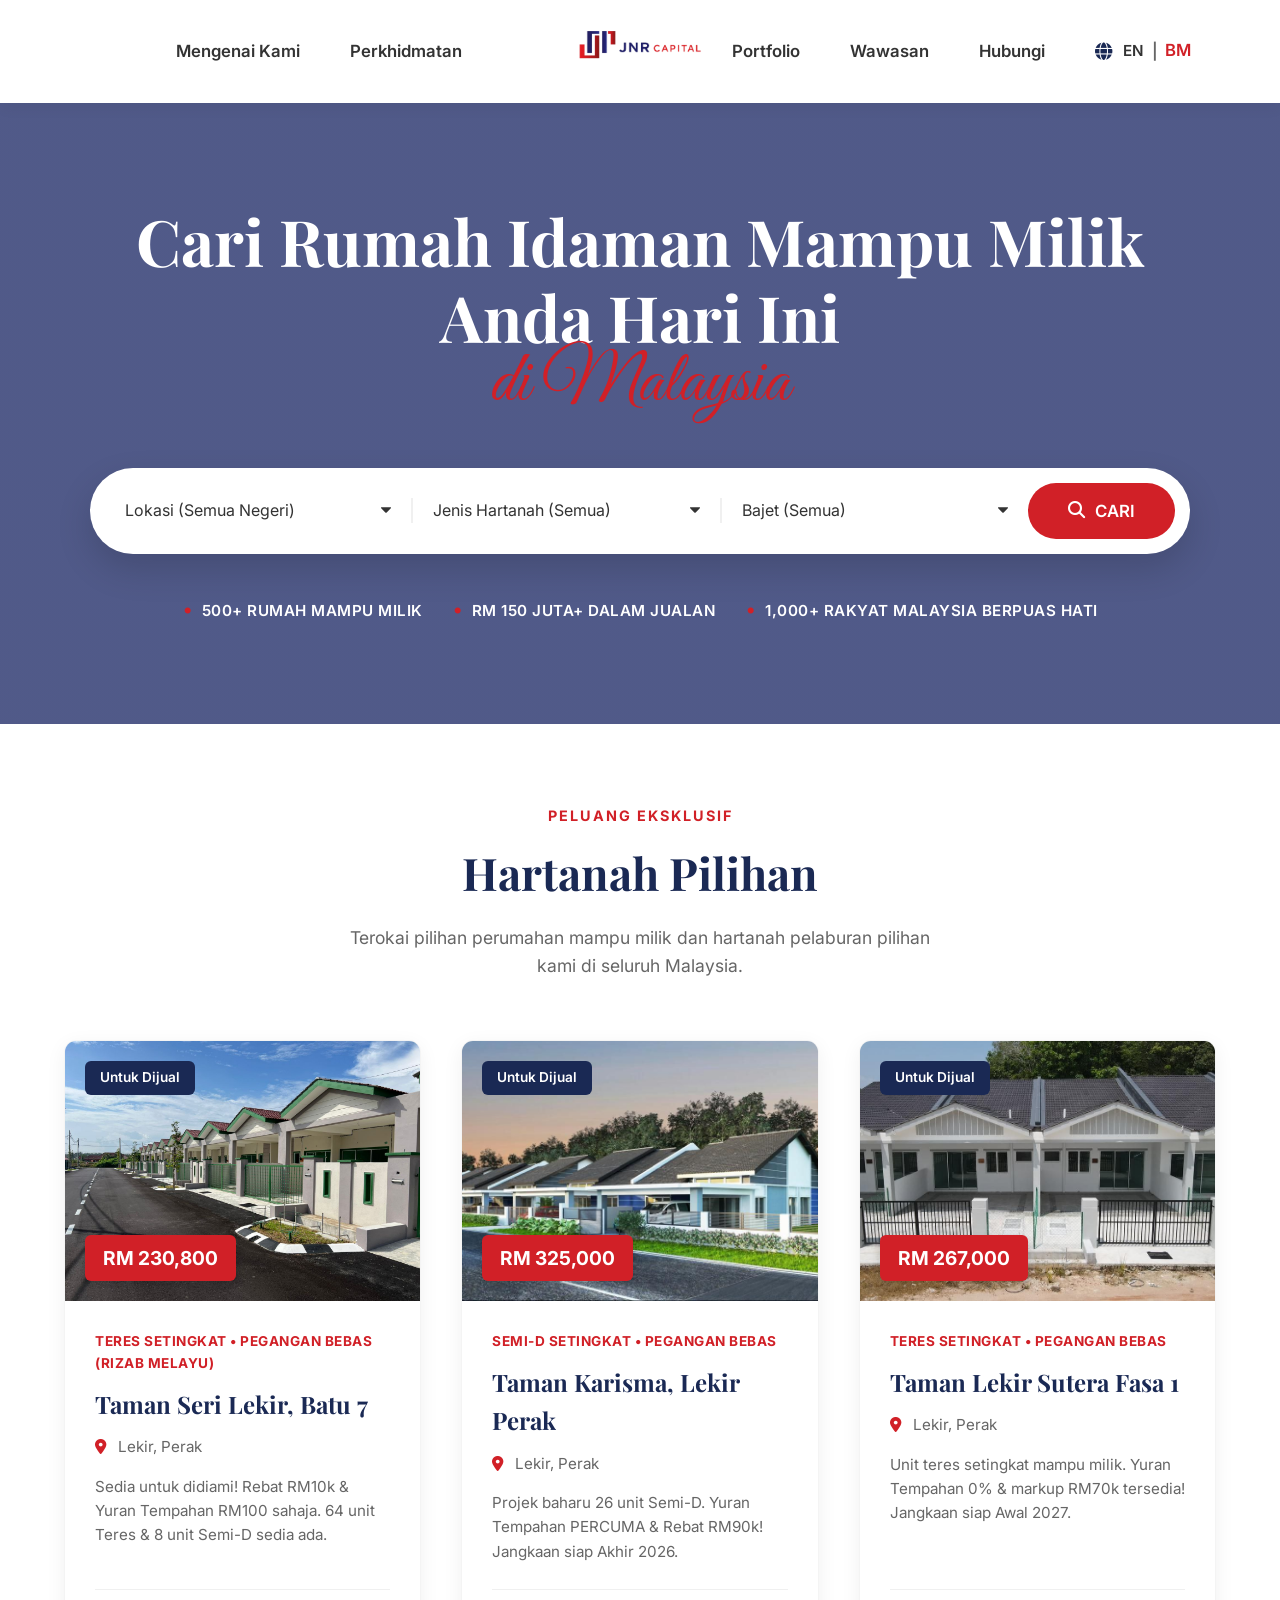
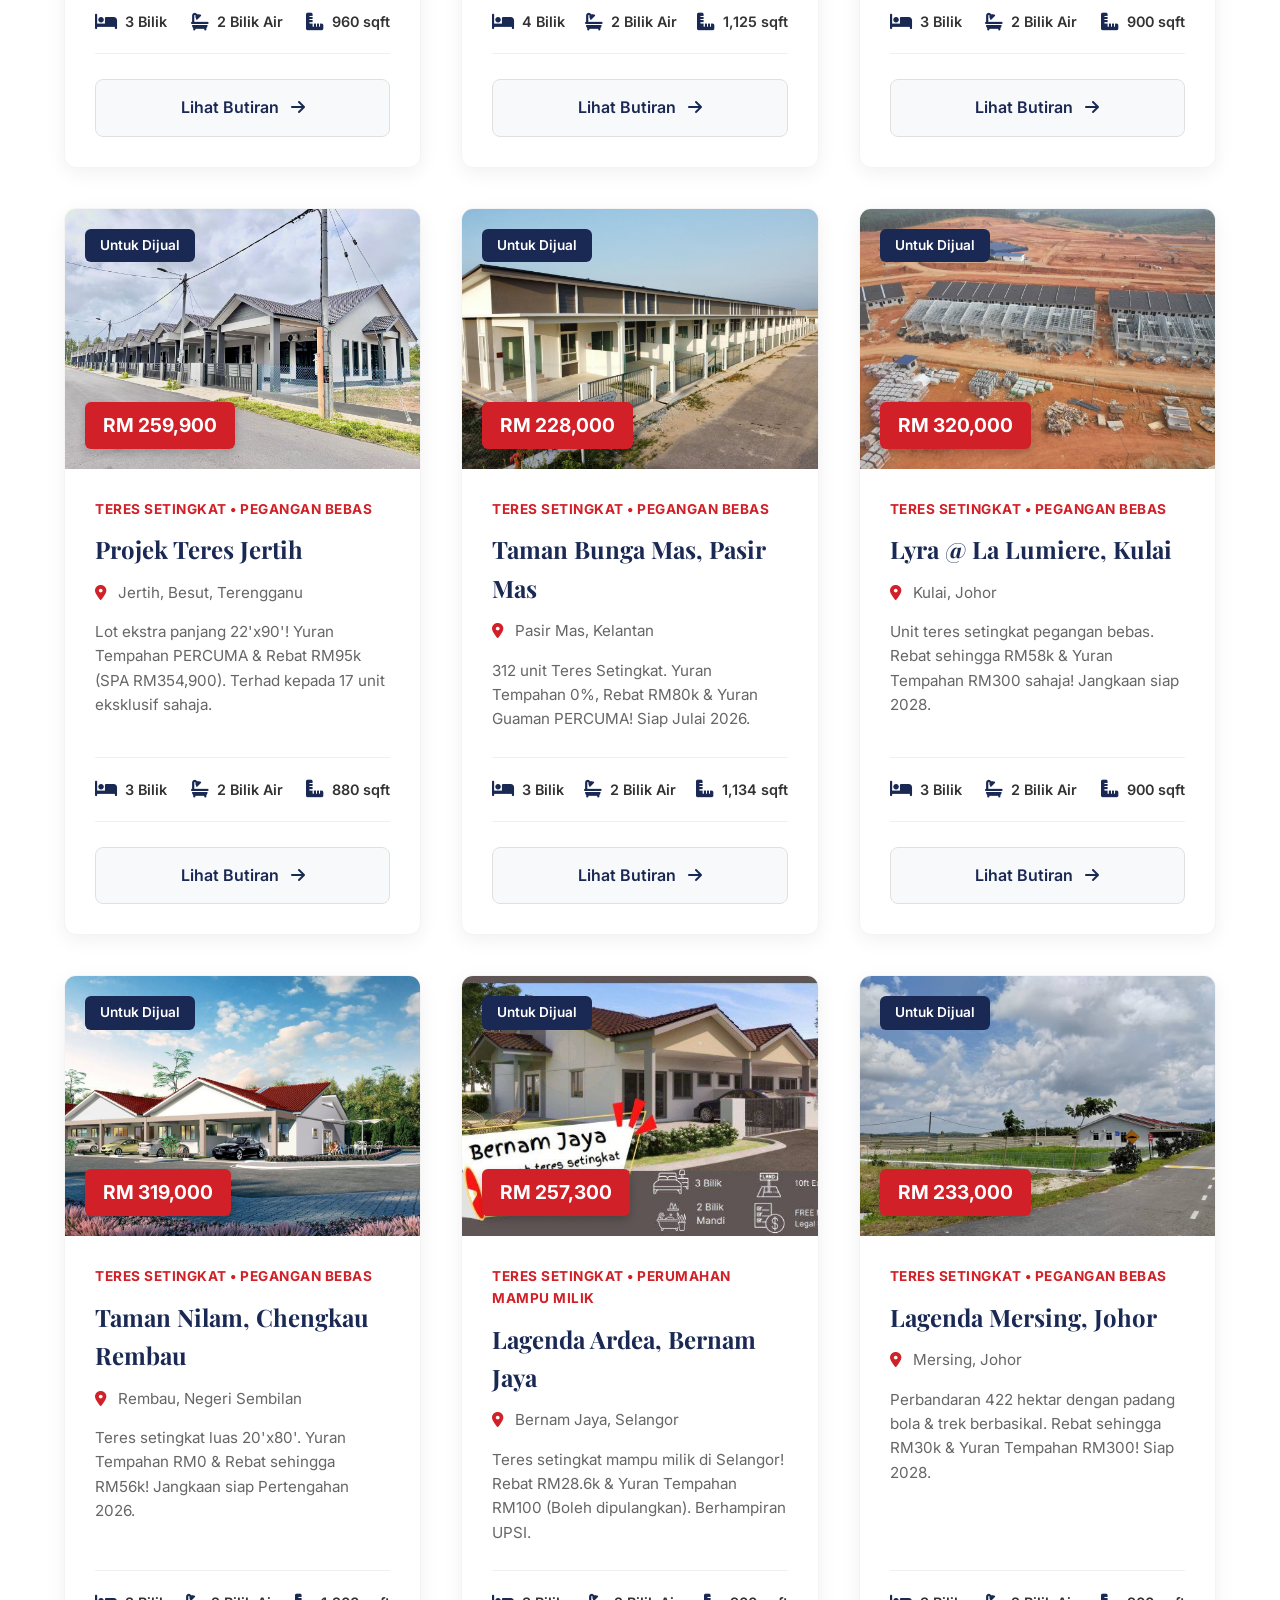
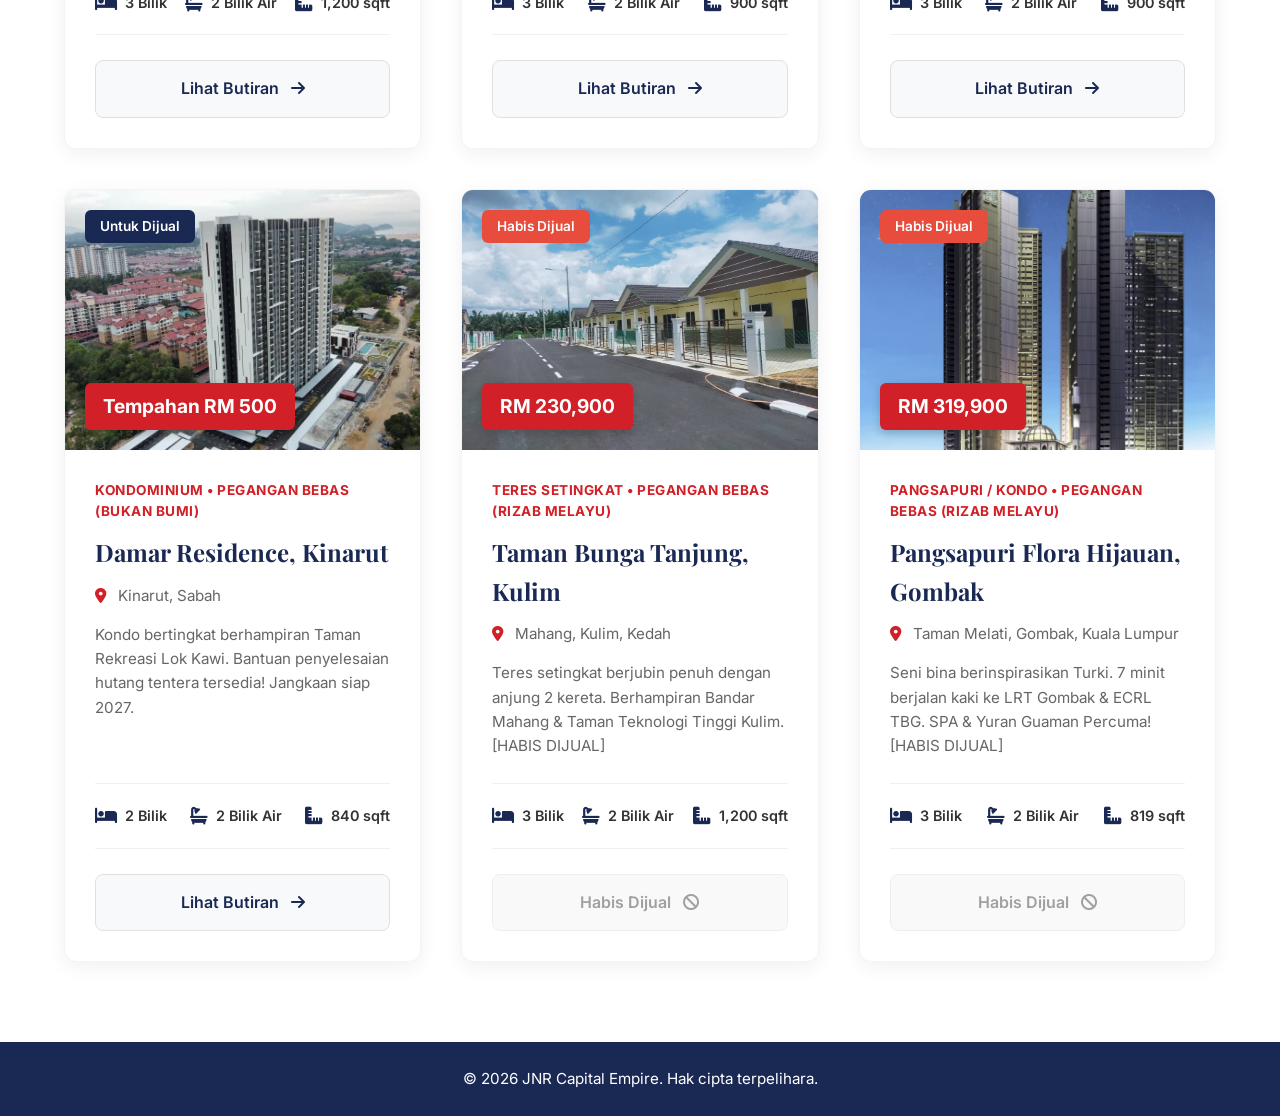
==== commit 0cd51887: "Update index.html" ====
--- a/index.html
+++ b/index.html
@@ -28,7 +28,8 @@
             <a href="insights.html">Wawasan</a>
             <a href="contact.html">Hubungi</a>
             <div class="lang-switch">
-                <a href="#">EN</a> | <a href="#" class="active">BM</a>
+                <i class="fas fa-globe"></i>
+                <a href="index-en.html">EN</a> | <a href="#" class="active">BM</a>
             </div>
         </div>
     </nav>
--- a/style.css
+++ b/style.css
@@ -97,6 +97,12 @@
   color: var(--text-muted);
 }
 
+.lang-switch i {
+  font-size: 1.1rem;
+  color: var(--jnr-blue);
+  margin-right: 2px;
+}
+
 .lang-switch a {
   font-size: 0.95rem;
   color: var(--text-dark);
@@ -791,7 +797,7 @@
 }
 
 .btn-outline:hover {
-  background-color: var(--bg-light);
+  background: var(--bg-light);
 }
 
 .agent-disclaimer {
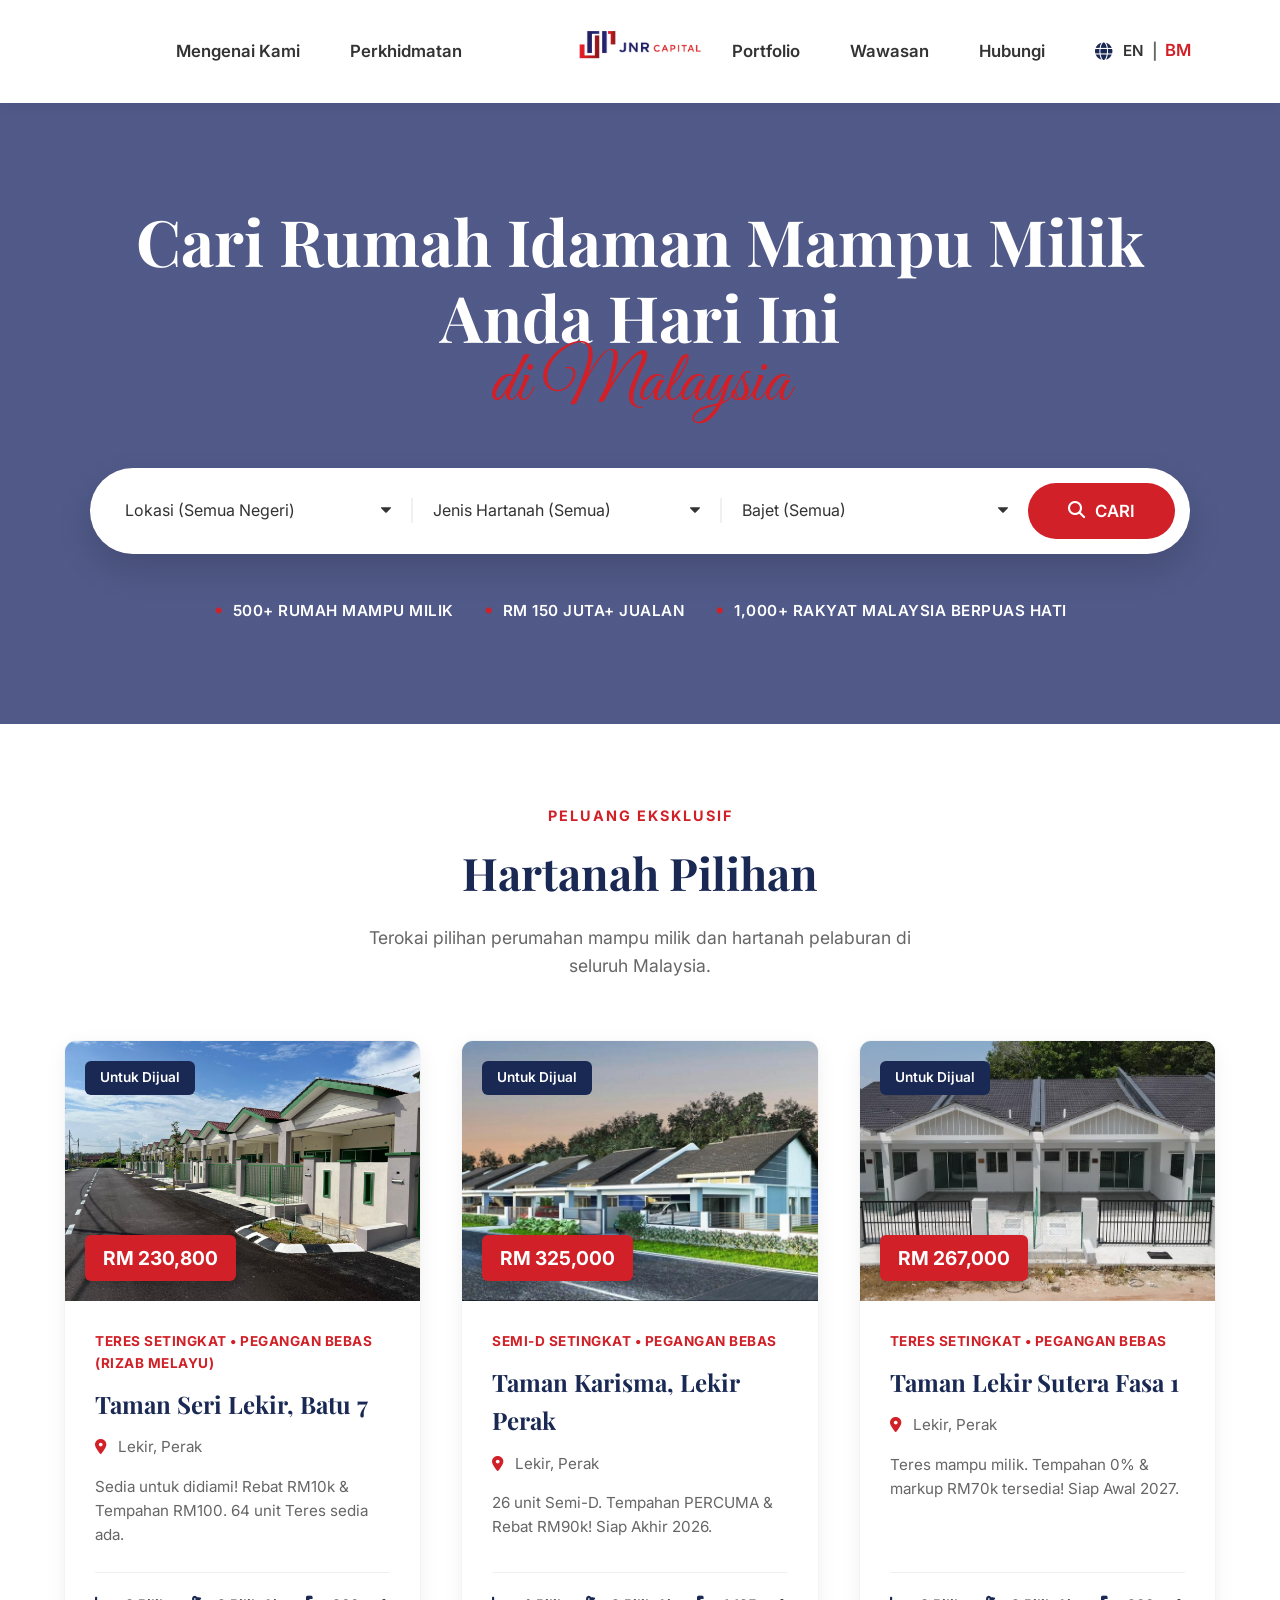
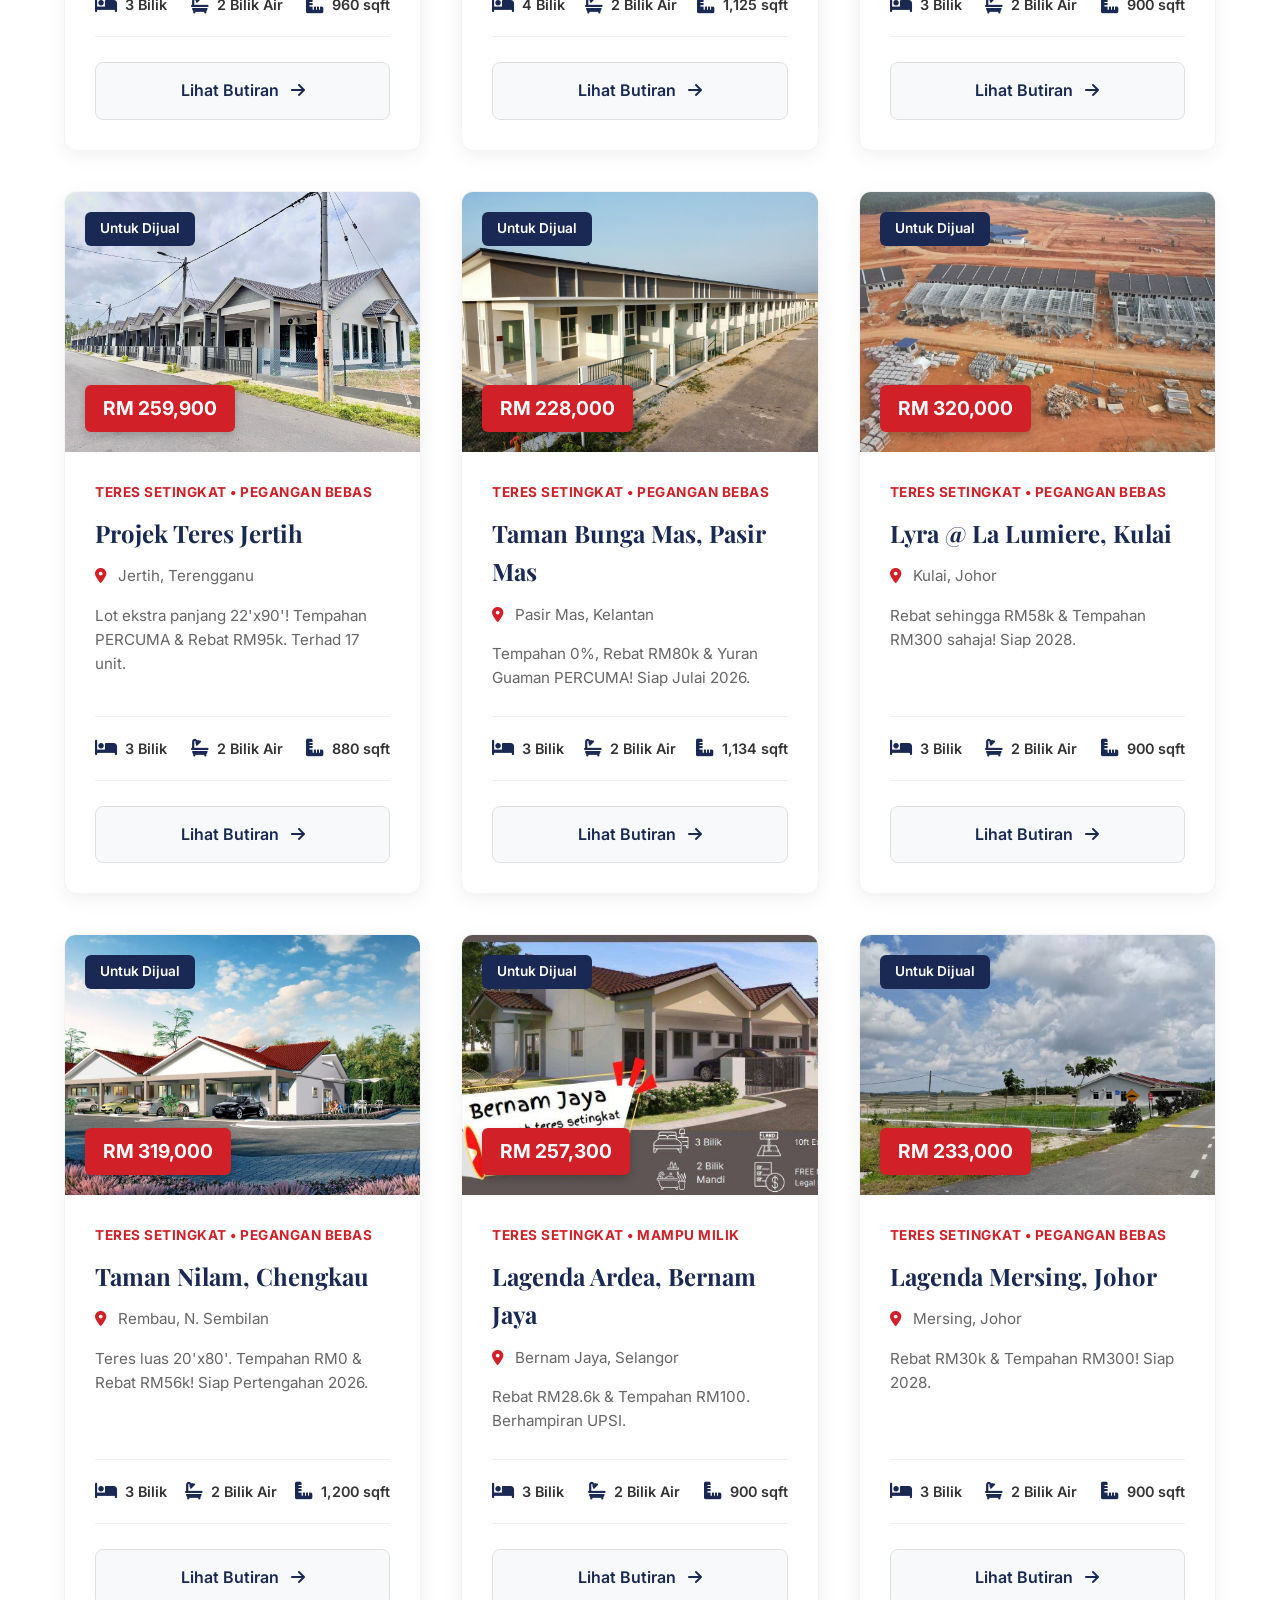
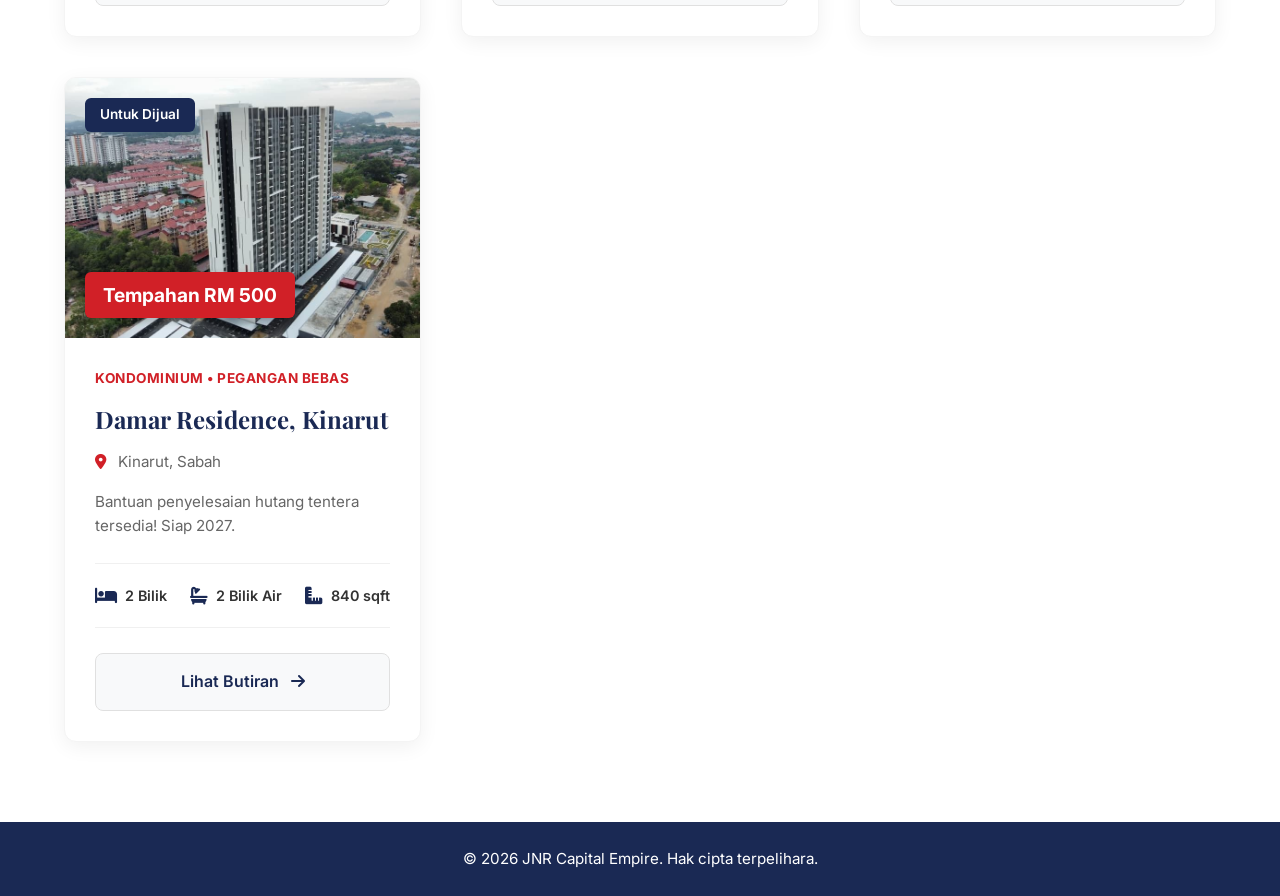
==== commit 7d3b08ec: "Update fmt.Println message from 'Hello' to 'Goodbye'" ====
--- a/index.html
+++ b/index.html
@@ -4,7 +4,6 @@
     <meta charset="UTF-8">
     <meta name="viewport" content="width=device-width, initial-scale=1.0">
     <title>JNR Capital - Rumah Idaman Mampu Milik</title>
-    
     <link rel="preconnect" href="https://fonts.googleapis.com">
     <link rel="preconnect" href="https://fonts.gstatic.com" crossorigin>
     <link href="https://fonts.googleapis.com/css2?family=Great+Vibes&family=Inter:wght@400;500;600;700&family=Playfair+Display:wght@400;600;700&display=swap" rel="stylesheet">
@@ -12,421 +11,183 @@
     <link rel="stylesheet" href="style.css">
 </head>
 <body>
-
     <nav class="custom-navbar">
-        <div class="nav-left">
-            <a href="about.html">Mengenai Kami</a>
-            <a href="services.html">Perkhidmatan</a>
-        </div>
-        <div class="nav-center">
-            <a href="index.html">
-                <img src="logo.png" alt="Logo JNR Capital" class="brand-logo">
-            </a>
-        </div>
+        <div class="nav-left"><a href="about.html">Mengenai Kami</a><a href="services.html">Perkhidmatan</a></div>
+        <div class="nav-center"><a href="index.html"><img src="logo.png" alt="Logo JNR Capital" class="brand-logo"></a></div>
         <div class="nav-right">
-            <a href="portfolio.html">Portfolio</a>
-            <a href="insights.html">Wawasan</a>
-            <a href="contact.html">Hubungi</a>
-            <div class="lang-switch">
-                <i class="fas fa-globe"></i>
-                <a href="index-en.html">EN</a> | <a href="#" class="active">BM</a>
-            </div>
+            <a href="portfolio.html">Portfolio</a><a href="insights.html">Wawasan</a><a href="contact.html">Hubungi</a>
+            <div class="lang-switch"><i class="fas fa-globe"></i><a href="index-en.html">EN</a> | <a href="#" class="active">BM</a></div>
         </div>
     </nav>
-
     <section class="hero-section">
         <div class="hero-content">
-            <h1 class="hero-title">
-                Cari Rumah Idaman Mampu Milik Anda Hari Ini
-                <span class="cursive-accent">di Malaysia</span>
-            </h1>
-
+            <h1 class="hero-title">Cari Rumah Idaman Mampu Milik Anda Hari Ini<span class="cursive-accent">di Malaysia</span></h1>
             <div class="search-container">
                 <form class="search-form" id="searchForm">
                     <div class="input-group">
                         <select id="filterLocation" aria-label="Lokasi (Semua Negeri)">
                             <option value="all" selected>Lokasi (Semua Negeri)</option>
-                            <option value="kuala-lumpur">Kuala Lumpur</option>
-                            <option value="selangor">Selangor</option>
-                            <option value="johor">Johor</option>
-                            <option value="kedah">Kedah</option>
-                            <option value="kelantan">Kelantan</option>
-                            <option value="negeri-sembilan">Negeri Sembilan</option>
-                            <option value="perak">Perak</option>
-                            <option value="sabah">Sabah</option>
-                            <option value="terengganu">Terengganu</option>
+                            <option value="kuala-lumpur">Kuala Lumpur</option><option value="selangor">Selangor</option><option value="johor">Johor</option><option value="kedah">Kedah</option><option value="kelantan">Kelantan</option><option value="negeri-sembilan">Negeri Sembilan</option><option value="perak">Perak</option><option value="sabah">Sabah</option><option value="terengganu">Terengganu</option>
                         </select>
                     </div>
-                    
                     <div class="input-group divider">
                         <select id="filterType" aria-label="Jenis Hartanah">
                             <option value="all" selected>Jenis Hartanah (Semua)</option>
-                            <option value="house">Rumah</option>
-                            <option value="apartment">Pangsapuri</option>
-                            <option value="condo">Kondominium</option>
-                            <option value="land">Tanah</option>
+                            <option value="house">Rumah</option><option value="apartment">Pangsapuri</option><option value="condo">Kondominium</option><option value="land">Tanah</option>
                         </select>
                     </div>
-
                     <div class="input-group divider">
                         <select id="filterBudget" aria-label="Bajet">
                             <option value="all" selected>Bajet (Semua)</option>
-                            <option value="under250k">Bawah RM 250,000</option>
-                            <option value="250k-300k">RM 250,000 – RM 300,000</option>
-                            <option value="above300k">Atas RM 300,000</option>
+                            <option value="under250k">Bawah RM 250,000</option><option value="250k-300k">RM 250,000 – RM 300,000</option><option value="above300k">Atas RM 300,000</option>
                         </select>
                     </div>
-
-                    <button type="submit" class="search-btn">
-                        <i class="fas fa-search"></i> CARI
-                    </button>
+                    <button type="submit" class="search-btn"><i class="fas fa-search"></i> CARI</button>
                 </form>
             </div>
-
             <div class="hero-stats">
                 <span><span class="dot">&bull;</span> 500+ RUMAH MAMPU MILIK</span>
-                <span><span class="dot">&bull;</span> RM 150 JUTA+ DALAM JUALAN</span>
+                <span><span class="dot">&bull;</span> RM 150 JUTA+ JUALAN</span>
                 <span><span class="dot">&bull;</span> 1,000+ RAKYAT MALAYSIA BERPUAS HATI</span>
             </div>
         </div>
     </section>
-
     <section class="properties-section" id="properties">
         <div class="section-header">
             <span class="section-subtitle">PELUANG EKSKLUSIF</span>
             <h2 class="section-title">Hartanah Pilihan</h2>
-            <p class="section-desc">Terokai pilihan perumahan mampu milik dan hartanah pelaburan pilihan kami di seluruh Malaysia.</p>
+            <p class="section-desc">Terokai pilihan perumahan mampu milik dan hartanah pelaburan di seluruh Malaysia.</p>
         </div>
-
         <div class="properties-grid" id="propertiesGrid">
-
             <div class="property-card" data-state="perak" data-type="house" data-price="230800">
-                <div class="property-image">
-                    <a href="property.html?id=lekir-batu-7">
-                        <img src="photo_2026-08-05_14-56-18.jpg" alt="Taman Seri Lekir Batu 7 Perak">
-                    </a>
-                    <span class="property-badge sale">Untuk Dijual</span>
-                    <span class="property-price">RM 230,800</span>
-                </div>
+                <div class="property-image"><a href="property.html?id=lekir-batu-7"><img src="photo_2026-08-05_14-56-18.jpg" alt="Taman Seri Lekir Batu 7 Perak"></a><span class="property-badge sale">Untuk Dijual</span><span class="property-price">RM 230,800</span></div>
                 <div class="property-info">
                     <span class="property-type">Teres Setingkat &bull; Pegangan Bebas (Rizab Melayu)</span>
                     <h3 class="property-title"><a href="property.html?id=lekir-batu-7">Taman Seri Lekir, Batu 7</a></h3>
                     <p class="property-location"><i class="fas fa-map-marker-alt"></i> Lekir, Perak</p>
-                    <p class="property-summary">Sedia untuk didiami! Rebat RM10k &amp; Yuran Tempahan RM100 sahaja. 64 unit Teres &amp; 8 unit Semi-D sedia ada.</p>
-                    <div class="property-specs">
-                        <span><i class="fas fa-bed"></i> 3 Bilik</span>
-                        <span><i class="fas fa-bath"></i> 2 Bilik Air</span>
-                        <span><i class="fas fa-ruler-combined"></i> 960 sqft</span>
-                    </div>
+                    <p class="property-summary">Sedia untuk didiami! Rebat RM10k &amp; Tempahan RM100. 64 unit Teres sedia ada.</p>
+                    <div class="property-specs"><span><i class="fas fa-bed"></i> 3 Bilik</span><span><i class="fas fa-bath"></i> 2 Bilik Air</span><span><i class="fas fa-ruler-combined"></i> 960 sqft</span></div>
                     <a href="property.html?id=lekir-batu-7" class="property-btn">Lihat Butiran <i class="fas fa-arrow-right"></i></a>
                 </div>
             </div>
-            
             <div class="property-card" data-state="perak" data-type="house" data-price="325000">
-                <div class="property-image">
-                    <a href="property.html?id=taman-karisma">
-                        <img src="photo_2026-07-30_15-37-46.jpg" alt="Taman Karisma Lekir Perak">
-                    </a>
-                    <span class="property-badge sale">Untuk Dijual</span>
-                    <span class="property-price">RM 325,000</span>
-                </div>
+                <div class="property-image"><a href="property.html?id=taman-karisma"><img src="photo_2026-07-30_15-37-46.jpg" alt="Taman Karisma Lekir Perak"></a><span class="property-badge sale">Untuk Dijual</span><span class="property-price">RM 325,000</span></div>
                 <div class="property-info">
                     <span class="property-type">Semi-D Setingkat &bull; Pegangan Bebas</span>
                     <h3 class="property-title"><a href="property.html?id=taman-karisma">Taman Karisma, Lekir Perak</a></h3>
                     <p class="property-location"><i class="fas fa-map-marker-alt"></i> Lekir, Perak</p>
-                    <p class="property-summary">Projek baharu 26 unit Semi-D. Yuran Tempahan PERCUMA &amp; Rebat RM90k! Jangkaan siap Akhir 2026.</p>
-                    <div class="property-specs">
-                        <span><i class="fas fa-bed"></i> 4 Bilik</span>
-                        <span><i class="fas fa-bath"></i> 2 Bilik Air</span>
-                        <span><i class="fas fa-ruler-combined"></i> 1,125 sqft</span>
-                    </div>
+                    <p class="property-summary">26 unit Semi-D. Tempahan PERCUMA &amp; Rebat RM90k! Siap Akhir 2026.</p>
+                    <div class="property-specs"><span><i class="fas fa-bed"></i> 4 Bilik</span><span><i class="fas fa-bath"></i> 2 Bilik Air</span><span><i class="fas fa-ruler-combined"></i> 1,125 sqft</span></div>
                     <a href="property.html?id=taman-karisma" class="property-btn">Lihat Butiran <i class="fas fa-arrow-right"></i></a>
                 </div>
             </div>
-
             <div class="property-card" data-state="perak" data-type="house" data-price="267000">
-                <div class="property-image">
-                    <a href="property.html?id=lekir-sutera">
-                        <img src="photo_2026-07-30_15-57-49.jpg" alt="Taman Lekir Sutera Fasa 1 Perak">
-                    </a>
-                    <span class="property-badge sale">Untuk Dijual</span>
-                    <span class="property-price">RM 267,000</span>
-                </div>
+                <div class="property-image"><a href="property.html?id=lekir-sutera"><img src="photo_2026-07-30_15-57-49.jpg" alt="Taman Lekir Sutera Fasa 1"></a><span class="property-badge sale">Untuk Dijual</span><span class="property-price">RM 267,000</span></div>
                 <div class="property-info">
                     <span class="property-type">Teres Setingkat &bull; Pegangan Bebas</span>
                     <h3 class="property-title"><a href="property.html?id=lekir-sutera">Taman Lekir Sutera Fasa 1</a></h3>
                     <p class="property-location"><i class="fas fa-map-marker-alt"></i> Lekir, Perak</p>
-                    <p class="property-summary">Unit teres setingkat mampu milik. Yuran Tempahan 0% &amp; markup RM70k tersedia! Jangkaan siap Awal 2027.</p>
-                    <div class="property-specs">
-                        <span><i class="fas fa-bed"></i> 3 Bilik</span>
-                        <span><i class="fas fa-bath"></i> 2 Bilik Air</span>
-                        <span><i class="fas fa-ruler-combined"></i> 900 sqft</span>
-                    </div>
+                    <p class="property-summary">Teres mampu milik. Tempahan 0% &amp; markup RM70k tersedia! Siap Awal 2027.</p>
+                    <div class="property-specs"><span><i class="fas fa-bed"></i> 3 Bilik</span><span><i class="fas fa-bath"></i> 2 Bilik Air</span><span><i class="fas fa-ruler-combined"></i> 900 sqft</span></div>
                     <a href="property.html?id=lekir-sutera" class="property-btn">Lihat Butiran <i class="fas fa-arrow-right"></i></a>
                 </div>
             </div>
-
             <div class="property-card" data-state="terengganu" data-type="house" data-price="259900">
-                <div class="property-image">
-                    <a href="property.html?id=jertih-terrace">
-                        <img src="photo_2026-07-30_16-21-27.jpg" alt="Projek Teres Jertih Terengganu">
-                    </a>
-                    <span class="property-badge sale">Untuk Dijual</span>
-                    <span class="property-price">RM 259,900</span>
-                </div>
+                <div class="property-image"><a href="property.html?id=jertih-terrace"><img src="photo_2026-07-30_16-21-27.jpg" alt="Projek Teres Jertih"></a><span class="property-badge sale">Untuk Dijual</span><span class="property-price">RM 259,900</span></div>
                 <div class="property-info">
                     <span class="property-type">Teres Setingkat &bull; Pegangan Bebas</span>
                     <h3 class="property-title"><a href="property.html?id=jertih-terrace">Projek Teres Jertih</a></h3>
-                    <p class="property-location"><i class="fas fa-map-marker-alt"></i> Jertih, Besut, Terengganu</p>
-                    <p class="property-summary">Lot ekstra panjang 22'x90'! Yuran Tempahan PERCUMA &amp; Rebat RM95k (SPA RM354,900). Terhad kepada 17 unit eksklusif sahaja.</p>
-                    <div class="property-specs">
-                        <span><i class="fas fa-bed"></i> 3 Bilik</span>
-                        <span><i class="fas fa-bath"></i> 2 Bilik Air</span>
-                        <span><i class="fas fa-ruler-combined"></i> 880 sqft</span>
-                    </div>
+                    <p class="property-location"><i class="fas fa-map-marker-alt"></i> Jertih, Terengganu</p>
+                    <p class="property-summary">Lot ekstra panjang 22'x90'! Tempahan PERCUMA &amp; Rebat RM95k. Terhad 17 unit.</p>
+                    <div class="property-specs"><span><i class="fas fa-bed"></i> 3 Bilik</span><span><i class="fas fa-bath"></i> 2 Bilik Air</span><span><i class="fas fa-ruler-combined"></i> 880 sqft</span></div>
                     <a href="property.html?id=jertih-terrace" class="property-btn">Lihat Butiran <i class="fas fa-arrow-right"></i></a>
                 </div>
             </div>
-
             <div class="property-card" data-state="kelantan" data-type="house" data-price="228000">
-                <div class="property-image">
-                    <a href="property.html?id=bunga-mas">
-                        <img src="photo_2026-07-31_12-07-29.jpg" alt="Taman Bunga Mas Pasir Mas Kelantan">
-                    </a>
-                    <span class="property-badge sale">Untuk Dijual</span>
-                    <span class="property-price">RM 228,000</span>
-                </div>
+                <div class="property-image"><a href="property.html?id=bunga-mas"><img src="photo_2026-07-31_12-07-29.jpg" alt="Taman Bunga Mas"></a><span class="property-badge sale">Untuk Dijual</span><span class="property-price">RM 228,000</span></div>
                 <div class="property-info">
                     <span class="property-type">Teres Setingkat &bull; Pegangan Bebas</span>
                     <h3 class="property-title"><a href="property.html?id=bunga-mas">Taman Bunga Mas, Pasir Mas</a></h3>
                     <p class="property-location"><i class="fas fa-map-marker-alt"></i> Pasir Mas, Kelantan</p>
-                    <p class="property-summary">312 unit Teres Setingkat. Yuran Tempahan 0%, Rebat RM80k &amp; Yuran Guaman PERCUMA! Siap Julai 2026.</p>
-                    <div class="property-specs">
-                        <span><i class="fas fa-bed"></i> 3 Bilik</span>
-                        <span><i class="fas fa-bath"></i> 2 Bilik Air</span>
-                        <span><i class="fas fa-ruler-combined"></i> 1,134 sqft</span>
-                    </div>
+                    <p class="property-summary">Tempahan 0%, Rebat RM80k &amp; Yuran Guaman PERCUMA! Siap Julai 2026.</p>
+                    <div class="property-specs"><span><i class="fas fa-bed"></i> 3 Bilik</span><span><i class="fas fa-bath"></i> 2 Bilik Air</span><span><i class="fas fa-ruler-combined"></i> 1,134 sqft</span></div>
                     <a href="property.html?id=bunga-mas" class="property-btn">Lihat Butiran <i class="fas fa-arrow-right"></i></a>
                 </div>
             </div>
-
             <div class="property-card" data-state="johor" data-type="house" data-price="320000">
-                <div class="property-image">
-                    <a href="property.html?id=lyra-lumiere">
-                        <img src="photo_2026-07-31_12-32-43.jpg" alt="Lyra @ La Lumiere Kulai Johor">
-                    </a>
-                    <span class="property-badge sale">Untuk Dijual</span>
-                    <span class="property-price">RM 320,000</span>
-                </div>
+                <div class="property-image"><a href="property.html?id=lyra-lumiere"><img src="photo_2026-07-31_12-32-43.jpg" alt="Lyra Johor"></a><span class="property-badge sale">Untuk Dijual</span><span class="property-price">RM 320,000</span></div>
                 <div class="property-info">
                     <span class="property-type">Teres Setingkat &bull; Pegangan Bebas</span>
                     <h3 class="property-title"><a href="property.html?id=lyra-lumiere">Lyra @ La Lumiere, Kulai</a></h3>
                     <p class="property-location"><i class="fas fa-map-marker-alt"></i> Kulai, Johor</p>
-                    <p class="property-summary">Unit teres setingkat pegangan bebas. Rebat sehingga RM58k &amp; Yuran Tempahan RM300 sahaja! Jangkaan siap 2028.</p>
-                    <div class="property-specs">
-                        <span><i class="fas fa-bed"></i> 3 Bilik</span>
-                        <span><i class="fas fa-bath"></i> 2 Bilik Air</span>
-                        <span><i class="fas fa-ruler-combined"></i> 900 sqft</span>
-                    </div>
+                    <p class="property-summary">Rebat sehingga RM58k &amp; Tempahan RM300 sahaja! Siap 2028.</p>
+                    <div class="property-specs"><span><i class="fas fa-bed"></i> 3 Bilik</span><span><i class="fas fa-bath"></i> 2 Bilik Air</span><span><i class="fas fa-ruler-combined"></i> 900 sqft</span></div>
                     <a href="property.html?id=lyra-lumiere" class="property-btn">Lihat Butiran <i class="fas fa-arrow-right"></i></a>
                 </div>
             </div>
-
             <div class="property-card" data-state="negeri-sembilan" data-type="house" data-price="319000">
-                <div class="property-image">
-                    <a href="property.html?id=taman-nilam">
-                        <img src="photo_2026-07-31_14-56-38.jpg" alt="Taman Nilam Chengkau Rembau Negeri Sembilan">
-                    </a>
-                    <span class="property-badge sale">Untuk Dijual</span>
-                    <span class="property-price">RM 319,000</span>
-                </div>
+                <div class="property-image"><a href="property.html?id=taman-nilam"><img src="photo_2026-07-31_14-56-38.jpg" alt="Taman Nilam Rembau"></a><span class="property-badge sale">Untuk Dijual</span><span class="property-price">RM 319,000</span></div>
                 <div class="property-info">
                     <span class="property-type">Teres Setingkat &bull; Pegangan Bebas</span>
-                    <h3 class="property-title"><a href="property.html?id=taman-nilam">Taman Nilam, Chengkau Rembau</a></h3>
-                    <p class="property-location"><i class="fas fa-map-marker-alt"></i> Rembau, Negeri Sembilan</p>
-                    <p class="property-summary">Teres setingkat luas 20'x80'. Yuran Tempahan RM0 &amp; Rebat sehingga RM56k! Jangkaan siap Pertengahan 2026.</p>
-                    <div class="property-specs">
-                        <span><i class="fas fa-bed"></i> 3 Bilik</span>
-                        <span><i class="fas fa-bath"></i> 2 Bilik Air</span>
-                        <span><i class="fas fa-ruler-combined"></i> 1,200 sqft</span>
-                    </div>
+                    <h3 class="property-title"><a href="property.html?id=taman-nilam">Taman Nilam, Chengkau</a></h3>
+                    <p class="property-location"><i class="fas fa-map-marker-alt"></i> Rembau, N. Sembilan</p>
+                    <p class="property-summary">Teres luas 20'x80'. Tempahan RM0 &amp; Rebat RM56k! Siap Pertengahan 2026.</p>
+                    <div class="property-specs"><span><i class="fas fa-bed"></i> 3 Bilik</span><span><i class="fas fa-bath"></i> 2 Bilik Air</span><span><i class="fas fa-ruler-combined"></i> 1,200 sqft</span></div>
                     <a href="property.html?id=taman-nilam" class="property-btn">Lihat Butiran <i class="fas fa-arrow-right"></i></a>
                 </div>
             </div>
-
             <div class="property-card" data-state="selangor" data-type="house" data-price="257300">
-                <div class="property-image">
-                    <a href="property.html?id=lagenda-ardea">
-                        <img src="image_6932b1.jpg" alt="Lagenda Ardea Bernam Jaya Selangor">
-                    </a>
-                    <span class="property-badge sale">Untuk Dijual</span>
-                    <span class="property-price">RM 257,300</span>
-                </div>
+                <div class="property-image"><a href="property.html?id=lagenda-ardea"><img src="image_6932b1.jpg" alt="Lagenda Ardea Selangor"></a><span class="property-badge sale">Untuk Dijual</span><span class="property-price">RM 257,300</span></div>
                 <div class="property-info">
-                    <span class="property-type">Teres Setingkat &bull; Perumahan Mampu Milik</span>
+                    <span class="property-type">Teres Setingkat &bull; Mampu Milik</span>
                     <h3 class="property-title"><a href="property.html?id=lagenda-ardea">Lagenda Ardea, Bernam Jaya</a></h3>
                     <p class="property-location"><i class="fas fa-map-marker-alt"></i> Bernam Jaya, Selangor</p>
-                    <p class="property-summary">Teres setingkat mampu milik di Selangor! Rebat RM28.6k &amp; Yuran Tempahan RM100 (Boleh dipulangkan). Berhampiran UPSI.</p>
-                    <div class="property-specs">
-                        <span><i class="fas fa-bed"></i> 3 Bilik</span>
-                        <span><i class="fas fa-bath"></i> 2 Bilik Air</span>
-                        <span><i class="fas fa-ruler-combined"></i> 900 sqft</span>
-                    </div>
+                    <p class="property-summary">Rebat RM28.6k &amp; Tempahan RM100. Berhampiran UPSI.</p>
+                    <div class="property-specs"><span><i class="fas fa-bed"></i> 3 Bilik</span><span><i class="fas fa-bath"></i> 2 Bilik Air</span><span><i class="fas fa-ruler-combined"></i> 900 sqft</span></div>
                     <a href="property.html?id=lagenda-ardea" class="property-btn">Lihat Butiran <i class="fas fa-arrow-right"></i></a>
                 </div>
             </div>
-
             <div class="property-card" data-state="johor" data-type="house" data-price="233000">
-                <div class="property-image">
-                    <a href="property.html?id=lagenda-mersing">
-                        <img src="photo_2026-07-31_15-22-37.jpg" alt="Lagenda Mersing Johor">
-                    </a>
-                    <span class="property-badge sale">Untuk Dijual</span>
-                    <span class="property-price">RM 233,000</span>
-                </div>
+                <div class="property-image"><a href="property.html?id=lagenda-mersing"><img src="photo_2026-07-31_15-22-37.jpg" alt="Lagenda Mersing Johor"></a><span class="property-badge sale">Untuk Dijual</span><span class="property-price">RM 233,000</span></div>
                 <div class="property-info">
                     <span class="property-type">Teres Setingkat &bull; Pegangan Bebas</span>
                     <h3 class="property-title"><a href="property.html?id=lagenda-mersing">Lagenda Mersing, Johor</a></h3>
                     <p class="property-location"><i class="fas fa-map-marker-alt"></i> Mersing, Johor</p>
-                    <p class="property-summary">Perbandaran 422 hektar dengan padang bola &amp; trek berbasikal. Rebat sehingga RM30k &amp; Yuran Tempahan RM300! Siap 2028.</p>
-                    <div class="property-specs">
-                        <span><i class="fas fa-bed"></i> 3 Bilik</span>
-                        <span><i class="fas fa-bath"></i> 2 Bilik Air</span>
-                        <span><i class="fas fa-ruler-combined"></i> 900 sqft</span>
-                    </div>
+                    <p class="property-summary">Rebat RM30k &amp; Tempahan RM300! Siap 2028.</p>
+                    <div class="property-specs"><span><i class="fas fa-bed"></i> 3 Bilik</span><span><i class="fas fa-bath"></i> 2 Bilik Air</span><span><i class="fas fa-ruler-combined"></i> 900 sqft</span></div>
                     <a href="property.html?id=lagenda-mersing" class="property-btn">Lihat Butiran <i class="fas fa-arrow-right"></i></a>
                 </div>
             </div>
-
             <div class="property-card" data-state="sabah" data-type="condo" data-price="300000">
-                <div class="property-image">
-                    <a href="property.html?id=damar-residence">
-                        <img src="photo_2026-07-31_15-41-30.jpg" alt="Damar Residence Kinarut Sabah">
-                    </a>
-                    <span class="property-badge sale">Untuk Dijual</span>
-                    <span class="property-price">Tempahan RM 500</span>
-                </div>
+                <div class="property-image"><a href="property.html?id=damar-residence"><img src="photo_2026-07-31_15-41-30.jpg" alt="Damar Residence Sabah"></a><span class="property-badge sale">Untuk Dijual</span><span class="property-price">Tempahan RM 500</span></div>
                 <div class="property-info">
-                    <span class="property-type">Kondominium &bull; Pegangan Bebas (Bukan Bumi)</span>
+                    <span class="property-type">Kondominium &bull; Pegangan Bebas</span>
                     <h3 class="property-title"><a href="property.html?id=damar-residence">Damar Residence, Kinarut</a></h3>
                     <p class="property-location"><i class="fas fa-map-marker-alt"></i> Kinarut, Sabah</p>
-                    <p class="property-summary">Kondo bertingkat berhampiran Taman Rekreasi Lok Kawi. Bantuan penyelesaian hutang tentera tersedia! Jangkaan siap 2027.</p>
-                    <div class="property-specs">
-                        <span><i class="fas fa-bed"></i> 2 Bilik</span>
-                        <span><i class="fas fa-bath"></i> 2 Bilik Air</span>
-                        <span><i class="fas fa-ruler-combined"></i> 840 sqft</span>
-                    </div>
+                    <p class="property-summary">Bantuan penyelesaian hutang tentera tersedia! Siap 2027.</p>
+                    <div class="property-specs"><span><i class="fas fa-bed"></i> 2 Bilik</span><span><i class="fas fa-bath"></i> 2 Bilik Air</span><span><i class="fas fa-ruler-combined"></i> 840 sqft</span></div>
                     <a href="property.html?id=damar-residence" class="property-btn">Lihat Butiran <i class="fas fa-arrow-right"></i></a>
                 </div>
             </div>
-
-            <div class="property-card" data-state="kedah" data-type="house" data-price="230900">
-                <div class="property-image">
-                    <a href="#">
-                        <img src="photo_2026-07-31_15-51-54.jpg" alt="Taman Bunga Tanjung Mahang Kulim Kedah">
-                    </a>
-                    <span class="property-badge sold">Habis Dijual</span>
-                    <span class="property-price">RM 230,900</span>
-                </div>
-                <div class="property-info">
-                    <span class="property-type">Teres Setingkat &bull; Pegangan Bebas (Rizab Melayu)</span>
-                    <h3 class="property-title"><a href="#">Taman Bunga Tanjung, Kulim</a></h3>
-                    <p class="property-location"><i class="fas fa-map-marker-alt"></i> Mahang, Kulim, Kedah</p>
-                    <p class="property-summary">Teres setingkat berjubin penuh dengan anjung 2 kereta. Berhampiran Bandar Mahang &amp; Taman Teknologi Tinggi Kulim. [HABIS DIJUAL]</p>
-                    <div class="property-specs">
-                        <span><i class="fas fa-bed"></i> 3 Bilik</span>
-                        <span><i class="fas fa-bath"></i> 2 Bilik Air</span>
-                        <span><i class="fas fa-ruler-combined"></i> 1,200 sqft</span>
-                    </div>
-                    <a href="#" class="property-btn sold-btn">Habis Dijual <i class="fas fa-ban"></i></a>
-                </div>
-            </div>
-
-            <div class="property-card" data-state="kuala-lumpur" data-type="apartment" data-price="319900">
-                <div class="property-image">
-                    <a href="#">
-                        <img src="Residensi flora hijauan is new condo in taman melati Gombak.jpg" alt="Apartment Flora Hijauan Gombak KL">
-                    </a>
-                    <span class="property-badge sold">Habis Dijual</span>
-                    <span class="property-price">RM 319,900</span>
-                </div>
-                <div class="property-info">
-                    <span class="property-type">Pangsapuri / Kondo &bull; Pegangan Bebas (Rizab Melayu)</span>
-                    <h3 class="property-title"><a href="#">Pangsapuri Flora Hijauan, Gombak</a></h3>
-                    <p class="property-location"><i class="fas fa-map-marker-alt"></i> Taman Melati, Gombak, Kuala Lumpur</p>
-                    <p class="property-summary">Seni bina berinspirasikan Turki. 7 minit berjalan kaki ke LRT Gombak &amp; ECRL TBG. SPA &amp; Yuran Guaman Percuma! [HABIS DIJUAL]</p>
-                    <div class="property-specs">
-                        <span><i class="fas fa-bed"></i> 3 Bilik</span>
-                        <span><i class="fas fa-bath"></i> 2 Bilik Air</span>
-                        <span><i class="fas fa-ruler-combined"></i> 819 sqft</span>
-                    </div>
-                    <a href="#" class="property-btn sold-btn">Habis Dijual <i class="fas fa-ban"></i></a>
-                </div>
-            </div>
-
         </div>
-
-        <div id="noResults" class="no-results" style="display: none;">
-            <i class="fas fa-home"></i>
-            <h3>Tiada Hartanah Ditemui</h3>
-            <p>Kami tidak menemui sebarang hartanah yang sepadan dengan penapis carian anda. Cuba pilih "Semua" atau pilih penapis lain.</p>
-        </div>
+        <div id="noResults" class="no-results" style="display: none;"><i class="fas fa-home"></i><h3>Tiada Hartanah Ditemui</h3><p>Cuba pilih "Semua" atau pilih penapis lain.</p></div>
     </section>
-
-    <footer class="simple-footer">
-        <div class="footer-content">
-            <p>&copy; 2026 JNR Capital Empire. Hak cipta terpelihara.</p>
-        </div>
-    </footer>
-
+    <footer class="simple-footer"><div class="footer-content"><p>&copy; 2026 JNR Capital Empire. Hak cipta terpelihara.</p></div></footer>
     <script>
-        document.getElementById('searchForm').addEventListener('submit', function(e) {
-            e.preventDefault(); 
-            filterProperties();
-            document.getElementById('properties').scrollIntoView({ behavior: 'smooth' });
-        });
-
+        document.getElementById('searchForm').addEventListener('submit', function(e) { e.preventDefault(); filterProperties(); document.getElementById('properties').scrollIntoView({ behavior: 'smooth' }); });
         function filterProperties() {
-            const selectedLocation = document.getElementById('filterLocation').value;
-            const selectedType = document.getElementById('filterType').value;
-            const selectedBudget = document.getElementById('filterBudget').value;
-
-            const cards = document.querySelectorAll('.property-card');
-            let visibleCount = 0;
-
-            cards.forEach(card => {
-                const cardState = card.getAttribute('data-state');
-                const cardType = card.getAttribute('data-type');
-                const cardPrice = parseInt(card.getAttribute('data-price'), 10) || 0;
-
-                const matchLocation = (selectedLocation === 'all' || cardState === selectedLocation);
-                const matchType = (selectedType === 'all' || cardType === selectedType);
-
-                let matchBudget = true;
-                if (selectedBudget === 'under250k') {
-                    matchBudget = cardPrice < 250000;
-                } else if (selectedBudget === '250k-300k') {
-                    matchBudget = cardPrice >= 250000 && cardPrice <= 300000;
-                } else if (selectedBudget === 'above300k') {
-                    matchBudget = cardPrice > 300000;
-                }
-
-                if (matchLocation && matchType && matchBudget) {
-                    card.style.display = 'flex';
-                    visibleCount++;
-                } else {
-                    card.style.display = 'none';
-                }
+            const loc = document.getElementById('filterLocation').value, type = document.getElementById('filterType').value, bud = document.getElementById('filterBudget').value;
+            let count = 0;
+            document.querySelectorAll('.property-card').forEach(card => {
+                const cLoc = card.getAttribute('data-state'), cType = card.getAttribute('data-type'), cPrice = parseInt(card.getAttribute('data-price')) || 0;
+                let mBud = true;
+                if(bud === 'under250k') mBud = cPrice < 250000;
+                else if(bud === '250k-300k') mBud = cPrice >= 250000 && cPrice <= 300000;
+                else if(bud === 'above300k') mBud = cPrice > 300000;
+                if((loc === 'all' || cLoc === loc) && (type === 'all' || cType === type) && mBud) { card.style.display = 'flex'; count++; } else { card.style.display = 'none'; }
             });
-
-            const noResultsMsg = document.getElementById('noResults');
-            if (visibleCount === 0) {
-                noResultsMsg.style.display = 'block';
-            } else {
-                noResultsMsg.style.display = 'none';
-            }
+            document.getElementById('noResults').style.display = count === 0 ? 'block' : 'none';
         }
     </script>
-
 </body>
 </html>
--- a/style.css
+++ b/style.css
@@ -2,15 +2,14 @@
    JNR CAPITAL - GLOBAL VARIABLES & RESET
 ========================================= */
 :root {
-  --jnr-blue: #1A2954; /* JNR Capital Navy */
-  --jnr-red: #D12027;  /* JNR Capital Red */
+  --jnr-blue: #1A2954; 
+  --jnr-red: #D12027;  
   --bg-light: #F8F9FA;
   --text-dark: #333333;
   --text-muted: #666666;
   --border-light: #E0E0E0;
   --white: #FFFFFF;
   
-  /* Typography */
   --font-base: 'Inter', sans-serif;
   --font-heading: 'Playfair Display', serif;
   --font-cursive: 'Great Vibes', cursive;
@@ -18,28 +17,10 @@
   --transition: all 0.3s ease;
 }
 
-* {
-  margin: 0;
-  padding: 0;
-  box-sizing: border-box;
-}
-
-html {
-  scroll-behavior: smooth;
-}
-
-body {
-  font-family: var(--font-base);
-  color: var(--text-dark);
-  background-color: var(--bg-light);
-  line-height: 1.6;
-}
-
-img {
-  max-width: 100%;
-  height: auto;
-  display: block;
-}
+* { margin: 0; padding: 0; box-sizing: border-box; }
+html { scroll-behavior: smooth; }
+body { font-family: var(--font-base); color: var(--text-dark); background-color: var(--bg-light); line-height: 1.6; }
+img { max-width: 100%; height: auto; display: block; }
 
 /* =========================================
    NAVIGATION BAR (.custom-navbar)
@@ -56,18 +37,8 @@
   z-index: 1000;
 }
 
-.nav-left {
-  display: flex;
-  justify-content: center;
-  gap: 50px;
-}
-
-.nav-right {
-  display: flex;
-  justify-content: center;
-  align-items: center;
-  gap: 50px;
-}
+.nav-left { display: flex; justify-content: center; gap: 50px; }
+.nav-right { display: flex; justify-content: center; align-items: center; gap: 50px; }
 
 .custom-navbar a {
   text-decoration: none;
@@ -83,35 +54,12 @@
   transform: scale(1.1);
 }
 
-.nav-center .brand-logo {
-  height: 65px;
-  object-fit: contain;
-}
-
-/* Language Switcher */
-.lang-switch {
-  display: flex;
-  align-items: center;
-  gap: 8px;
-  font-weight: 600;
-  color: var(--text-muted);
-}
-
-.lang-switch i {
-  font-size: 1.1rem;
-  color: var(--jnr-blue);
-  margin-right: 2px;
-}
-
-.lang-switch a {
-  font-size: 0.95rem;
-  color: var(--text-dark);
-}
-
-.lang-switch a.active {
-  color: var(--jnr-red);
-  transform: scale(1.1);
-}
+.nav-center .brand-logo { height: 65px; object-fit: contain; }
+
+.lang-switch { display: flex; align-items: center; gap: 8px; font-weight: 600; color: var(--text-muted); }
+.lang-switch i { font-size: 1.1rem; color: var(--jnr-blue); margin-right: 2px; }
+.lang-switch a { font-size: 0.95rem; color: var(--text-dark); }
+.lang-switch a.active { color: var(--jnr-red); transform: scale(1.1); }
 
 /* =========================================
    GLOBAL FOOTER
@@ -125,7 +73,7 @@
 }
 
 /* =========================================
-   INDEX HERO SECTION (.hero-section)
+   INDEX HERO SECTION
 ========================================= */
 .hero-section {
   padding: 100px 5%;
@@ -133,26 +81,9 @@
   text-align: center;
 }
 
-.hero-title {
-  font-family: var(--font-heading);
-  font-size: 4rem;
-  color: var(--white); 
-  line-height: 1.2;
-  margin-bottom: 40px;
-}
-
-.cursive-accent {
-  font-family: var(--font-cursive);
-  color: var(--jnr-red);
-  font-size: 4.5rem;
-  display: block;
-  margin-top: -15px;
-  font-weight: 400;
-}
-
-/* =========================================
-   INDEX SEARCH BAR (.search-container)
-========================================= */
+.hero-title { font-family: var(--font-heading); font-size: 4rem; color: var(--white); line-height: 1.2; margin-bottom: 40px; }
+.cursive-accent { font-family: var(--font-cursive); color: var(--jnr-red); font-size: 4.5rem; display: block; margin-top: -15px; font-weight: 400; }
+
 .search-container {
   max-width: 1100px;
   margin: 0 auto 40px auto;
@@ -162,289 +93,65 @@
   box-shadow: 0 15px 35px rgba(0,0,0,0.15);
 }
 
-.search-form {
-  display: flex;
-  align-items: center;
-  justify-content: space-between;
-}
-
-.input-group {
-  flex: 1;
-  padding: 0 20px;
-}
-
+.search-form { display: flex; align-items: center; justify-content: space-between; }
+.input-group { flex: 1; padding: 0 20px; }
 .input-group select {
-  width: 100%;
-  border: none;
-  outline: none;
-  font-family: var(--font-base);
-  font-size: 1rem;
-  color: var(--text-dark);
-  cursor: pointer;
-  background: transparent;
-  appearance: none;
+  width: 100%; border: none; outline: none; font-family: var(--font-base); font-size: 1rem; color: var(--text-dark); cursor: pointer; background: transparent; appearance: none;
   background-image: url("data:image/svg+xml;charset=US-ASCII,%3Csvg%20xmlns%3D%22http%3A%2F%2Fwww.w3.org%2F2000%2Fsvg%22%20width%3D%22292.4%22%20height%3D%22292.4%22%3E%3Cpath%20fill%3D%22%23333333%22%20d%3D%22M287%2069.4a17.6%2017.6%200%200%200-13-5.4H18.4c-5%200-9.3%201.8-12.9%205.4A17.6%2017.6%200%200%200%200%2082.2c0%205%201.8%209.3%205.4%2012.9l128%20127.9c3.6%203.6%207.8%205.4%2012.8%205.4s9.2-1.8%2012.8-5.4L287%2095c3.5-3.5%205.4-7.8%205.4-12.8%200-5-1.9-9.2-5.5-12.8z%22%2F%3E%3C%2Fsvg%3E");
-  background-repeat: no-repeat;
-  background-position: right center;
-  background-size: 10px auto;
-  padding-right: 15px;
-}
-
-.divider {
-  border-left: 2px solid #f0f0f0;
-}
+  background-repeat: no-repeat; background-position: right center; background-size: 10px auto; padding-right: 15px;
+}
+
+.divider { border-left: 2px solid #f0f0f0; }
 
 .search-btn {
-  background: var(--jnr-red);
-  color: var(--white);
-  border: none;
-  padding: 18px 40px;
-  border-radius: 50px;
-  font-family: var(--font-base);
-  font-weight: 600;
-  font-size: 1.05rem;
-  cursor: pointer;
-  transition: var(--transition);
-  display: flex;
-  align-items: center;
-  gap: 10px;
-}
-
-.search-btn:hover {
-  background: #a8191f;
-  transform: translateY(-2px);
-  box-shadow: 0 5px 15px rgba(209, 32, 39, 0.3);
-}
-
-/* =========================================
-   INDEX HERO STATS (.hero-stats)
-========================================= */
-.hero-stats {
-  display: flex;
-  justify-content: center;
-  gap: 30px;
-  flex-wrap: wrap;
-  font-family: var(--font-base);
-  font-weight: 600;
-  font-size: 0.95rem;
-  color: var(--white); 
-  letter-spacing: 0.5px;
-}
-
-.hero-stats .dot {
-  color: var(--jnr-red);
-  margin-right: 5px;
-  font-size: 1.2rem;
-}
-
-/* =========================================
-   INDEX PROPERTIES SECTION
-========================================= */
-.properties-section {
-  padding: 80px 5%;
-  background: var(--white);
-}
-
-.section-header {
-  text-align: center;
-  margin-bottom: 60px;
-}
-
-.section-subtitle {
-  color: var(--jnr-red);
-  font-family: var(--font-base);
-  font-weight: 700;
-  letter-spacing: 2px;
-  font-size: 0.9rem;
-  display: block;
-  margin-bottom: 10px;
-}
-
-.section-title {
-  font-family: var(--font-heading);
-  color: var(--jnr-blue);
-  font-size: 2.8rem;
-  margin-bottom: 15px;
-}
-
-.section-desc {
-  color: var(--text-muted);
-  font-size: 1.1rem;
-  max-width: 600px;
-  margin: 0 auto;
-}
-
-/* =========================================
-   PROPERTIES GRID & CARDS
-========================================= */
-.properties-grid {
-  display: grid;
-  grid-template-columns: repeat(auto-fit, minmax(350px, 1fr));
-  gap: 40px;
-}
-
-.property-card {
-  display: flex;
-  flex-direction: column;
-  background: var(--white);
-  border-radius: 12px;
-  overflow: hidden;
-  box-shadow: 0 5px 20px rgba(0,0,0,0.06);
-  border: 1px solid #f4f4f4;
-  transition: var(--transition);
-}
-
-.property-card:hover {
-  transform: translateY(-10px);
-  box-shadow: 0 20px 40px rgba(0,0,0,0.1);
-}
-
-.property-image {
-  position: relative;
-  height: 260px;
-  overflow: hidden;
-}
-
-.property-image img {
-  width: 100%;
-  height: 100%;
-  object-fit: cover;
-  transition: transform 0.6s ease;
-}
-
-.property-card:hover .property-image img {
-  transform: scale(1.05);
-}
-
-.property-badge {
-  position: absolute;
-  top: 20px;
-  left: 20px;
-  padding: 6px 15px;
-  border-radius: 6px;
-  font-weight: 600;
-  font-size: 0.85rem;
-  color: var(--white);
-  z-index: 2;
-}
-
+  background: var(--jnr-red); color: var(--white); border: none; padding: 18px 40px; border-radius: 50px; font-family: var(--font-base); font-weight: 600; font-size: 1.05rem; cursor: pointer; transition: var(--transition); display: flex; align-items: center; gap: 10px;
+}
+.search-btn:hover { background: #a8191f; transform: translateY(-2px); box-shadow: 0 5px 15px rgba(209, 32, 39, 0.3); }
+
+.hero-stats { display: flex; justify-content: center; gap: 30px; flex-wrap: wrap; font-family: var(--font-base); font-weight: 600; font-size: 0.95rem; color: var(--white); letter-spacing: 0.5px; }
+.hero-stats .dot { color: var(--jnr-red); margin-right: 5px; font-size: 1.2rem; }
+
+/* =========================================
+   PROPERTIES SECTION
+========================================= */
+.properties-section { padding: 80px 5%; background: var(--white); }
+.section-header { text-align: center; margin-bottom: 60px; }
+.section-subtitle { color: var(--jnr-red); font-family: var(--font-base); font-weight: 700; letter-spacing: 2px; font-size: 0.9rem; display: block; margin-bottom: 10px; }
+.section-title { font-family: var(--font-heading); color: var(--jnr-blue); font-size: 2.8rem; margin-bottom: 15px; }
+.section-desc { color: var(--text-muted); font-size: 1.1rem; max-width: 600px; margin: 0 auto; }
+
+.properties-grid { display: grid; grid-template-columns: repeat(auto-fit, minmax(350px, 1fr)); gap: 40px; }
+.property-card { display: flex; flex-direction: column; background: var(--white); border-radius: 12px; overflow: hidden; box-shadow: 0 5px 20px rgba(0,0,0,0.06); border: 1px solid #f4f4f4; transition: var(--transition); }
+.property-card:hover { transform: translateY(-10px); box-shadow: 0 20px 40px rgba(0,0,0,0.1); }
+.property-image { position: relative; height: 260px; overflow: hidden; }
+.property-image img { width: 100%; height: 100%; object-fit: cover; transition: transform 0.6s ease; }
+.property-card:hover .property-image img { transform: scale(1.05); }
+
+.property-badge { position: absolute; top: 20px; left: 20px; padding: 6px 15px; border-radius: 6px; font-weight: 600; font-size: 0.85rem; color: var(--white); z-index: 2; }
 .property-badge.sale { background: var(--jnr-blue); }
 .property-badge.sold { background: #e74c3c; }
-
-.property-price {
-  position: absolute;
-  bottom: 20px;
-  left: 20px;
-  background: var(--jnr-red);
-  color: var(--white);
-  padding: 8px 18px;
-  border-radius: 6px;
-  font-weight: 700;
-  font-size: 1.2rem;
-  z-index: 2;
-  box-shadow: 0 4px 10px rgba(0,0,0,0.2);
-}
-
-.property-info {
-  padding: 30px;
-  display: flex;
-  flex-direction: column;
-  flex-grow: 1;
-}
-
-.property-type {
-  font-size: 0.85rem;
-  color: var(--jnr-red);
-  font-weight: 700;
-  margin-bottom: 10px;
-  text-transform: uppercase;
-  letter-spacing: 0.5px;
-}
-
-.property-title {
-  font-family: var(--font-heading);
-  font-size: 1.5rem;
-  margin-bottom: 12px;
-}
-
-.property-title a {
-  text-decoration: none;
-  color: var(--jnr-blue);
-  transition: var(--transition);
-  display: inline-block;
-}
-
+.property-price { position: absolute; bottom: 20px; left: 20px; background: var(--jnr-red); color: var(--white); padding: 8px 18px; border-radius: 6px; font-weight: 700; font-size: 1.2rem; z-index: 2; box-shadow: 0 4px 10px rgba(0,0,0,0.2); }
+
+.property-info { padding: 30px; display: flex; flex-direction: column; flex-grow: 1; }
+.property-type { font-size: 0.85rem; color: var(--jnr-red); font-weight: 700; margin-bottom: 10px; text-transform: uppercase; letter-spacing: 0.5px; }
+.property-title { font-family: var(--font-heading); font-size: 1.5rem; margin-bottom: 12px; }
+.property-title a { text-decoration: none; color: var(--jnr-blue); transition: var(--transition); display: inline-block; }
 .property-title a:hover { color: var(--jnr-red); }
-
-.property-location {
-  font-size: 0.95rem;
-  color: var(--text-muted);
-  margin-bottom: 15px;
-}
-
+.property-location { font-size: 0.95rem; color: var(--text-muted); margin-bottom: 15px; }
 .property-location i { color: var(--jnr-red); margin-right: 8px; }
-
-.property-summary {
-  font-size: 0.95rem;
-  color: var(--text-muted);
-  margin-bottom: 25px;
-  line-height: 1.6;
-  flex-grow: 1;
-}
-
-.property-specs {
-  display: flex;
-  justify-content: space-between;
-  padding: 20px 0;
-  border-top: 1px solid #f0f0f0;
-  border-bottom: 1px solid #f0f0f0;
-  margin-bottom: 25px;
-}
-
-.property-specs span {
-  font-size: 0.9rem;
-  color: var(--text-dark);
-  font-weight: 600;
-  display: flex;
-  align-items: center;
-  gap: 8px;
-}
-
+.property-summary { font-size: 0.95rem; color: var(--text-muted); margin-bottom: 25px; line-height: 1.6; flex-grow: 1; }
+
+.property-specs { display: flex; justify-content: space-between; padding: 20px 0; border-top: 1px solid #f0f0f0; border-bottom: 1px solid #f0f0f0; margin-bottom: 25px; }
+.property-specs span { font-size: 0.9rem; color: var(--text-dark); font-weight: 600; display: flex; align-items: center; gap: 8px; }
 .property-specs i { color: var(--jnr-blue); font-size: 1.1rem; }
 
-.property-btn {
-  display: block;
-  text-align: center;
-  padding: 15px 20px;
-  background: var(--bg-light);
-  color: var(--jnr-blue);
-  font-weight: 600;
-  border-radius: 8px;
-  text-decoration: none;
-  transition: var(--transition);
-  border: 1px solid #e0e0e0;
-}
-
-.property-btn:hover {
-  background: var(--jnr-blue);
-  color: var(--white);
-  border-color: var(--jnr-blue);
-}
-
+.property-btn { display: block; text-align: center; padding: 15px 20px; background: var(--bg-light); color: var(--jnr-blue); font-weight: 600; border-radius: 8px; text-decoration: none; transition: var(--transition); border: 1px solid #e0e0e0; }
+.property-btn:hover { background: var(--jnr-blue); color: var(--white); border-color: var(--jnr-blue); }
 .property-btn i { margin-left: 8px; }
-
 .sold-btn { background: #f9f9f9; color: #a0a0a0; border-color: #eee; cursor: not-allowed; }
 .sold-btn:hover { background: #f9f9f9; color: #a0a0a0; border-color: #eee; }
 
-.no-results {
-  text-align: center;
-  padding: 60px 20px;
-  background: var(--bg-light);
-  border-radius: 12px;
-  margin-top: 40px;
-  border: 1px dashed #e0e0e0;
-}
-
+.no-results { text-align: center; padding: 60px 20px; background: var(--bg-light); border-radius: 12px; margin-top: 40px; border: 1px dashed #e0e0e0; }
 .no-results i { font-size: 3.5rem; color: #cccccc; margin-bottom: 20px; }
 .no-results h3 { font-family: var(--font-heading); color: var(--jnr-blue); font-size: 2rem; margin-bottom: 15px; }
 .no-results p { color: var(--text-muted); font-size: 1.1rem; }
@@ -452,28 +159,10 @@
 /* =========================================
    SUBPAGE SHARED LAYOUTS
 ========================================= */
-.page-hero {
-  background-color: var(--jnr-blue);
-  color: var(--white);
-  padding: 80px 5%;
-  text-align: center;
-}
-
-.page-hero h1 {
-  font-family: var(--font-heading);
-  font-size: 3.5rem;
-  margin-bottom: 10px;
-}
-
-.page-hero p {
-  font-family: var(--font-base);
-  font-size: 1.2rem;
-  color: #e0e0e0;
-  max-width: 700px;
-  margin: 0 auto;
-}
-
-/* About Page */
+.page-hero { background-color: var(--jnr-blue); color: var(--white); padding: 80px 5%; text-align: center; }
+.page-hero h1 { font-family: var(--font-heading); font-size: 3.5rem; margin-bottom: 10px; }
+.page-hero p { font-family: var(--font-base); font-size: 1.2rem; color: #e0e0e0; max-width: 700px; margin: 0 auto; }
+
 .about-wrapper { display: flex; flex-wrap: wrap; gap: 50px; padding: 80px 5%; align-items: center; background: var(--white); }
 .about-text { flex: 1; min-width: 300px; }
 .about-text h2 { font-family: var(--font-heading); color: var(--jnr-blue); font-size: 2.5rem; margin-bottom: 20px; }
@@ -481,7 +170,6 @@
 .about-visual { flex: 1; min-width: 300px; }
 .about-visual img { border-radius: 12px; box-shadow: 0 10px 30px rgba(0,0,0,0.1); width: 100%; }
 
-/* Services Page */
 .services-wrapper { padding: 80px 5%; background: var(--bg-light); }
 .services-grid { display: grid; grid-template-columns: repeat(auto-fit, minmax(300px, 1fr)); gap: 30px; }
 .service-item { background: var(--white); padding: 40px 30px; border-radius: 12px; box-shadow: 0 5px 20px rgba(0,0,0,0.05); text-align: center; border-bottom: 4px solid transparent; transition: var(--transition); }
@@ -490,7 +178,6 @@
 .service-item h3 { font-family: var(--font-heading); color: var(--jnr-blue); font-size: 1.5rem; margin-bottom: 15px; }
 .service-item p { color: var(--text-muted); }
 
-/* Insights Page */
 .insights-wrapper { padding: 80px 5%; background: var(--bg-light); }
 .insights-grid { display: grid; grid-template-columns: repeat(auto-fit, minmax(320px, 1fr)); gap: 40px; }
 .insight-card { background: var(--white); border-radius: 12px; overflow: hidden; box-shadow: 0 5px 20px rgba(0,0,0,0.05); transition: var(--transition); }
@@ -506,539 +193,119 @@
 /* =========================================
    INDIVIDUAL PROPERTY DETAILS (property.html)
 ========================================= */
-.property-details-wrapper {
-  background-color: var(--white);
-  padding: 40px 5%;
-}
-
-.property-container {
-  max-width: 1200px;
-  margin: 0 auto;
-  display: grid;
-  grid-template-columns: 2fr 1fr;
-  gap: 50px;
-}
-
-.prop-divider {
-  border: 0;
-  border-top: 1px solid var(--border-light);
-  margin: 25px 0;
-}
-
-.property-main .prop-header h1 {
-  font-family: var(--font-base);
-  font-size: 2.2rem;
-  color: var(--text-dark);
-  margin-bottom: 5px;
-}
-
-.property-main .prop-location {
-  color: var(--text-muted);
-  font-size: 1rem;
-  margin-bottom: 15px;
-}
-
-.property-main .prop-price {
-  font-size: 2rem;
-  font-weight: 700;
-  color: var(--text-dark);
-  margin-bottom: 20px;
-}
-
-.prop-quick-specs {
-  display: flex;
-  gap: 40px;
-  align-items: center;
-  flex-wrap: wrap;
-}
-
-.spec-item {
-  display: flex;
-  flex-direction: column;
-  align-items: center;
-  color: var(--text-dark);
-}
-
-.spec-item i {
-  font-size: 1.4rem;
-  margin-bottom: 8px;
-  color: var(--text-muted);
-}
-
-.spec-item .spec-val {
-  font-weight: 700;
-  font-size: 1rem;
-}
-
-.spec-item .spec-lbl {
-  font-size: 0.8rem;
-  color: var(--text-muted);
-}
-
-.prop-affordability {
-  display: flex;
-  align-items: center;
-  gap: 10px;
-  font-weight: 600;
-}
-
-.prop-affordability i {
-  color: var(--text-muted);
-  font-size: 1.2rem;
-}
-
-.prop-affordability a {
-  color: var(--text-dark);
-  text-decoration: underline;
-  transition: color 0.3s;
-}
-
-.prop-affordability a:hover {
-  color: var(--jnr-red);
-}
-
-.prop-media-thumbnails {
-  display: flex;
-  gap: 20px;
-}
-
-.media-box {
-  display: flex;
-  flex-direction: column;
-  align-items: center;
-  cursor: pointer;
-}
-
-.media-box img {
-  width: 80px;
-  height: 80px;
-  object-fit: cover;
-  border-radius: 8px;
-  border: 1px solid var(--border-light);
-  margin-bottom: 8px;
-  transition: transform 0.2s;
-}
-
-.media-box:hover img {
-  transform: scale(1.05);
-}
-
-.media-box span {
-  font-size: 0.85rem;
-  font-weight: 600;
-}
-
-.prop-section-title {
-  font-size: 1.5rem;
-  margin-bottom: 20px;
-  color: var(--text-dark);
-}
-
-.prop-details-grid {
-  display: grid;
-  grid-template-columns: 1fr 1fr;
-  gap: 20px;
-  margin-bottom: 20px;
-}
-
-.detail-row {
-  display: flex;
-  align-items: center;
-  gap: 15px;
-  font-size: 0.95rem;
-  color: var(--text-dark);
-}
-
-.detail-row i {
-  color: var(--text-muted);
-  width: 20px;
-  text-align: center;
-}
-
-.btn-outline-pill {
-  display: inline-block;
-  padding: 8px 20px;
-  border: 1px solid var(--text-dark);
-  border-radius: 20px;
-  background: transparent;
-  color: var(--text-dark);
-  font-weight: 600;
-  font-size: 0.9rem;
-  cursor: pointer;
-  transition: var(--transition);
-}
-
-.btn-outline-pill:hover {
-  background: var(--bg-light);
-}
-
-.prop-about p {
-  color: var(--text-muted);
-  margin-bottom: 15px;
-}
-
-.sidebar-actions {
-  display: flex;
-  justify-content: flex-end;
-  gap: 15px;
-  margin-bottom: 25px;
-}
-
-.btn-icon-pill {
-  display: flex;
-  align-items: center;
-  gap: 8px;
-  padding: 10px 20px;
-  border: 1px solid var(--text-dark);
-  border-radius: 25px;
-  background: transparent;
-  color: var(--text-dark);
-  font-weight: 600;
-  cursor: pointer;
-  transition: var(--transition);
-}
-
-.btn-icon-pill:hover {
-  background: var(--bg-light);
-}
-
-.btn-circle {
-  width: 40px;
-  height: 40px;
-  border-radius: 50%;
-  border: 1px solid var(--text-dark);
-  background: transparent;
-  display: flex;
-  align-items: center;
-  justify-content: center;
-  cursor: pointer;
-  transition: var(--transition);
-}
-
-.btn-circle:hover {
-  background: var(--bg-light);
-}
-
-.agent-card {
-  border: 1px solid var(--border-light);
-  border-radius: 12px;
-  padding: 25px;
-}
-
-.agent-header {
-  display: flex;
-  align-items: center;
-  gap: 15px;
-  margin-bottom: 20px;
-  position: relative;
-}
-
-.agent-avatar {
-  width: 60px;
-  height: 60px;
-  border-radius: 50%;
-  object-fit: contain;
-}
-
-.agent-info h4 {
-  font-size: 1.1rem;
-  margin-bottom: 2px;
-}
-
-.agent-info p {
-  font-size: 0.75rem;
-  color: var(--text-muted);
-  line-height: 1.3;
-}
-
-.agent-header .fa-chevron-right {
-  position: absolute;
-  right: 0;
-  top: 50%;
-  transform: translateY(-50%);
-  color: var(--text-muted);
-  font-size: 0.8rem;
-}
-
-.agent-buttons {
-  display: flex;
-  flex-direction: column;
-  gap: 12px;
-}
-
-.btn-full {
-  width: 100%;
-  padding: 12px;
-  border-radius: 25px;
-  font-weight: 600;
-  font-size: 1rem;
-  display: flex;
-  justify-content: center;
-  align-items: center;
-  gap: 10px;
-  cursor: pointer;
-  transition: var(--transition);
-}
-
-.btn-whatsapp {
-  background-color: #C00000;
-  color: var(--white);
-  border: none;
-}
-
-.btn-whatsapp:hover {
-  background-color: #a00000;
-}
-
-.btn-outline {
-  background-color: transparent;
-  color: var(--text-dark);
-  border: 1px solid var(--text-dark);
-}
-
-.btn-outline:hover {
-  background: var(--bg-light);
-}
-
-.agent-disclaimer {
-  font-size: 0.75rem;
-  color: var(--text-muted);
-  text-align: center;
-  margin-top: 20px;
-}
-
-.agent-disclaimer a {
-  color: var(--text-muted);
-  text-decoration: underline;
-}
+.property-details-wrapper { background-color: var(--white); padding: 40px 5%; }
+.property-container { max-width: 1200px; margin: 0 auto; display: grid; grid-template-columns: 2fr 1fr; gap: 50px; }
+.prop-divider { border: 0; border-top: 1px solid var(--border-light); margin: 25px 0; }
+.property-main .prop-header h1 { font-family: var(--font-base); font-size: 2.2rem; color: var(--text-dark); margin-bottom: 5px; }
+.property-main .prop-location { color: var(--text-muted); font-size: 1rem; margin-bottom: 15px; }
+.property-main .prop-price { font-size: 2rem; font-weight: 700; color: var(--text-dark); margin-bottom: 20px; }
+.prop-quick-specs { display: flex; gap: 40px; align-items: center; flex-wrap: wrap; }
+.spec-item { display: flex; flex-direction: column; align-items: center; color: var(--text-dark); }
+.spec-item i { font-size: 1.4rem; margin-bottom: 8px; color: var(--text-muted); }
+.spec-item .spec-val { font-weight: 700; font-size: 1rem; }
+.spec-item .spec-lbl { font-size: 0.8rem; color: var(--text-muted); }
+.prop-affordability { display: flex; align-items: center; gap: 10px; font-weight: 600; }
+.prop-affordability i { color: var(--text-muted); font-size: 1.2rem; }
+.prop-affordability a { color: var(--text-dark); text-decoration: underline; transition: color 0.3s; }
+.prop-affordability a:hover { color: var(--jnr-red); }
+.prop-media-thumbnails { display: flex; gap: 20px; }
+.media-box { display: flex; flex-direction: column; align-items: center; cursor: pointer; }
+.media-box img { width: 80px; height: 80px; object-fit: cover; border-radius: 8px; border: 1px solid var(--border-light); margin-bottom: 8px; transition: transform 0.2s; }
+.media-box:hover img { transform: scale(1.05); }
+.media-box span { font-size: 0.85rem; font-weight: 600; }
+.prop-section-title { font-size: 1.5rem; margin-bottom: 20px; color: var(--text-dark); }
+.prop-details-grid { display: grid; grid-template-columns: 1fr 1fr; gap: 20px; margin-bottom: 20px; }
+.detail-row { display: flex; align-items: center; gap: 15px; font-size: 0.95rem; color: var(--text-dark); }
+.detail-row i { color: var(--text-muted); width: 20px; text-align: center; }
+.btn-outline-pill { display: inline-block; padding: 8px 20px; border: 1px solid var(--text-dark); border-radius: 20px; background: transparent; color: var(--text-dark); font-weight: 600; font-size: 0.9rem; cursor: pointer; transition: var(--transition); }
+.btn-outline-pill:hover { background: var(--bg-light); }
+.prop-about p { color: var(--text-muted); margin-bottom: 15px; }
+
+/* Right Column: Sidebar & Agent Card */
+.sidebar-actions { display: flex; justify-content: flex-end; gap: 15px; margin-bottom: 25px; }
+.btn-icon-pill { display: flex; align-items: center; gap: 8px; padding: 10px 20px; border: 1px solid var(--text-dark); border-radius: 25px; background: transparent; color: var(--text-dark); font-weight: 600; cursor: pointer; transition: var(--transition); }
+.btn-icon-pill:hover { background: var(--bg-light); }
+.btn-circle { width: 40px; height: 40px; border-radius: 50%; border: 1px solid var(--text-dark); background: transparent; display: flex; align-items: center; justify-content: center; cursor: pointer; transition: var(--transition); }
+.btn-circle:hover { background: var(--bg-light); }
+.agent-card { border: 1px solid var(--border-light); border-radius: 12px; padding: 25px; }
+.agent-header { display: flex; align-items: center; gap: 15px; margin-bottom: 20px; position: relative; }
+.agent-avatar { width: 60px; height: 60px; border-radius: 50%; object-fit: contain; }
+.agent-info h4 { font-size: 1.1rem; margin-bottom: 2px; }
+.agent-info p { font-size: 0.75rem; color: var(--text-muted); line-height: 1.3; }
+.agent-header .fa-chevron-right { position: absolute; right: 0; top: 50%; transform: translateY(-50%); color: var(--text-muted); font-size: 0.8rem; }
+.agent-buttons { display: flex; flex-direction: column; gap: 12px; }
+.btn-full { width: 100%; padding: 12px; border-radius: 25px; font-weight: 600; font-size: 1rem; display: flex; justify-content: center; align-items: center; gap: 10px; cursor: pointer; transition: var(--transition); }
+.btn-whatsapp { background-color: #C00000; color: var(--white); border: none; }
+.btn-whatsapp:hover { background-color: #a00000; }
+.btn-outline { background-color: transparent; color: var(--text-dark); border: 1px solid var(--text-dark); }
+.btn-outline:hover { background-color: var(--bg-light); }
+.agent-disclaimer { font-size: 0.75rem; color: var(--text-muted); text-align: center; margin-top: 20px; }
+.agent-disclaimer a { color: var(--text-muted); text-decoration: underline; }
 
 /* =========================================
    CONTACT PAGE (.contact.html)
 ========================================= */
-.contact-page-wrapper {
-  display: flex;
-  min-height: calc(100vh - 95px);
-  background: var(--white);
-  flex-wrap: wrap;
-}
-
-.contact-left {
-  flex: 1;
-  min-width: 400px;
-  background: linear-gradient(to right, rgba(26, 41, 84, 0.9), rgba(26, 41, 84, 0.85)), url('photo_2026-07-30_16-21-27.jpg') center/cover;
-  padding: 80px 5%;
-  color: var(--white);
-  display: flex;
-  flex-direction: column;
-  justify-content: center;
-  position: relative;
-  overflow: hidden;
-}
-
-.contact-left h1 {
-  font-family: var(--font-heading);
-  font-size: 3.5rem;
-  font-weight: 800;
-  margin-bottom: 15px;
-  text-transform: uppercase;
-  letter-spacing: 2px;
-}
-
-.contact-left .desc {
-  font-size: 1.1rem;
-  margin-bottom: 50px;
-  max-width: 90%;
-  line-height: 1.6;
-  color: #e0e0e0;
-}
-
-.contact-info-list {
-  display: flex;
-  flex-direction: column;
-  gap: 30px;
-}
-
-.info-item {
-  display: flex;
-  align-items: flex-start;
-  gap: 20px;
-}
-
-.info-item i {
-  font-size: 1.4rem;
-  margin-top: 3px;
-  color: var(--white);
-}
-
-.info-item h4 {
-  font-size: 1.1rem;
-  margin-bottom: 3px;
-  color: var(--white);
-}
-
-.info-item p {
-  color: #e0e0e0;
-  font-size: 0.95rem;
-  line-height: 1.5;
-}
-
-.contact-right {
-  flex: 1;
-  min-width: 400px;
-  padding: 80px 5%;
-  background: var(--white);
-  display: flex;
-  flex-direction: column;
-  justify-content: center;
-}
-
-.split-form {
-  display: flex;
-  flex-direction: column;
-  gap: 30px;
-  max-width: 600px;
-  margin: 0 auto;
-  width: 100%;
-}
-
-.form-group-line {
-  position: relative;
-}
-
-.form-group-line input, .form-group-line select {
-  width: 100%;
-  border: none;
-  border-bottom: 1px solid #d1d5db;
-  padding: 10px 0;
-  font-family: var(--font-base);
-  font-size: 0.95rem;
-  color: var(--text-dark);
-  background: transparent;
-  outline: none;
-  transition: var(--transition);
-}
-
-.form-group-line input::placeholder {
-  color: #999;
-}
-
-.form-group-line input:focus, .form-group-line select:focus {
-  border-bottom-color: var(--jnr-blue);
-}
-
-.form-row {
-  display: flex;
-  gap: 30px;
-}
-
-.form-row .form-group-line {
-  flex: 1;
-}
-
-.split-form textarea {
-  width: 100%;
-  background: #f8f9fa;
-  border: none;
-  padding: 15px;
-  font-family: var(--font-base);
-  font-size: 0.95rem;
-  color: var(--text-dark);
-  outline: none;
-  border-radius: 4px;
-  min-height: 140px;
-  resize: vertical;
-}
-
-.split-form textarea::placeholder {
-  color: #999;
-}
-
-.form-checkbox {
-  display: flex;
-  align-items: flex-start;
-  gap: 10px;
-  font-size: 0.85rem;
-  color: var(--text-muted);
-  line-height: 1.5;
-}
-
-.form-checkbox input {
-  margin-top: 4px;
-}
-
-.form-checkbox a {
-  color: var(--jnr-red);
-  text-decoration: none;
-  font-weight: 600;
-}
-
-.captcha-placeholder {
-  display: flex;
-  align-items: center;
-  justify-content: space-between;
-  border: 1px solid #e0e0e0;
-  padding: 10px 15px;
-  border-radius: 4px;
-  width: max-content;
-  gap: 30px;
-  background: #fdfdfd;
-}
-
-.captcha-placeholder .success-icon {
-  color: #28a745;
-  font-size: 1.5rem;
-  display: flex;
-  align-items: center;
-  gap: 10px;
-  font-weight: 600;
-  font-size: 0.9rem;
-  color: var(--text-dark);
-}
-
-.captcha-placeholder .cloudflare-logo {
-  font-size: 0.7rem;
-  color: #777;
-  text-align: right;
-  line-height: 1.2;
-}
-
-.btn-submit-split {
-  background: var(--jnr-blue);
-  color: var(--white);
-  border: none;
-  padding: 15px 35px;
-  font-size: 1rem;
-  font-weight: 600;
-  border-radius: 4px;
-  cursor: pointer;
-  transition: var(--transition);
-  align-self: flex-start;
-  margin-top: 10px;
-}
-
-.btn-submit-split:hover {
-  background: var(--jnr-red);
-}
+.contact-page-wrapper { display: flex; min-height: calc(100vh - 95px); background: var(--white); flex-wrap: wrap; }
+.contact-left { flex: 1; min-width: 400px; background: linear-gradient(to right, rgba(26, 41, 84, 0.9), rgba(26, 41, 84, 0.85)), url('photo_2026-07-30_16-21-27.jpg') center/cover; padding: 80px 5%; color: var(--white); display: flex; flex-direction: column; justify-content: center; position: relative; overflow: hidden; }
+.contact-left h1 { font-family: var(--font-heading); font-size: 3.5rem; font-weight: 800; margin-bottom: 15px; text-transform: uppercase; letter-spacing: 2px; }
+.contact-left .desc { font-size: 1.1rem; margin-bottom: 50px; max-width: 90%; line-height: 1.6; color: #e0e0e0; }
+.contact-info-list { display: flex; flex-direction: column; gap: 30px; }
+.info-item { display: flex; align-items: flex-start; gap: 20px; }
+.info-item i { font-size: 1.4rem; margin-top: 3px; color: var(--white); }
+.info-item h4 { font-size: 1.1rem; margin-bottom: 3px; color: var(--white); }
+.info-item p { color: #e0e0e0; font-size: 0.95rem; line-height: 1.5; }
+
+.contact-right { flex: 1; min-width: 400px; padding: 80px 5%; background: var(--white); display: flex; flex-direction: column; justify-content: center; }
+.split-form { display: flex; flex-direction: column; gap: 30px; max-width: 600px; margin: 0 auto; width: 100%; }
+.form-group-line { position: relative; }
+.form-group-line input, .form-group-line select { width: 100%; border: none; border-bottom: 1px solid #d1d5db; padding: 10px 0; font-family: var(--font-base); font-size: 0.95rem; color: var(--text-dark); background: transparent; outline: none; transition: var(--transition); }
+.form-group-line input::placeholder { color: #999; }
+.form-group-line input:focus, .form-group-line select:focus { border-bottom-color: var(--jnr-blue); }
+.form-row { display: flex; gap: 30px; }
+.form-row .form-group-line { flex: 1; }
+.split-form textarea { width: 100%; background: #f8f9fa; border: none; padding: 15px; font-family: var(--font-base); font-size: 0.95rem; color: var(--text-dark); outline: none; border-radius: 4px; min-height: 140px; resize: vertical; }
+.split-form textarea::placeholder { color: #999; }
+.form-checkbox { display: flex; align-items: flex-start; gap: 10px; font-size: 0.85rem; color: var(--text-muted); line-height: 1.5; }
+.form-checkbox input { margin-top: 4px; }
+.form-checkbox a { color: var(--jnr-red); text-decoration: none; font-weight: 600; }
+.captcha-placeholder { display: flex; align-items: center; justify-content: space-between; border: 1px solid #e0e0e0; padding: 10px 15px; border-radius: 4px; width: max-content; gap: 30px; background: #fdfdfd; }
+.captcha-placeholder .success-icon { color: #28a745; font-size: 1.5rem; display: flex; align-items: center; gap: 10px; font-weight: 600; font-size: 0.9rem; color: var(--text-dark); }
+.captcha-placeholder .cloudflare-logo { font-size: 0.7rem; color: #777; text-align: right; line-height: 1.2; }
+.btn-submit-split { background: var(--jnr-blue); color: var(--white); border: none; padding: 15px 35px; font-size: 1rem; font-weight: 600; border-radius: 4px; cursor: pointer; transition: var(--transition); align-self: flex-start; margin-top: 10px; }
+.btn-submit-split:hover { background: var(--jnr-red); }
 
 /* =========================================
    RESPONSIVE DESIGN (MOBILE & TABLET)
 ========================================= */
 @media (max-width: 992px) {
-  .custom-navbar { display: flex; flex-direction: column; gap: 20px; padding: 20px 5%; }
-  .nav-left, .nav-right { flex-wrap: wrap; justify-content: center; gap: 20px; }
-  .hero-title { font-size: 2.8rem; }
-  .cursive-accent { font-size: 3.5rem; }
-  .search-container { border-radius: 15px; padding: 20px; }
-  .search-form { flex-direction: column; gap: 15px; }
-  .input-group { width: 100%; padding: 10px 0; }
-  .divider { border-left: none; border-bottom: 1px solid #f0f0f0; }
+  /* Fix Mobile Navbar Overlap */
+  .custom-navbar { 
+    display: flex; 
+    flex-direction: column; 
+    position: relative; 
+    padding: 20px 5%; 
+    gap: 15px; 
+  }
+  .nav-center { order: 1; }
+  .nav-center .brand-logo { height: 50px; }
+  .nav-left { order: 2; width: 100%; justify-content: center; flex-wrap: wrap; gap: 20px; }
+  .nav-right { order: 3; width: 100%; justify-content: center; flex-wrap: wrap; gap: 20px; }
+  
+  .hero-section { padding: 40px 5%; }
+  .hero-title { font-size: 2.5rem; margin-bottom: 20px; }
+  .cursive-accent { font-size: 3rem; margin-top: -5px; }
+  .search-container { border-radius: 12px; padding: 20px; }
+  .search-form { flex-direction: column; gap: 10px; }
+  .input-group { width: 100%; padding: 5px 0; }
+  .divider { border-left: none; border-bottom: 1px solid #e0e0e0; }
   .search-btn { width: 100%; justify-content: center; border-radius: 8px; margin-top: 10px; }
+  .hero-stats { flex-direction: column; align-items: flex-start; gap: 12px; margin-top: 25px; padding-left: 10px; text-align: left; }
+  
   .section-title { font-size: 2.2rem; }
   .property-specs { flex-direction: column; gap: 10px; }
   .property-container { grid-template-columns: 1fr; }
   .sidebar-actions { justify-content: flex-start; }
   .prop-details-grid { grid-template-columns: 1fr; }
-  
   .contact-page-wrapper { flex-direction: column; }
   .contact-left, .contact-right { min-width: 100%; }
   .form-row { flex-direction: column; gap: 30px; }
